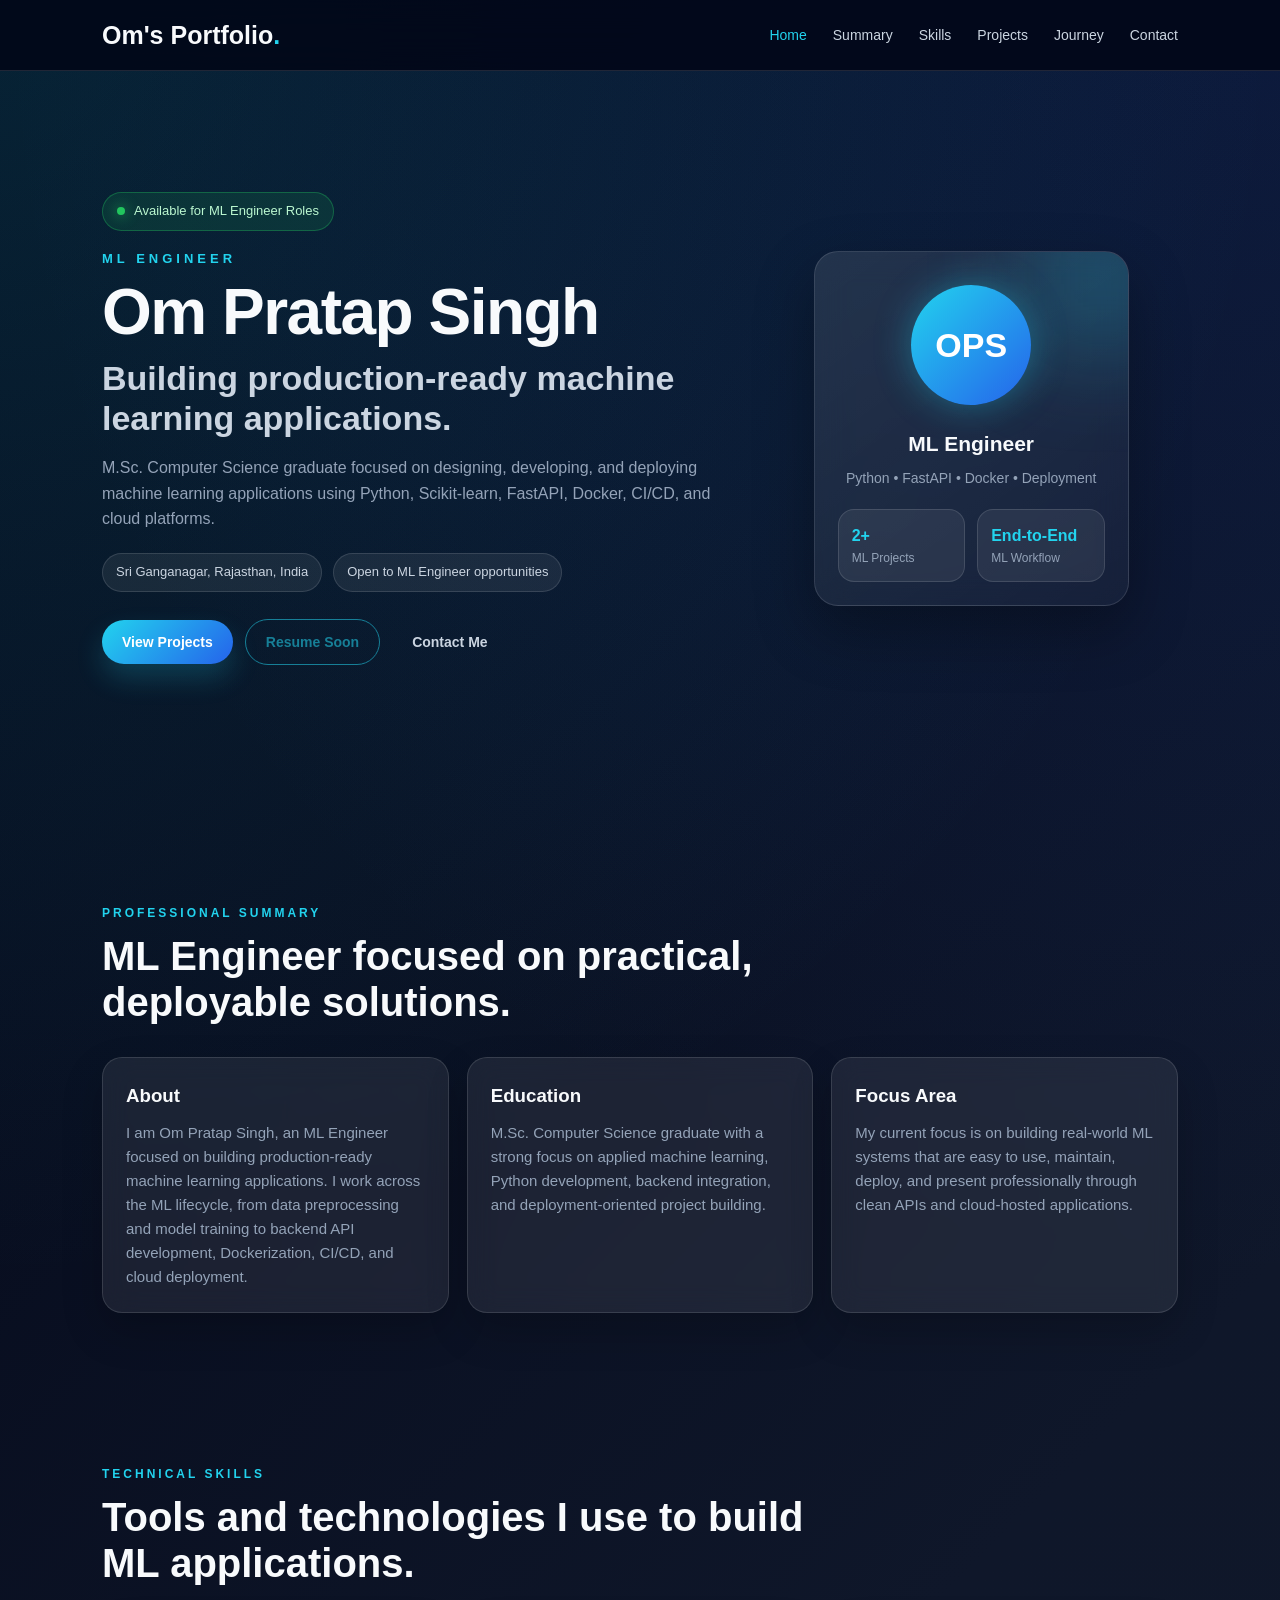
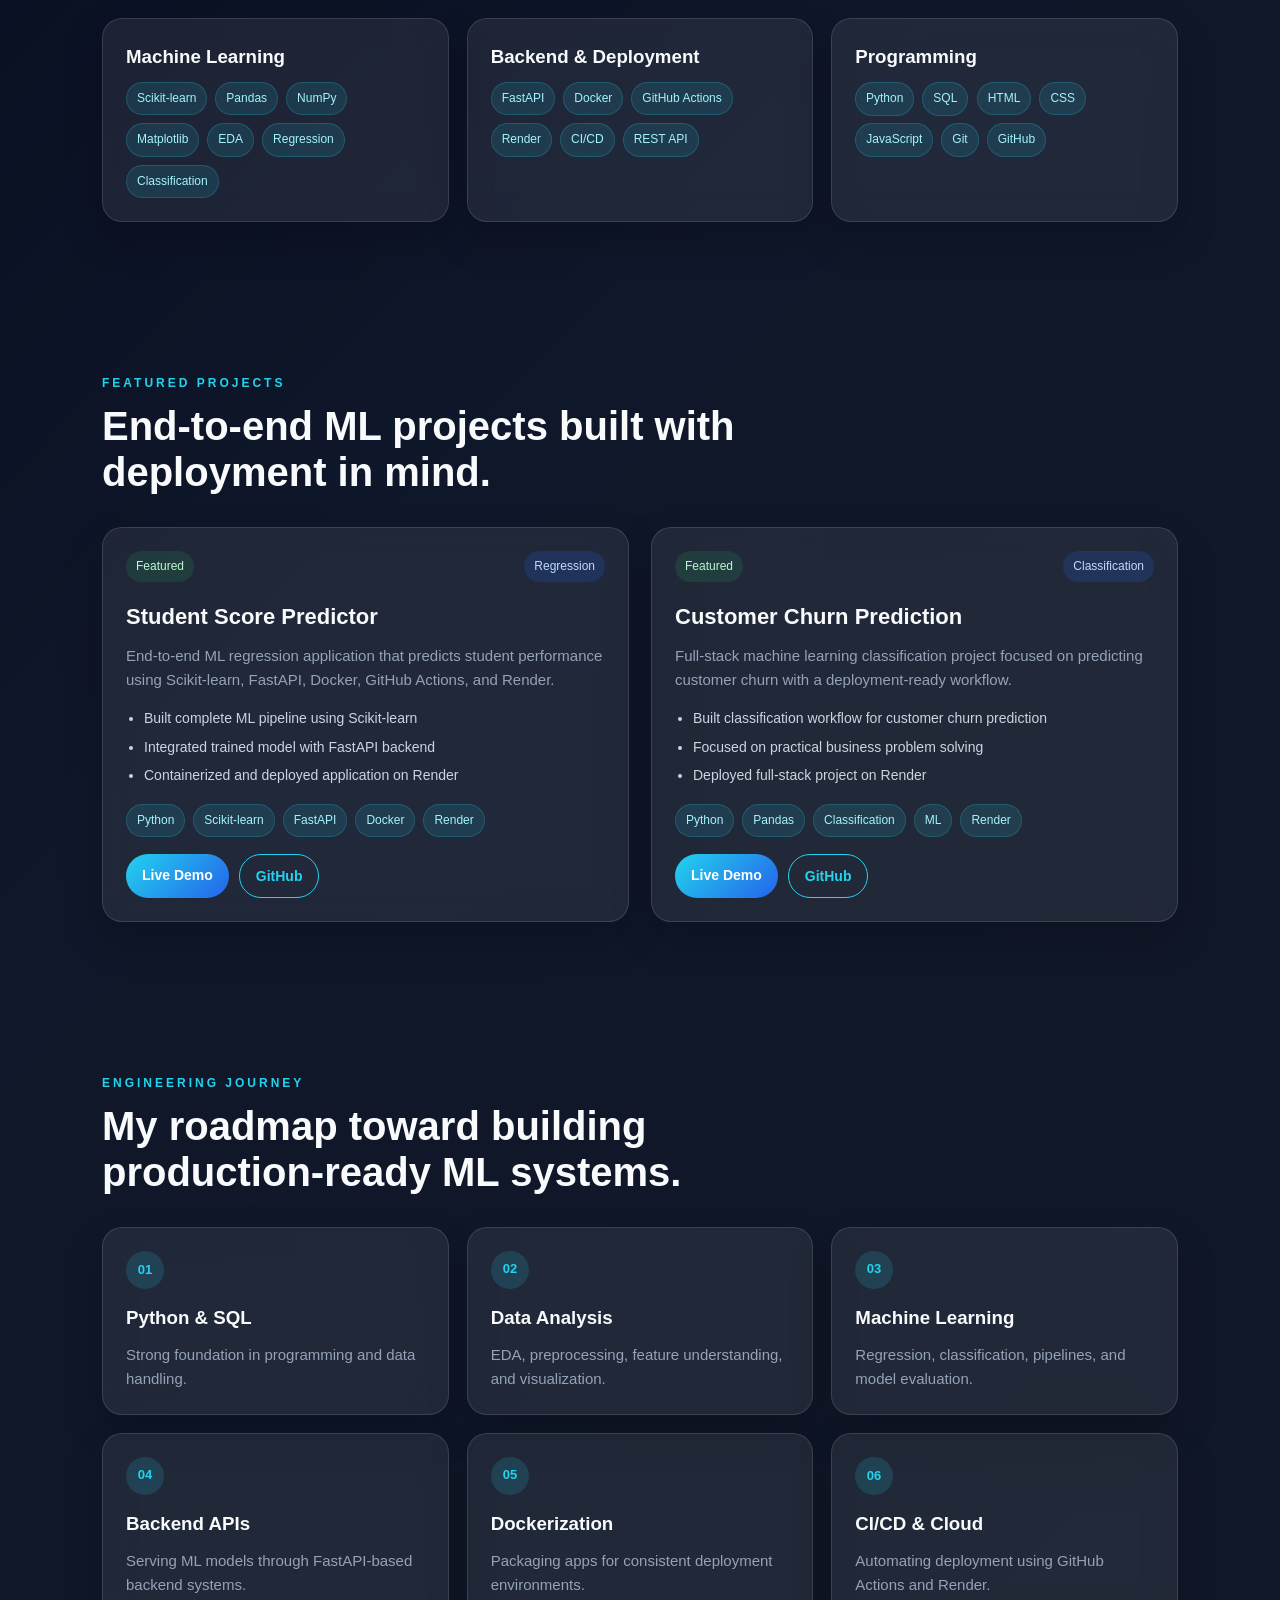
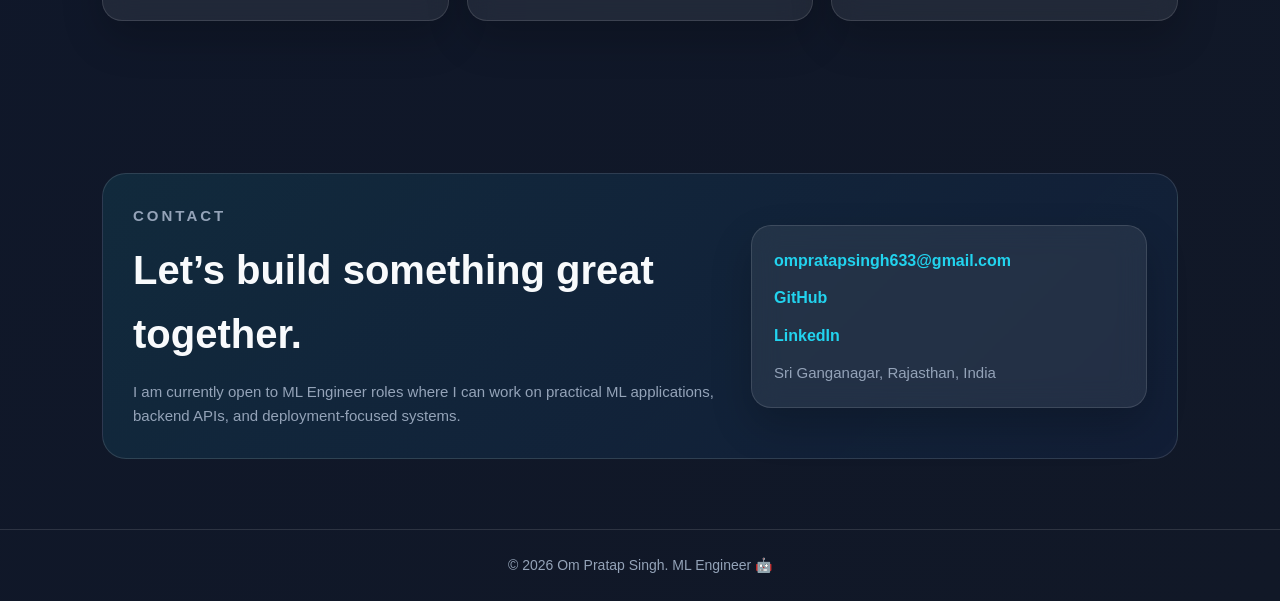
==== index.html @ 1651f5a0 "Build professional ML engineer portfolio website" ====
<!DOCTYPE html>
<html lang="en">
<head>
  <meta charset="UTF-8" />
  <meta name="viewport" content="width=device-width, initial-scale=1.0" />

  <title>Om Pratap Singh Portfolio</title>

  <meta
    name="description"
    content="Om Pratap Singh - ML Engineer focused on building production-ready machine learning applications."
  />

  <link rel="icon" type="image/png" href="favicon.png">
  <link rel="stylesheet" href="style.css" />
</head>

<body>
  <header class="header">
    <nav class="navbar">
      <a href="#home" class="logo">Om's Portfolio<span>.</span></a>

      <ul class="nav-links" id="navLinks">
        <li><a href="#home">Home</a></li>
        <li><a href="#summary">Summary</a></li>
        <li><a href="#skills">Skills</a></li>
        <li><a href="#projects">Projects</a></li>
        <li><a href="#journey">Journey</a></li>
        <li><a href="#contact">Contact</a></li>
      </ul>

      <div class="hamburger" id="hamburger">
        <span></span>
        <span></span>
        <span></span>
      </div>
    </nav>
  </header>

  <main>
    <section class="hero section" id="home">
      <div class="hero-left">
        <div class="status-badge">
          <span></span>
          Available for ML Engineer Roles
        </div>

        <p class="eyebrow">ML Engineer</p>

        <h1>Om Pratap Singh</h1>

        <h2>Building production-ready machine learning applications.</h2>

        <p class="hero-description">
          M.Sc. Computer Science graduate focused on designing, developing,
          and deploying machine learning applications using Python, Scikit-learn,
          FastAPI, Docker, CI/CD, and cloud platforms.
        </p>

        <div class="hero-info">
          <p>Sri Ganganagar, Rajasthan, India</p>
          <p>Open to ML Engineer opportunities</p>
        </div>

        <div class="hero-buttons">
          <a href="#projects" class="btn primary-btn">View Projects</a>
          <a href="#" class="btn secondary-btn disabled">Resume Soon</a>
          <a href="#contact" class="btn text-btn">Contact Me</a>
        </div>
      </div>

      <div class="hero-right">
        <div class="profile-card">
          <div class="avatar-circle">
            <span>OPS</span>
          </div>

          <div class="profile-details">
            <h3>ML Engineer</h3>
            <p>Python • FastAPI • Docker • Deployment</p>
          </div>

          <div class="mini-stats">
            <div>
              <h4>2+</h4>
              <p>ML Projects</p>
            </div>

            <div>
              <h4>End-to-End</h4>
              <p>ML Workflow</p>
            </div>
          </div>
        </div>
      </div>
    </section>

    <section class="section" id="summary">
      <div class="section-heading">
        <p>Professional Summary</p>
        <h2>ML Engineer focused on practical, deployable solutions.</h2>
      </div>

      <div class="summary-grid">
        <div class="glass-card summary-card">
          <h3>About</h3>
          <p>
            I am Om Pratap Singh, an ML Engineer focused on building
            production-ready machine learning applications. I work across the
            ML lifecycle, from data preprocessing and model training to backend
            API development, Dockerization, CI/CD, and cloud deployment.
          </p>
        </div>

        <div class="glass-card summary-card">
          <h3>Education</h3>
          <p>
            M.Sc. Computer Science graduate with a strong focus on applied
            machine learning, Python development, backend integration, and
            deployment-oriented project building.
          </p>
        </div>

        <div class="glass-card summary-card">
          <h3>Focus Area</h3>
          <p>
            My current focus is on building real-world ML systems that are easy
            to use, maintain, deploy, and present professionally through clean
            APIs and cloud-hosted applications.
          </p>
        </div>
      </div>
    </section>

    <section class="section" id="skills">
      <div class="section-heading">
        <p>Technical Skills</p>
        <h2>Tools and technologies I use to build ML applications.</h2>
      </div>

      <div class="skills-container">
        <div class="skill-card">
          <h3>Machine Learning</h3>
          <div class="skill-list">
            <span>Scikit-learn</span>
            <span>Pandas</span>
            <span>NumPy</span>
            <span>Matplotlib</span>
            <span>EDA</span>
            <span>Regression</span>
            <span>Classification</span>
          </div>
        </div>

        <div class="skill-card">
          <h3>Backend & Deployment</h3>
          <div class="skill-list">
            <span>FastAPI</span>
            <span>Docker</span>
            <span>GitHub Actions</span>
            <span>Render</span>
            <span>CI/CD</span>
            <span>REST API</span>
          </div>
        </div>

        <div class="skill-card">
          <h3>Programming</h3>
          <div class="skill-list">
            <span>Python</span>
            <span>SQL</span>
            <span>HTML</span>
            <span>CSS</span>
            <span>JavaScript</span>
            <span>Git</span>
            <span>GitHub</span>
          </div>
        </div>
      </div>
    </section>

    <section class="section" id="projects">
      <div class="section-heading">
        <p>Featured Projects</p>
        <h2>End-to-end ML projects built with deployment in mind.</h2>
      </div>

      <div class="projects-grid">
        <article class="project-card">
          <div class="project-top">
            <span class="project-label">Featured</span>
            <span class="project-type">Regression</span>
          </div>

          <h3>Student Score Predictor</h3>

          <p>
            End-to-end ML regression application that predicts student performance
            using Scikit-learn, FastAPI, Docker, GitHub Actions, and Render.
          </p>

          <ul class="project-points">
            <li>Built complete ML pipeline using Scikit-learn</li>
            <li>Integrated trained model with FastAPI backend</li>
            <li>Containerized and deployed application on Render</li>
          </ul>

          <div class="project-tags">
            <span>Python</span>
            <span>Scikit-learn</span>
            <span>FastAPI</span>
            <span>Docker</span>
            <span>Render</span>
          </div>

          <div class="project-actions">
            <a
              href="https://student-score-predictor-u8y0.onrender.com"
              target="_blank"
              class="project-btn"
            >
              Live Demo
            </a>

            <a
              href="https://github.com/codes-with-om/student-score-predictor"
              target="_blank"
              class="project-btn outline"
            >
              GitHub
            </a>
          </div>
        </article>

        <article class="project-card">
          <div class="project-top">
            <span class="project-label">Featured</span>
            <span class="project-type">Classification</span>
          </div>

          <h3>Customer Churn Prediction</h3>

          <p>
            Full-stack machine learning classification project focused on
            predicting customer churn with a deployment-ready workflow.
          </p>

          <ul class="project-points">
            <li>Built classification workflow for customer churn prediction</li>
            <li>Focused on practical business problem solving</li>
            <li>Deployed full-stack project on Render</li>
          </ul>

          <div class="project-tags">
            <span>Python</span>
            <span>Pandas</span>
            <span>Classification</span>
            <span>ML</span>
            <span>Render</span>
          </div>

          <div class="project-actions">
            <a
              href="https://customer-churn-o22l.onrender.com"
              target="_blank"
              class="project-btn"
            >
              Live Demo
            </a>

            <a
              href="https://github.com/codes-with-om/customer-churn-prediction-full-stack"
              target="_blank"
              class="project-btn outline"
            >
              GitHub
            </a>
          </div>
        </article>
      </div>
    </section>

    <section class="section" id="journey">
      <div class="section-heading">
        <p>Engineering Journey</p>
        <h2>My roadmap toward building production-ready ML systems.</h2>
      </div>

      <div class="timeline">
        <div class="timeline-item">
          <span>01</span>
          <h3>Python & SQL</h3>
          <p>Strong foundation in programming and data handling.</p>
        </div>

        <div class="timeline-item">
          <span>02</span>
          <h3>Data Analysis</h3>
          <p>EDA, preprocessing, feature understanding, and visualization.</p>
        </div>

        <div class="timeline-item">
          <span>03</span>
          <h3>Machine Learning</h3>
          <p>Regression, classification, pipelines, and model evaluation.</p>
        </div>

        <div class="timeline-item">
          <span>04</span>
          <h3>Backend APIs</h3>
          <p>Serving ML models through FastAPI-based backend systems.</p>
        </div>

        <div class="timeline-item">
          <span>05</span>
          <h3>Dockerization</h3>
          <p>Packaging apps for consistent deployment environments.</p>
        </div>

        <div class="timeline-item">
          <span>06</span>
          <h3>CI/CD & Cloud</h3>
          <p>Automating deployment using GitHub Actions and Render.</p>
        </div>
      </div>
    </section>

    <section class="section contact-section" id="contact">
      <div class="contact-wrapper">
        <div>
          <p class="contact-label">Contact</p>
          <h2>Let’s build something great together.</h2>
          <p>
            I am currently open to ML Engineer roles where I can work on
            practical ML applications, backend APIs, and deployment-focused systems.
          </p>
        </div>

        <div class="contact-card">
          <a href="mailto:ompratapsingh633@gmail.com">
            ompratapsingh633@gmail.com
          </a>

          <a href="https://github.com/codes-with-om" target="_blank">
            GitHub
          </a>

          <a
            href="https://www.linkedin.com/in/om-pratap-singh-438247331/"
            target="_blank"
          >
            LinkedIn
          </a>

          <p>Sri Ganganagar, Rajasthan, India</p>
        </div>
      </div>
    </section>
  </main>

  <footer class="footer">
    <p>© 2026 Om Pratap Singh. ML Engineer 🤖</p>
  </footer>

  <script src="script.js"></script>
</body>
</html>
---- style.css ----
* {
  margin: 0;
  padding: 0;
  box-sizing: border-box;
}

:root {
  --bg-card: rgba(255, 255, 255, 0.075);
  --border: rgba(255, 255, 255, 0.12);
  --text-main: #f8fafc;
  --text-muted: #94a3b8;
  --text-soft: #cbd5e1;
  --accent: #22d3ee;
  --accent-2: #2563eb;
  --green: #22c55e;
}

html {
  scroll-behavior: smooth;
}

body {
  font-family: Arial, sans-serif;
  background:
    radial-gradient(circle at top left, rgba(34, 211, 238, 0.14), transparent 32%),
    radial-gradient(circle at top right, rgba(37, 99, 235, 0.14), transparent 32%),
    linear-gradient(135deg, #020617, #0f172a, #111827);
  color: var(--text-main);
  line-height: 1.6;
  overflow-x: hidden;
}

a {
  color: inherit;
  text-decoration: none;
}

.header {
  position: fixed;
  top: 0;
  width: 100%;
  z-index: 1000;
  background: rgba(2, 6, 23, 0.88);
  backdrop-filter: blur(16px);
  border-bottom: 1px solid var(--border);
}

.navbar {
  max-width: 1120px;
  margin: auto;
  padding: 15px 22px;
  display: flex;
  justify-content: space-between;
  align-items: center;
}

.logo {
  font-size: 25px;
  font-weight: 800;
}

.logo span {
  color: var(--accent);
}

.nav-links {
  list-style: none;
  display: flex;
  gap: 26px;
}

.nav-links a {
  color: var(--text-soft);
  font-size: 14px;
  transition: 0.3s ease;
}

.nav-links a:hover,
.nav-links a.active {
  color: var(--accent);
}

.hamburger {
  display: none;
  flex-direction: column;
  gap: 5px;
  cursor: pointer;
}

.hamburger span {
  width: 25px;
  height: 3px;
  background: white;
  border-radius: 10px;
}

.section {
  max-width: 1120px;
  margin: auto;
  padding: 76px 22px;
}

.hero {
  min-height: 92vh;
  padding-top: 105px;
  display: grid;
  grid-template-columns: 1.2fr 0.8fr;
  gap: 42px;
  align-items: center;
}

.status-badge {
  width: fit-content;
  display: flex;
  align-items: center;
  gap: 9px;
  padding: 8px 14px;
  border-radius: 30px;
  background: rgba(34, 197, 94, 0.12);
  border: 1px solid rgba(34, 197, 94, 0.34);
  color: #bbf7d0;
  font-size: 13px;
  margin-bottom: 18px;
}

.status-badge span {
  width: 8px;
  height: 8px;
  background: var(--green);
  border-radius: 50%;
  box-shadow: 0 0 14px var(--green);
}

.eyebrow {
  color: var(--accent);
  text-transform: uppercase;
  letter-spacing: 4px;
  font-size: 13px;
  font-weight: 700;
  margin-bottom: 11px;
}

.hero h1 {
  font-size: clamp(40px, 5.8vw, 64px);
  line-height: 1;
  margin-bottom: 15px;
  letter-spacing: -1.5px;
}

.hero h2 {
  font-size: clamp(23px, 3.1vw, 34px);
  line-height: 1.16;
  color: var(--text-soft);
  max-width: 690px;
  margin-bottom: 17px;
}

.hero-description {
  max-width: 650px;
  font-size: 16px;
  color: var(--text-muted);
  margin-bottom: 21px;
}

.hero-info {
  display: flex;
  flex-wrap: wrap;
  gap: 11px;
  margin-bottom: 27px;
}

.hero-info p {
  padding: 8px 13px;
  border-radius: 30px;
  background: rgba(255, 255, 255, 0.07);
  color: var(--text-soft);
  border: 1px solid var(--border);
  font-size: 13px;
}

.hero-buttons {
  display: flex;
  align-items: center;
  flex-wrap: wrap;
  gap: 12px;
}

.btn {
  padding: 11px 20px;
  border-radius: 30px;
  font-weight: 700;
  font-size: 14px;
  transition: 0.3s ease;
  display: inline-flex;
  align-items: center;
  justify-content: center;
}

.primary-btn {
  background: linear-gradient(135deg, var(--accent), var(--accent-2));
  color: white;
  box-shadow: 0 14px 28px rgba(34, 211, 238, 0.2);
}

.secondary-btn {
  border: 1px solid var(--accent);
  color: var(--accent);
}

.text-btn {
  color: var(--text-soft);
}

.btn:hover {
  transform: translateY(-3px);
}

.btn.disabled {
  opacity: 0.55;
  pointer-events: none;
}

.hero-right {
  display: flex;
  justify-content: center;
}

.profile-card {
  width: 100%;
  max-width: 315px;
  padding: 23px;
  border-radius: 24px;
  background: linear-gradient(145deg, rgba(255, 255, 255, 0.1), rgba(255, 255, 255, 0.04));
  border: 1px solid var(--border);
  backdrop-filter: blur(16px);
  box-shadow: 0 24px 60px rgba(0, 0, 0, 0.32);
  position: relative;
  overflow: hidden;
}

.profile-card::before {
  content: "";
  position: absolute;
  width: 150px;
  height: 150px;
  background: rgba(34, 211, 238, 0.22);
  filter: blur(48px);
  right: -50px;
  top: -50px;
}

.avatar-circle {
  width: 120px;
  height: 120px;
  margin: 10px auto 22px;
  border-radius: 50%;
  background: linear-gradient(135deg, #22d3ee, #2563eb);
  display: flex;
  align-items: center;
  justify-content: center;
  box-shadow: 0 0 36px rgba(34, 211, 238, 0.38);
  position: relative;
  z-index: 2;
}

.avatar-circle span {
  font-size: 34px;
  font-weight: 900;
  color: white;
}

.profile-details {
  text-align: center;
  position: relative;
  z-index: 2;
}

.profile-details h3 {
  font-size: 21px;
  margin-bottom: 6px;
}

.profile-details p {
  color: var(--text-muted);
  font-size: 14px;
}

.mini-stats {
  display: grid;
  grid-template-columns: 1fr 1fr;
  gap: 12px;
  margin-top: 20px;
  position: relative;
  z-index: 2;
}

.mini-stats div {
  padding: 13px;
  border-radius: 16px;
  background: rgba(255, 255, 255, 0.07);
  border: 1px solid var(--border);
}

.mini-stats h4 {
  color: var(--accent);
  font-size: 16px;
}

.mini-stats p {
  color: var(--text-muted);
  font-size: 12px;
}

.section-heading {
  max-width: 720px;
  margin-bottom: 32px;
}

.section-heading p {
  color: var(--accent);
  text-transform: uppercase;
  letter-spacing: 3px;
  font-size: 12px;
  font-weight: 700;
  margin-bottom: 10px;
}

.section-heading h2 {
  font-size: clamp(27px, 4vw, 40px);
  line-height: 1.15;
}

.summary-grid,
.skills-container {
  display: grid;
  grid-template-columns: repeat(3, 1fr);
  gap: 18px;
}

.glass-card,
.skill-card,
.project-card,
.timeline-item,
.contact-card {
  background: var(--bg-card);
  border: 1px solid var(--border);
  backdrop-filter: blur(14px);
  border-radius: 20px;
  box-shadow: 0 18px 42px rgba(0, 0, 0, 0.2);
}

.summary-card,
.skill-card,
.project-card,
.timeline-item {
  padding: 23px;
}

.summary-card h3,
.skill-card h3,
.project-card h3,
.timeline-item h3 {
  margin-bottom: 10px;
  color: var(--text-main);
}

.summary-card p,
.project-card p,
.timeline-item p {
  color: var(--text-muted);
  font-size: 15px;
}

.skill-card,
.project-card,
.timeline-item {
  transition: 0.3s ease;
}

.skill-card:hover,
.project-card:hover,
.timeline-item:hover {
  transform: translateY(-5px);
  border-color: rgba(34, 211, 238, 0.42);
}

.skill-list {
  display: flex;
  flex-wrap: wrap;
  gap: 8px;
}

.skill-list span,
.project-tags span {
  padding: 6px 10px;
  border-radius: 30px;
  background: rgba(34, 211, 238, 0.12);
  border: 1px solid rgba(34, 211, 238, 0.22);
  color: #a5f3fc;
  font-size: 12px;
}

.projects-grid {
  display: grid;
  grid-template-columns: repeat(2, 1fr);
  gap: 22px;
}

.project-top {
  display: flex;
  justify-content: space-between;
  gap: 12px;
  margin-bottom: 17px;
}

.project-label,
.project-type {
  font-size: 12px;
  padding: 6px 10px;
  border-radius: 30px;
}

.project-label {
  background: rgba(34, 197, 94, 0.13);
  color: #bbf7d0;
}

.project-type {
  background: rgba(37, 99, 235, 0.18);
  color: #bfdbfe;
}

.project-card h3 {
  font-size: 22px;
}

.project-points {
  margin: 15px 0;
  padding-left: 18px;
  color: var(--text-soft);
}

.project-points li {
  margin-bottom: 6px;
  font-size: 14px;
}

.project-tags {
  display: flex;
  flex-wrap: wrap;
  gap: 8px;
  margin: 17px 0;
}

.project-actions {
  display: flex;
  flex-wrap: wrap;
  gap: 10px;
}

.project-btn {
  padding: 10px 16px;
  border-radius: 30px;
  background: linear-gradient(135deg, var(--accent), var(--accent-2));
  color: white;
  font-weight: 700;
  font-size: 14px;
  transition: 0.3s ease;
}

.project-btn.outline {
  background: transparent;
  border: 1px solid var(--accent);
  color: var(--accent);
}

.project-btn:hover {
  transform: translateY(-3px);
}

.timeline {
  display: grid;
  grid-template-columns: repeat(3, 1fr);
  gap: 18px;
}

.timeline-item span {
  display: inline-flex;
  width: 38px;
  height: 38px;
  border-radius: 50%;
  align-items: center;
  justify-content: center;
  background: rgba(34, 211, 238, 0.15);
  color: var(--accent);
  margin-bottom: 14px;
  font-weight: 800;
  font-size: 13px;
}

.contact-section {
  padding-bottom: 70px;
}

.contact-wrapper {
  display: grid;
  grid-template-columns: 1.2fr 0.8fr;
  gap: 24px;
  align-items: center;
  padding: 30px;
  border-radius: 24px;
  background: linear-gradient(135deg, rgba(34, 211, 238, 0.1), rgba(37, 99, 235, 0.08));
  border: 1px solid var(--border);
}

.contact-label {
  color: var(--accent);
  text-transform: uppercase;
  letter-spacing: 3px;
  font-size: 12px;
  font-weight: 700;
  margin-bottom: 10px;
}

.contact-wrapper h2 {
  font-size: clamp(27px, 4vw, 40px);
  margin-bottom: 14px;
}

.contact-wrapper p {
  color: var(--text-muted);
  font-size: 15px;
}

.contact-card {
  padding: 22px;
  display: flex;
  flex-direction: column;
  gap: 12px;
}

.contact-card a {
  color: var(--accent);
  font-weight: 700;
  word-break: break-word;
}

.footer {
  text-align: center;
  padding: 24px 20px;
  color: var(--text-muted);
  border-top: 1px solid var(--border);
  font-size: 14px;
}

.reveal {
  opacity: 0;
  transform: translateY(28px);
  transition: 0.65s ease;
}

.reveal.active {
  opacity: 1;
  transform: translateY(0);
}

@media (max-width: 980px) {
  .hero {
    grid-template-columns: 1fr;
    min-height: auto;
    padding-top: 115px;
  }

  .hero-right {
    justify-content: flex-start;
  }

  .summary-grid,
  .skills-container,
  .projects-grid {
    grid-template-columns: 1fr;
  }

  .timeline {
    grid-template-columns: repeat(2, 1fr);
  }

  .contact-wrapper {
    grid-template-columns: 1fr;
  }
}

@media (max-width: 768px) {
  .navbar {
    padding: 15px 20px;
  }

  .hamburger {
    display: flex;
  }

  .nav-links {
    position: absolute;
    top: 64px;
    right: 20px;
    width: 235px;
    padding: 20px;
    display: none;
    flex-direction: column;
    gap: 17px;
    border-radius: 18px;
    background: rgba(15, 23, 42, 0.96);
    border: 1px solid var(--border);
  }

  .nav-links.active {
    display: flex;
  }

  .section {
    padding: 70px 20px;
  }

  .hero {
    padding-top: 100px;
  }

  .hero-info {
    flex-direction: column;
  }

  .hero-info p {
    width: fit-content;
  }

  .profile-card {
    max-width: 100%;
  }

  .timeline {
    grid-template-columns: 1fr;
  }

  .contact-wrapper {
    padding: 24px;
  }
}

@media (max-width: 480px) {
  .hero h1 {
    letter-spacing: -1px;
  }

  .hero-buttons,
  .project-actions {
    flex-direction: column;
    align-items: stretch;
  }

  .btn,
  .project-btn {
    width: 100%;
    text-align: center;
  }

  .mini-stats {
    grid-template-columns: 1fr;
  }
}
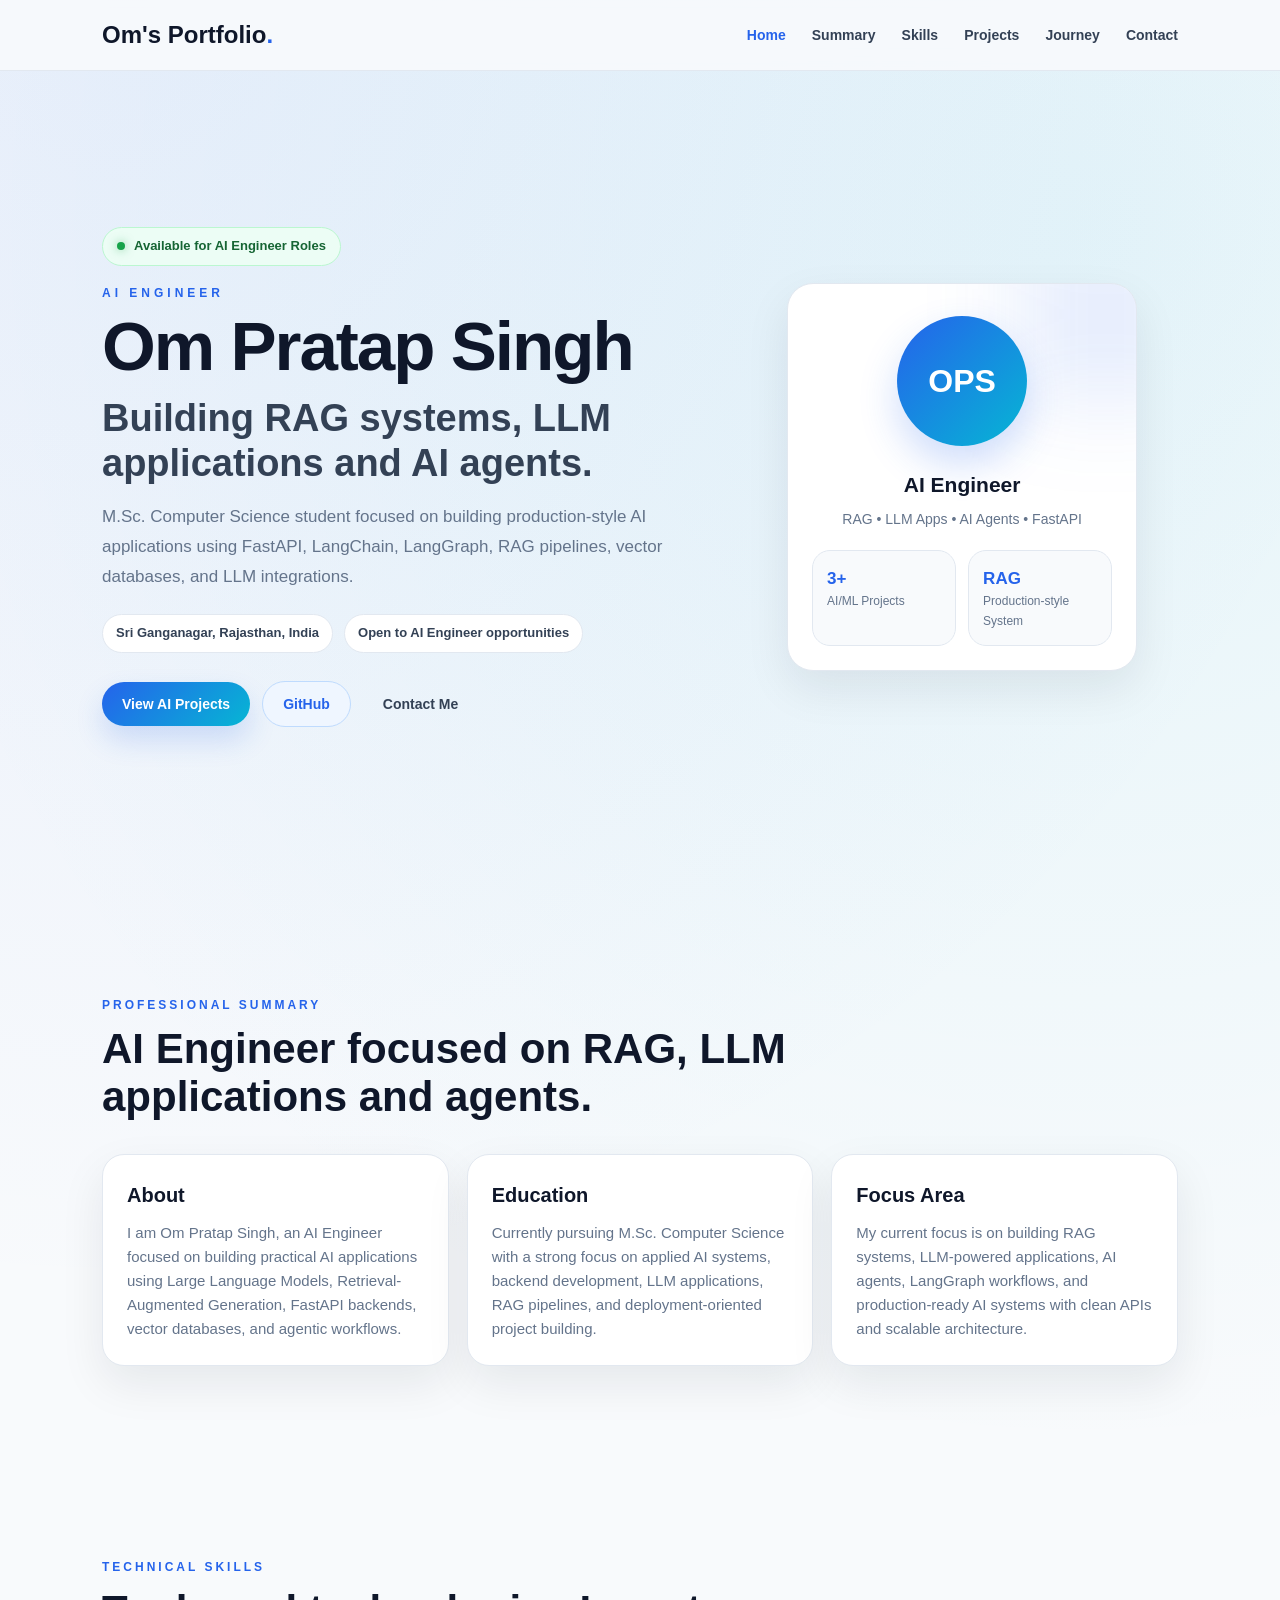
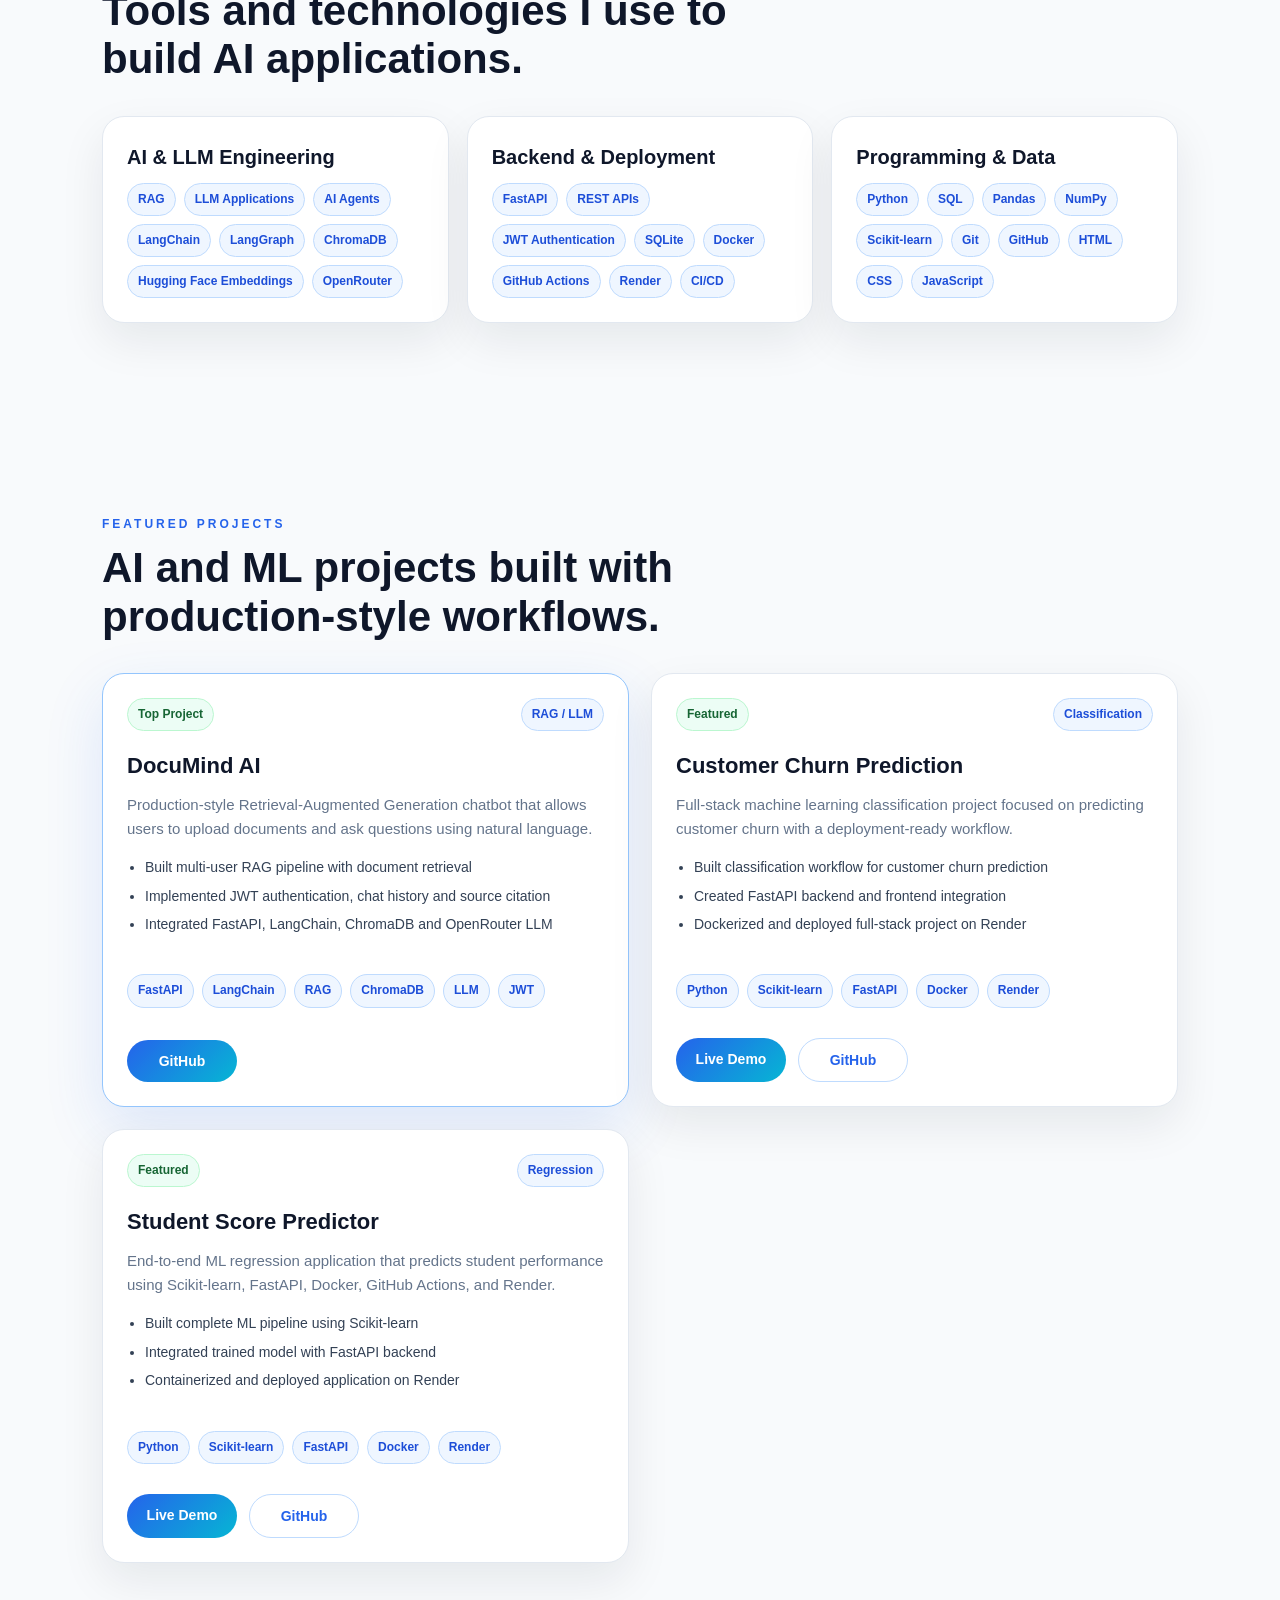
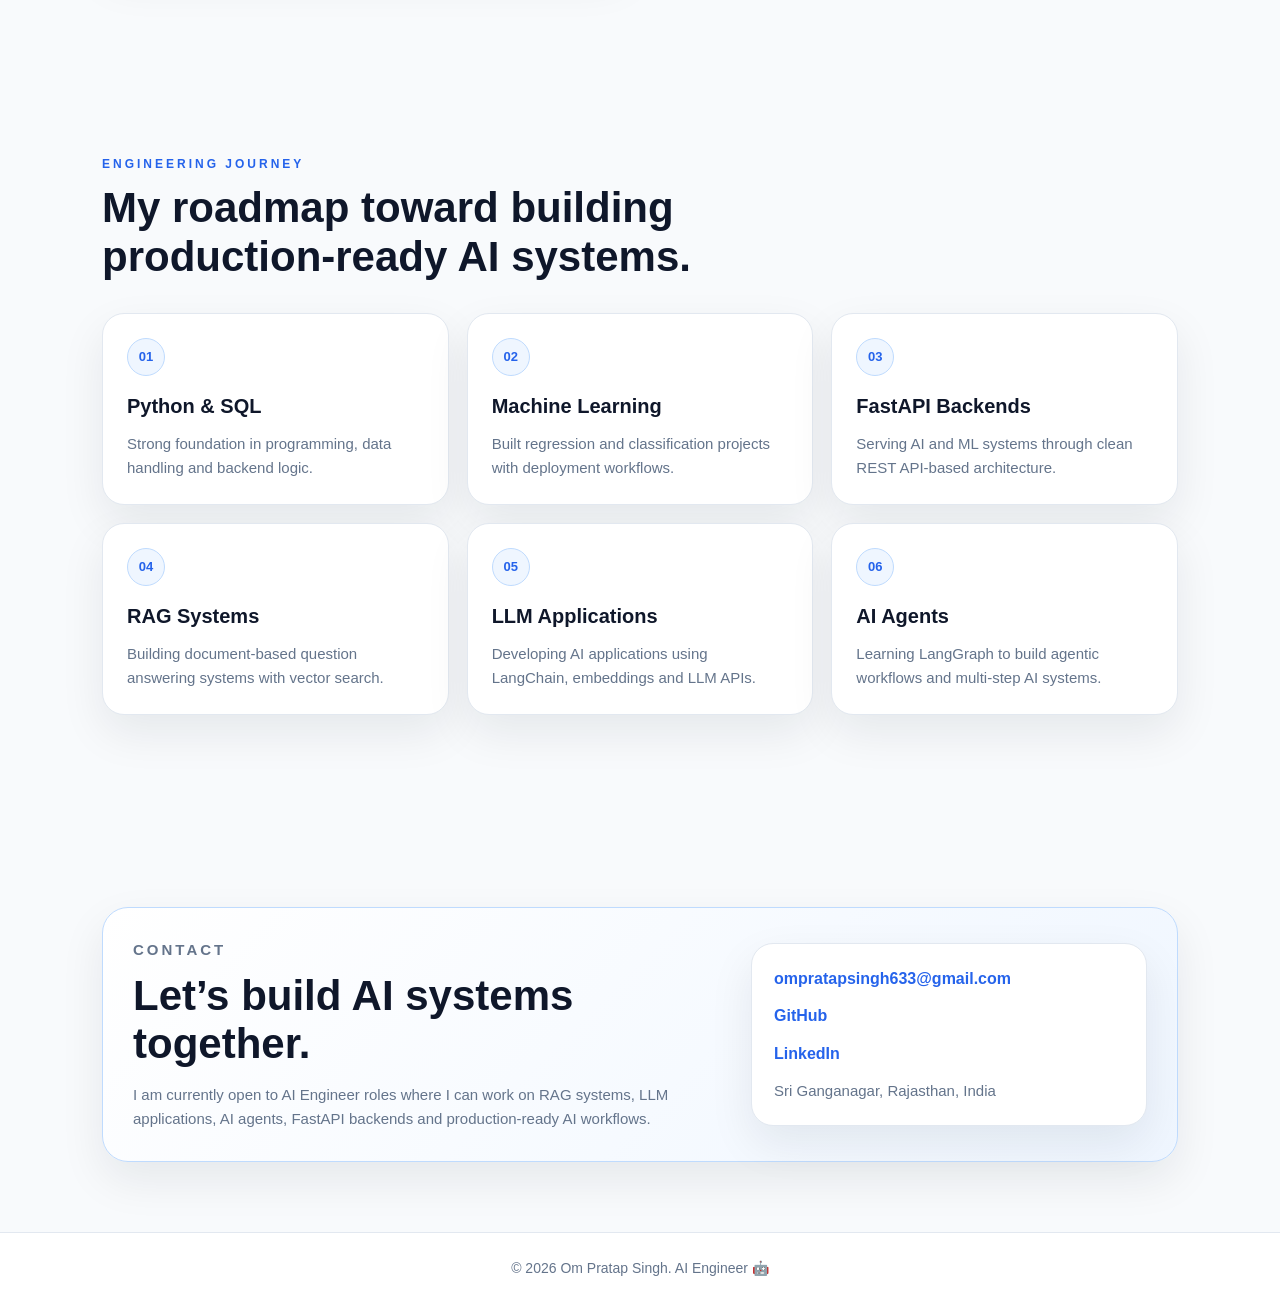
==== commit b01c1d7c: "give a more modern look with light theme and add on RAG AI ChatBot" ====
--- a/index.html
+++ b/index.html
@@ -4,11 +4,11 @@
   <meta charset="UTF-8" />
   <meta name="viewport" content="width=device-width, initial-scale=1.0" />
 
-  <title>Om Pratap Singh Portfolio</title>
+  <title>Om Pratap Singh | AI Engineer</title>
 
   <meta
     name="description"
-    content="Om Pratap Singh - ML Engineer focused on building production-ready machine learning applications."
+    content="Om Pratap Singh - An AI Engineer focused on building RAG systems, LLM applications, AI agents and FastAPI-based AI systems."
   />
 
   <link rel="icon" type="image/png" href="favicon.png">
@@ -42,29 +42,29 @@
       <div class="hero-left">
         <div class="status-badge">
           <span></span>
-          Available for ML Engineer Roles
-        </div>
-
-        <p class="eyebrow">ML Engineer</p>
+          Available for AI Engineer Roles
+        </div>
+
+        <p class="eyebrow">AI Engineer</p>
 
         <h1>Om Pratap Singh</h1>
 
-        <h2>Building production-ready machine learning applications.</h2>
+        <h2>Building RAG systems, LLM applications and AI agents.</h2>
 
         <p class="hero-description">
-          M.Sc. Computer Science graduate focused on designing, developing,
-          and deploying machine learning applications using Python, Scikit-learn,
-          FastAPI, Docker, CI/CD, and cloud platforms.
+          M.Sc. Computer Science student focused on building production-style
+          AI applications using FastAPI, LangChain, LangGraph, RAG pipelines,
+          vector databases, and LLM integrations.
         </p>
 
         <div class="hero-info">
           <p>Sri Ganganagar, Rajasthan, India</p>
-          <p>Open to ML Engineer opportunities</p>
+          <p>Open to AI Engineer opportunities</p>
         </div>
 
         <div class="hero-buttons">
-          <a href="#projects" class="btn primary-btn">View Projects</a>
-          <a href="#" class="btn secondary-btn disabled">Resume Soon</a>
+          <a href="#projects" class="btn primary-btn">View AI Projects</a>
+          <a href="https://github.com/codes-with-om" target="_blank" class="btn secondary-btn">GitHub</a>
           <a href="#contact" class="btn text-btn">Contact Me</a>
         </div>
       </div>
@@ -76,19 +76,19 @@
           </div>
 
           <div class="profile-details">
-            <h3>ML Engineer</h3>
-            <p>Python • FastAPI • Docker • Deployment</p>
+            <h3>AI Engineer</h3>
+            <p>RAG • LLM Apps • AI Agents • FastAPI</p>
           </div>
 
           <div class="mini-stats">
             <div>
-              <h4>2+</h4>
-              <p>ML Projects</p>
+              <h4>3+</h4>
+              <p>AI/ML Projects</p>
             </div>
 
             <div>
-              <h4>End-to-End</h4>
-              <p>ML Workflow</p>
+              <h4>RAG</h4>
+              <p>Production-style System</p>
             </div>
           </div>
         </div>
@@ -98,35 +98,34 @@
     <section class="section" id="summary">
       <div class="section-heading">
         <p>Professional Summary</p>
-        <h2>ML Engineer focused on practical, deployable solutions.</h2>
+        <h2> AI Engineer focused on RAG, LLM applications and agents.</h2>
       </div>
 
       <div class="summary-grid">
         <div class="glass-card summary-card">
           <h3>About</h3>
           <p>
-            I am Om Pratap Singh, an ML Engineer focused on building
-            production-ready machine learning applications. I work across the
-            ML lifecycle, from data preprocessing and model training to backend
-            API development, Dockerization, CI/CD, and cloud deployment.
+            I am Om Pratap Singh, an AI Engineer focused on building
+            practical AI applications using Large Language Models, Retrieval-Augmented
+            Generation, FastAPI backends, vector databases, and agentic workflows.
           </p>
         </div>
 
         <div class="glass-card summary-card">
           <h3>Education</h3>
           <p>
-            M.Sc. Computer Science graduate with a strong focus on applied
-            machine learning, Python development, backend integration, and
-            deployment-oriented project building.
+            Currently pursuing M.Sc. Computer Science with a strong focus on
+            applied AI systems, backend development, LLM applications, RAG pipelines,
+            and deployment-oriented project building.
           </p>
         </div>
 
         <div class="glass-card summary-card">
           <h3>Focus Area</h3>
           <p>
-            My current focus is on building real-world ML systems that are easy
-            to use, maintain, deploy, and present professionally through clean
-            APIs and cloud-hosted applications.
+            My current focus is on building RAG systems, LLM-powered applications,
+            AI agents, LangGraph workflows, and production-ready AI systems with
+            clean APIs and scalable architecture.
           </p>
         </div>
       </div>
@@ -135,20 +134,21 @@
     <section class="section" id="skills">
       <div class="section-heading">
         <p>Technical Skills</p>
-        <h2>Tools and technologies I use to build ML applications.</h2>
+        <h2>Tools and technologies I use to build AI applications.</h2>
       </div>
 
       <div class="skills-container">
         <div class="skill-card">
-          <h3>Machine Learning</h3>
+          <h3>AI & LLM Engineering</h3>
           <div class="skill-list">
-            <span>Scikit-learn</span>
-            <span>Pandas</span>
-            <span>NumPy</span>
-            <span>Matplotlib</span>
-            <span>EDA</span>
-            <span>Regression</span>
-            <span>Classification</span>
+            <span>RAG</span>
+            <span>LLM Applications</span>
+            <span>AI Agents</span>
+            <span>LangChain</span>
+            <span>LangGraph</span>
+            <span>ChromaDB</span>
+            <span>Hugging Face Embeddings</span>
+            <span>OpenRouter</span>
           </div>
         </div>
 
@@ -156,24 +156,29 @@
           <h3>Backend & Deployment</h3>
           <div class="skill-list">
             <span>FastAPI</span>
+            <span>REST APIs</span>
+            <span>JWT Authentication</span>
+            <span>SQLite</span>
             <span>Docker</span>
             <span>GitHub Actions</span>
             <span>Render</span>
             <span>CI/CD</span>
-            <span>REST API</span>
           </div>
         </div>
 
         <div class="skill-card">
-          <h3>Programming</h3>
+          <h3>Programming & Data</h3>
           <div class="skill-list">
             <span>Python</span>
             <span>SQL</span>
+            <span>Pandas</span>
+            <span>NumPy</span>
+            <span>Scikit-learn</span>
+            <span>Git</span>
+            <span>GitHub</span>
             <span>HTML</span>
             <span>CSS</span>
             <span>JavaScript</span>
-            <span>Git</span>
-            <span>GitHub</span>
           </div>
         </div>
       </div>
@@ -182,10 +187,95 @@
     <section class="section" id="projects">
       <div class="section-heading">
         <p>Featured Projects</p>
-        <h2>End-to-end ML projects built with deployment in mind.</h2>
+        <h2>AI and ML projects built with production-style workflows.</h2>
       </div>
 
       <div class="projects-grid">
+        <article class="project-card">
+          <div class="project-top">
+            <span class="project-label">Top Project</span>
+            <span class="project-type">RAG / LLM</span>
+          </div>
+
+          <h3>DocuMind AI</h3>
+
+          <p>
+            Production-style Retrieval-Augmented Generation chatbot that allows
+            users to upload documents and ask questions using natural language.
+          </p>
+
+          <ul class="project-points">
+            <li>Built multi-user RAG pipeline with document retrieval</li>
+            <li>Implemented JWT authentication, chat history and source citation</li>
+            <li>Integrated FastAPI, LangChain, ChromaDB and OpenRouter LLM</li>
+          </ul>
+
+          <div class="project-tags">
+            <span>FastAPI</span>
+            <span>LangChain</span>
+            <span>RAG</span>
+            <span>ChromaDB</span>
+            <span>LLM</span>
+            <span>JWT</span>
+          </div>
+
+          <div class="project-actions">
+            <a
+              href="https://github.com/codes-with-om/DocuMind-AI"
+              target="_blank"
+              class="project-btn"
+            >
+              GitHub
+            </a>
+          </div>
+        </article>
+
+        <article class="project-card">
+          <div class="project-top">
+            <span class="project-label">Featured</span>
+            <span class="project-type">Classification</span>
+          </div>
+
+          <h3>Customer Churn Prediction</h3>
+
+          <p>
+            Full-stack machine learning classification project focused on
+            predicting customer churn with a deployment-ready workflow.
+          </p>
+
+          <ul class="project-points">
+            <li>Built classification workflow for customer churn prediction</li>
+            <li>Created FastAPI backend and frontend integration</li>
+            <li>Dockerized and deployed full-stack project on Render</li>
+          </ul>
+
+          <div class="project-tags">
+            <span>Python</span>
+            <span>Scikit-learn</span>
+            <span>FastAPI</span>
+            <span>Docker</span>
+            <span>Render</span>
+          </div>
+
+          <div class="project-actions">
+            <a
+              href="https://customer-churn-o22l.onrender.com"
+              target="_blank"
+              class="project-btn"
+            >
+              Live Demo
+            </a>
+
+            <a
+              href="https://github.com/codes-with-om/customer-churn-prediction-full-stack"
+              target="_blank"
+              class="project-btn outline"
+            >
+              GitHub
+            </a>
+          </div>
+        </article>
+
         <article class="project-card">
           <div class="project-top">
             <span class="project-label">Featured</span>
@@ -231,96 +321,50 @@
             </a>
           </div>
         </article>
-
-        <article class="project-card">
-          <div class="project-top">
-            <span class="project-label">Featured</span>
-            <span class="project-type">Classification</span>
-          </div>
-
-          <h3>Customer Churn Prediction</h3>
-
-          <p>
-            Full-stack machine learning classification project focused on
-            predicting customer churn with a deployment-ready workflow.
-          </p>
-
-          <ul class="project-points">
-            <li>Built classification workflow for customer churn prediction</li>
-            <li>Focused on practical business problem solving</li>
-            <li>Deployed full-stack project on Render</li>
-          </ul>
-
-          <div class="project-tags">
-            <span>Python</span>
-            <span>Pandas</span>
-            <span>Classification</span>
-            <span>ML</span>
-            <span>Render</span>
-          </div>
-
-          <div class="project-actions">
-            <a
-              href="https://customer-churn-o22l.onrender.com"
-              target="_blank"
-              class="project-btn"
-            >
-              Live Demo
-            </a>
-
-            <a
-              href="https://github.com/codes-with-om/customer-churn-prediction-full-stack"
-              target="_blank"
-              class="project-btn outline"
-            >
-              GitHub
-            </a>
-          </div>
-        </article>
       </div>
     </section>
 
     <section class="section" id="journey">
       <div class="section-heading">
         <p>Engineering Journey</p>
-        <h2>My roadmap toward building production-ready ML systems.</h2>
+        <h2>My roadmap toward building production-ready AI systems.</h2>
       </div>
 
       <div class="timeline">
         <div class="timeline-item">
           <span>01</span>
           <h3>Python & SQL</h3>
-          <p>Strong foundation in programming and data handling.</p>
+          <p>Strong foundation in programming, data handling and backend logic.</p>
         </div>
 
         <div class="timeline-item">
           <span>02</span>
-          <h3>Data Analysis</h3>
-          <p>EDA, preprocessing, feature understanding, and visualization.</p>
+          <h3>Machine Learning</h3>
+          <p>Built regression and classification projects with deployment workflows.</p>
         </div>
 
         <div class="timeline-item">
           <span>03</span>
-          <h3>Machine Learning</h3>
-          <p>Regression, classification, pipelines, and model evaluation.</p>
+          <h3>FastAPI Backends</h3>
+          <p>Serving AI and ML systems through clean REST API-based architecture.</p>
         </div>
 
         <div class="timeline-item">
           <span>04</span>
-          <h3>Backend APIs</h3>
-          <p>Serving ML models through FastAPI-based backend systems.</p>
+          <h3>RAG Systems</h3>
+          <p>Building document-based question answering systems with vector search.</p>
         </div>
 
         <div class="timeline-item">
           <span>05</span>
-          <h3>Dockerization</h3>
-          <p>Packaging apps for consistent deployment environments.</p>
+          <h3>LLM Applications</h3>
+          <p>Developing AI applications using LangChain, embeddings and LLM APIs.</p>
         </div>
 
         <div class="timeline-item">
           <span>06</span>
-          <h3>CI/CD & Cloud</h3>
-          <p>Automating deployment using GitHub Actions and Render.</p>
+          <h3>AI Agents</h3>
+          <p>Learning LangGraph to build agentic workflows and multi-step AI systems.</p>
         </div>
       </div>
     </section>
@@ -329,10 +373,11 @@
       <div class="contact-wrapper">
         <div>
           <p class="contact-label">Contact</p>
-          <h2>Let’s build something great together.</h2>
-          <p>
-            I am currently open to ML Engineer roles where I can work on
-            practical ML applications, backend APIs, and deployment-focused systems.
+          <h2>Let’s build AI systems together.</h2>
+          <p>
+            I am currently open to AI Engineer roles where I can work on
+            RAG systems, LLM applications, AI agents, FastAPI backends and
+            production-ready AI workflows.
           </p>
         </div>
 
@@ -359,7 +404,7 @@
   </main>
 
   <footer class="footer">
-    <p>© 2026 Om Pratap Singh. ML Engineer 🤖</p>
+    <p>© 2026 Om Pratap Singh. AI Engineer 🤖</p>
   </footer>
 
   <script src="script.js"></script>
--- a/style.css
+++ b/style.css
@@ -5,34 +5,37 @@
 }
 
 :root {
-  --bg-card: rgba(255, 255, 255, 0.075);
-  --border: rgba(255, 255, 255, 0.12);
-  --text-main: #f8fafc;
-  --text-muted: #94a3b8;
-  --text-soft: #cbd5e1;
-  --accent: #22d3ee;
-  --accent-2: #2563eb;
-  --green: #22c55e;
+  --bg: #f8fafc;
+  --white: #ffffff;
+  --text-main: #0f172a;
+  --text-soft: #334155;
+  --text-muted: #64748b;
+  --border: #e2e8f0;
+  --accent: #2563eb;
+  --accent-2: #06b6d4;
+  --green: #16a34a;
+  --card-shadow: 0 18px 45px rgba(15, 23, 42, 0.08);
 }
 
 html {
   scroll-behavior: smooth;
+  scroll-padding-top: 90px;
 }
 
 body {
   font-family: Arial, sans-serif;
   background:
-    radial-gradient(circle at top left, rgba(34, 211, 238, 0.14), transparent 32%),
-    radial-gradient(circle at top right, rgba(37, 99, 235, 0.14), transparent 32%),
-    linear-gradient(135deg, #020617, #0f172a, #111827);
+    radial-gradient(circle at 10% 0%, rgba(37, 99, 235, 0.08), transparent 28%),
+    radial-gradient(circle at 85% 5%, rgba(6, 182, 212, 0.08), transparent 28%),
+    var(--bg);
   color: var(--text-main);
   line-height: 1.6;
   overflow-x: hidden;
 }
 
 a {
+  text-decoration: none;
   color: inherit;
-  text-decoration: none;
 }
 
 .header {
@@ -40,7 +43,7 @@
   top: 0;
   width: 100%;
   z-index: 1000;
-  background: rgba(2, 6, 23, 0.88);
+  background: rgba(248, 250, 252, 0.9);
   backdrop-filter: blur(16px);
   border-bottom: 1px solid var(--border);
 }
@@ -48,15 +51,16 @@
 .navbar {
   max-width: 1120px;
   margin: auto;
-  padding: 15px 22px;
+  padding: 16px 22px;
   display: flex;
   justify-content: space-between;
   align-items: center;
 }
 
 .logo {
-  font-size: 25px;
-  font-weight: 800;
+  font-size: 24px;
+  font-weight: 900;
+  color: var(--text-main);
 }
 
 .logo span {
@@ -72,7 +76,8 @@
 .nav-links a {
   color: var(--text-soft);
   font-size: 14px;
-  transition: 0.3s ease;
+  font-weight: 600;
+  transition: 0.25s;
 }
 
 .nav-links a:hover,
@@ -90,22 +95,36 @@
 .hamburger span {
   width: 25px;
   height: 3px;
-  background: white;
+  background: var(--text-main);
   border-radius: 10px;
+  transition: 0.25s;
+}
+
+.hamburger.active span:nth-child(1) {
+  transform: rotate(45deg) translate(6px, 6px);
+}
+
+.hamburger.active span:nth-child(2) {
+  opacity: 0;
+}
+
+.hamburger.active span:nth-child(3) {
+  transform: rotate(-45deg) translate(6px, -6px);
 }
 
 .section {
   max-width: 1120px;
   margin: auto;
-  padding: 76px 22px;
+  padding: 96px 22px;
+  scroll-margin-top: 95px;
 }
 
 .hero {
-  min-height: 92vh;
-  padding-top: 105px;
+  min-height: 100vh;
+  padding-top: 150px;
   display: grid;
-  grid-template-columns: 1.2fr 0.8fr;
-  gap: 42px;
+  grid-template-columns: 1.16fr 0.84fr;
+  gap: 48px;
   align-items: center;
 }
 
@@ -115,11 +134,12 @@
   align-items: center;
   gap: 9px;
   padding: 8px 14px;
-  border-radius: 30px;
-  background: rgba(34, 197, 94, 0.12);
-  border: 1px solid rgba(34, 197, 94, 0.34);
-  color: #bbf7d0;
+  border-radius: 999px;
+  background: #ecfdf5;
+  border: 1px solid #bbf7d0;
+  color: #166534;
   font-size: 13px;
+  font-weight: 700;
   margin-bottom: 18px;
 }
 
@@ -128,54 +148,57 @@
   height: 8px;
   background: var(--green);
   border-radius: 50%;
-  box-shadow: 0 0 14px var(--green);
+  box-shadow: 0 0 10px rgba(22, 163, 74, 0.5);
 }
 
 .eyebrow {
   color: var(--accent);
   text-transform: uppercase;
   letter-spacing: 4px;
-  font-size: 13px;
-  font-weight: 700;
-  margin-bottom: 11px;
+  font-size: 12px;
+  font-weight: 900;
+  margin-bottom: 10px;
 }
 
 .hero h1 {
-  font-size: clamp(40px, 5.8vw, 64px);
-  line-height: 1;
+  font-size: clamp(46px, 5.4vw, 72px);
+  line-height: 0.98;
   margin-bottom: 15px;
-  letter-spacing: -1.5px;
+  letter-spacing: -2px;
+  color: var(--text-main);
 }
 
 .hero h2 {
-  font-size: clamp(23px, 3.1vw, 34px);
-  line-height: 1.16;
+  font-size: clamp(27px, 3vw, 38px);
+  line-height: 1.18;
   color: var(--text-soft);
   max-width: 690px;
   margin-bottom: 17px;
 }
 
 .hero-description {
+  font-size: 17px;
+  line-height: 1.75;
   max-width: 650px;
-  font-size: 16px;
   color: var(--text-muted);
-  margin-bottom: 21px;
+  margin-bottom: 22px;
 }
 
 .hero-info {
   display: flex;
   flex-wrap: wrap;
   gap: 11px;
-  margin-bottom: 27px;
+  margin-bottom: 28px;
 }
 
 .hero-info p {
   padding: 8px 13px;
-  border-radius: 30px;
-  background: rgba(255, 255, 255, 0.07);
+  border-radius: 999px;
+  background: var(--white);
   color: var(--text-soft);
   border: 1px solid var(--border);
   font-size: 13px;
+  font-weight: 600;
 }
 
 .hero-buttons {
@@ -187,10 +210,10 @@
 
 .btn {
   padding: 11px 20px;
-  border-radius: 30px;
-  font-weight: 700;
+  border-radius: 999px;
+  font-weight: 800;
   font-size: 14px;
-  transition: 0.3s ease;
+  transition: 0.25s;
   display: inline-flex;
   align-items: center;
   justify-content: center;
@@ -199,12 +222,13 @@
 .primary-btn {
   background: linear-gradient(135deg, var(--accent), var(--accent-2));
   color: white;
-  box-shadow: 0 14px 28px rgba(34, 211, 238, 0.2);
+  box-shadow: 0 14px 28px rgba(37, 99, 235, 0.18);
 }
 
 .secondary-btn {
-  border: 1px solid var(--accent);
-  color: var(--accent);
+  border: 1px solid #bfdbfe;
+  color: var(--accent);
+  background: #eff6ff;
 }
 
 .text-btn {
@@ -215,11 +239,6 @@
   transform: translateY(-3px);
 }
 
-.btn.disabled {
-  opacity: 0.55;
-  pointer-events: none;
-}
-
 .hero-right {
   display: flex;
   justify-content: center;
@@ -227,13 +246,12 @@
 
 .profile-card {
   width: 100%;
-  max-width: 315px;
-  padding: 23px;
-  border-radius: 24px;
-  background: linear-gradient(145deg, rgba(255, 255, 255, 0.1), rgba(255, 255, 255, 0.04));
+  max-width: 350px;
+  padding: 24px;
+  border-radius: 26px;
+  background: var(--white);
   border: 1px solid var(--border);
-  backdrop-filter: blur(16px);
-  box-shadow: 0 24px 60px rgba(0, 0, 0, 0.32);
+  box-shadow: var(--card-shadow);
   position: relative;
   overflow: hidden;
 }
@@ -241,30 +259,30 @@
 .profile-card::before {
   content: "";
   position: absolute;
-  width: 150px;
-  height: 150px;
-  background: rgba(34, 211, 238, 0.22);
+  width: 170px;
+  height: 170px;
+  background: rgba(37, 99, 235, 0.12);
   filter: blur(48px);
-  right: -50px;
-  top: -50px;
+  right: -55px;
+  top: -55px;
 }
 
 .avatar-circle {
-  width: 120px;
-  height: 120px;
-  margin: 10px auto 22px;
+  width: 130px;
+  height: 130px;
+  margin: 8px auto 22px;
   border-radius: 50%;
-  background: linear-gradient(135deg, #22d3ee, #2563eb);
+  background: linear-gradient(135deg, var(--accent), var(--accent-2));
   display: flex;
   align-items: center;
   justify-content: center;
-  box-shadow: 0 0 36px rgba(34, 211, 238, 0.38);
+  box-shadow: 0 18px 38px rgba(37, 99, 235, 0.22);
   position: relative;
   z-index: 2;
 }
 
 .avatar-circle span {
-  font-size: 34px;
+  font-size: 32px;
   font-weight: 900;
   color: white;
 }
@@ -278,6 +296,7 @@
 .profile-details h3 {
   font-size: 21px;
   margin-bottom: 6px;
+  color: var(--text-main);
 }
 
 .profile-details p {
@@ -295,15 +314,15 @@
 }
 
 .mini-stats div {
-  padding: 13px;
-  border-radius: 16px;
-  background: rgba(255, 255, 255, 0.07);
+  padding: 14px;
+  border-radius: 18px;
+  background: #f8fafc;
   border: 1px solid var(--border);
 }
 
 .mini-stats h4 {
   color: var(--accent);
-  font-size: 16px;
+  font-size: 17px;
 }
 
 .mini-stats p {
@@ -316,18 +335,21 @@
   margin-bottom: 32px;
 }
 
-.section-heading p {
+.section-heading p,
+.contact-label {
   color: var(--accent);
   text-transform: uppercase;
   letter-spacing: 3px;
   font-size: 12px;
-  font-weight: 700;
+  font-weight: 900;
   margin-bottom: 10px;
 }
 
-.section-heading h2 {
-  font-size: clamp(27px, 4vw, 40px);
+.section-heading h2,
+.contact-wrapper h2 {
+  font-size: clamp(28px, 3.6vw, 42px);
   line-height: 1.15;
+  color: var(--text-main);
 }
 
 .summary-grid,
@@ -342,18 +364,17 @@
 .project-card,
 .timeline-item,
 .contact-card {
-  background: var(--bg-card);
+  background: var(--white);
   border: 1px solid var(--border);
-  backdrop-filter: blur(14px);
-  border-radius: 20px;
-  box-shadow: 0 18px 42px rgba(0, 0, 0, 0.2);
+  border-radius: 22px;
+  box-shadow: var(--card-shadow);
 }
 
 .summary-card,
 .skill-card,
 .project-card,
 .timeline-item {
-  padding: 23px;
+  padding: 24px;
 }
 
 .summary-card h3,
@@ -362,11 +383,13 @@
 .timeline-item h3 {
   margin-bottom: 10px;
   color: var(--text-main);
+  font-size: 20px;
 }
 
 .summary-card p,
 .project-card p,
-.timeline-item p {
+.timeline-item p,
+.contact-wrapper p {
   color: var(--text-muted);
   font-size: 15px;
 }
@@ -374,17 +397,30 @@
 .skill-card,
 .project-card,
 .timeline-item {
-  transition: 0.3s ease;
+  transition: 0.25s;
 }
 
 .skill-card:hover,
 .project-card:hover,
 .timeline-item:hover {
-  transform: translateY(-5px);
-  border-color: rgba(34, 211, 238, 0.42);
-}
-
-.skill-list {
+  transform: translateY(-8px);
+  border-color: #93c5fd;
+  box-shadow: 0 26px 65px rgba(37, 99, 235, 0.16);
+}
+
+.btn:hover,
+.project-btn:hover {
+  transform: translateY(-3px);
+  box-shadow: 0 16px 32px rgba(37, 99, 235, 0.22);
+}
+
+.project-btn.outline:hover,
+.secondary-btn:hover {
+  background: #dbeafe;
+}
+
+.skill-list,
+.project-tags {
   display: flex;
   flex-wrap: wrap;
   gap: 8px;
@@ -393,11 +429,12 @@
 .skill-list span,
 .project-tags span {
   padding: 6px 10px;
-  border-radius: 30px;
-  background: rgba(34, 211, 238, 0.12);
-  border: 1px solid rgba(34, 211, 238, 0.22);
-  color: #a5f3fc;
+  border-radius: 999px;
+  background: #eff6ff;
+  border: 1px solid #bfdbfe;
+  color: #1d4ed8;
   font-size: 12px;
+  font-weight: 700;
 }
 
 .projects-grid {
@@ -406,6 +443,11 @@
   gap: 22px;
 }
 
+.project-card:first-child {
+  border-color: #93c5fd;
+  box-shadow: 0 22px 60px rgba(37, 99, 235, 0.13);
+}
+
 .project-top {
   display: flex;
   justify-content: space-between;
@@ -417,17 +459,20 @@
 .project-type {
   font-size: 12px;
   padding: 6px 10px;
-  border-radius: 30px;
+  border-radius: 999px;
+  font-weight: 800;
 }
 
 .project-label {
-  background: rgba(34, 197, 94, 0.13);
-  color: #bbf7d0;
+  background: #ecfdf5;
+  color: #166534;
+  border: 1px solid #bbf7d0;
 }
 
 .project-type {
-  background: rgba(37, 99, 235, 0.18);
-  color: #bfdbfe;
+  background: #eff6ff;
+  color: #1d4ed8;
+  border: 1px solid #bfdbfe;
 }
 
 .project-card h3 {
@@ -445,13 +490,6 @@
   font-size: 14px;
 }
 
-.project-tags {
-  display: flex;
-  flex-wrap: wrap;
-  gap: 8px;
-  margin: 17px 0;
-}
-
 .project-actions {
   display: flex;
   flex-wrap: wrap;
@@ -460,17 +498,17 @@
 
 .project-btn {
   padding: 10px 16px;
-  border-radius: 30px;
+  border-radius: 999px;
   background: linear-gradient(135deg, var(--accent), var(--accent-2));
   color: white;
-  font-weight: 700;
+  font-weight: 800;
   font-size: 14px;
-  transition: 0.3s ease;
+  transition: 0.25s;
 }
 
 .project-btn.outline {
-  background: transparent;
-  border: 1px solid var(--accent);
+  background: #ffffff;
+  border: 1px solid #bfdbfe;
   color: var(--accent);
 }
 
@@ -491,10 +529,11 @@
   border-radius: 50%;
   align-items: center;
   justify-content: center;
-  background: rgba(34, 211, 238, 0.15);
-  color: var(--accent);
+  background: #eff6ff;
+  color: var(--accent);
+  border: 1px solid #bfdbfe;
   margin-bottom: 14px;
-  font-weight: 800;
+  font-weight: 900;
   font-size: 13px;
 }
 
@@ -508,28 +547,14 @@
   gap: 24px;
   align-items: center;
   padding: 30px;
-  border-radius: 24px;
-  background: linear-gradient(135deg, rgba(34, 211, 238, 0.1), rgba(37, 99, 235, 0.08));
-  border: 1px solid var(--border);
-}
-
-.contact-label {
-  color: var(--accent);
-  text-transform: uppercase;
-  letter-spacing: 3px;
-  font-size: 12px;
-  font-weight: 700;
-  margin-bottom: 10px;
+  border-radius: 26px;
+  background: linear-gradient(135deg, #ffffff, #eff6ff);
+  border: 1px solid #bfdbfe;
+  box-shadow: var(--card-shadow);
 }
 
 .contact-wrapper h2 {
-  font-size: clamp(27px, 4vw, 40px);
   margin-bottom: 14px;
-}
-
-.contact-wrapper p {
-  color: var(--text-muted);
-  font-size: 15px;
 }
 
 .contact-card {
@@ -541,7 +566,7 @@
 
 .contact-card a {
   color: var(--accent);
-  font-weight: 700;
+  font-weight: 800;
   word-break: break-word;
 }
 
@@ -551,12 +576,13 @@
   color: var(--text-muted);
   border-top: 1px solid var(--border);
   font-size: 14px;
+  background: #ffffff;
 }
 
 .reveal {
   opacity: 0;
   transform: translateY(28px);
-  transition: 0.65s ease;
+  transition: 0.6s ease;
 }
 
 .reveal.active {
@@ -609,8 +635,9 @@
     flex-direction: column;
     gap: 17px;
     border-radius: 18px;
-    background: rgba(15, 23, 42, 0.96);
+    background: rgba(255, 255, 255, 0.98);
     border: 1px solid var(--border);
+    box-shadow: var(--card-shadow);
   }
 
   .nav-links.active {
@@ -618,7 +645,7 @@
   }
 
   .section {
-    padding: 70px 20px;
+    padding: 78px 22px;
   }
 
   .hero {
@@ -666,4 +693,43 @@
   .mini-stats {
     grid-template-columns: 1fr;
   }
+}
+
+.skill-card,
+.project-card,
+.timeline-item,
+.summary-card,
+.profile-card {
+  transition: transform 0.25s ease, box-shadow 0.25s ease, border-color 0.25s ease;
+}
+
+#summary,
+#skills,
+#projects,
+#journey,
+#contact {
+  scroll-margin-top: 105px;
+}
+
+/* Project button spacing final fix */
+.project-card {
+  display: flex;
+  flex-direction: column;
+}
+
+.project-tags {
+  margin: 18px 0 20px;
+}
+
+.project-actions {
+  margin-top: auto;
+  padding-top: 10px;
+  display: flex;
+  flex-wrap: wrap;
+  gap: 12px;
+}
+
+.project-btn {
+  min-width: 110px;
+  text-align: center;
 }
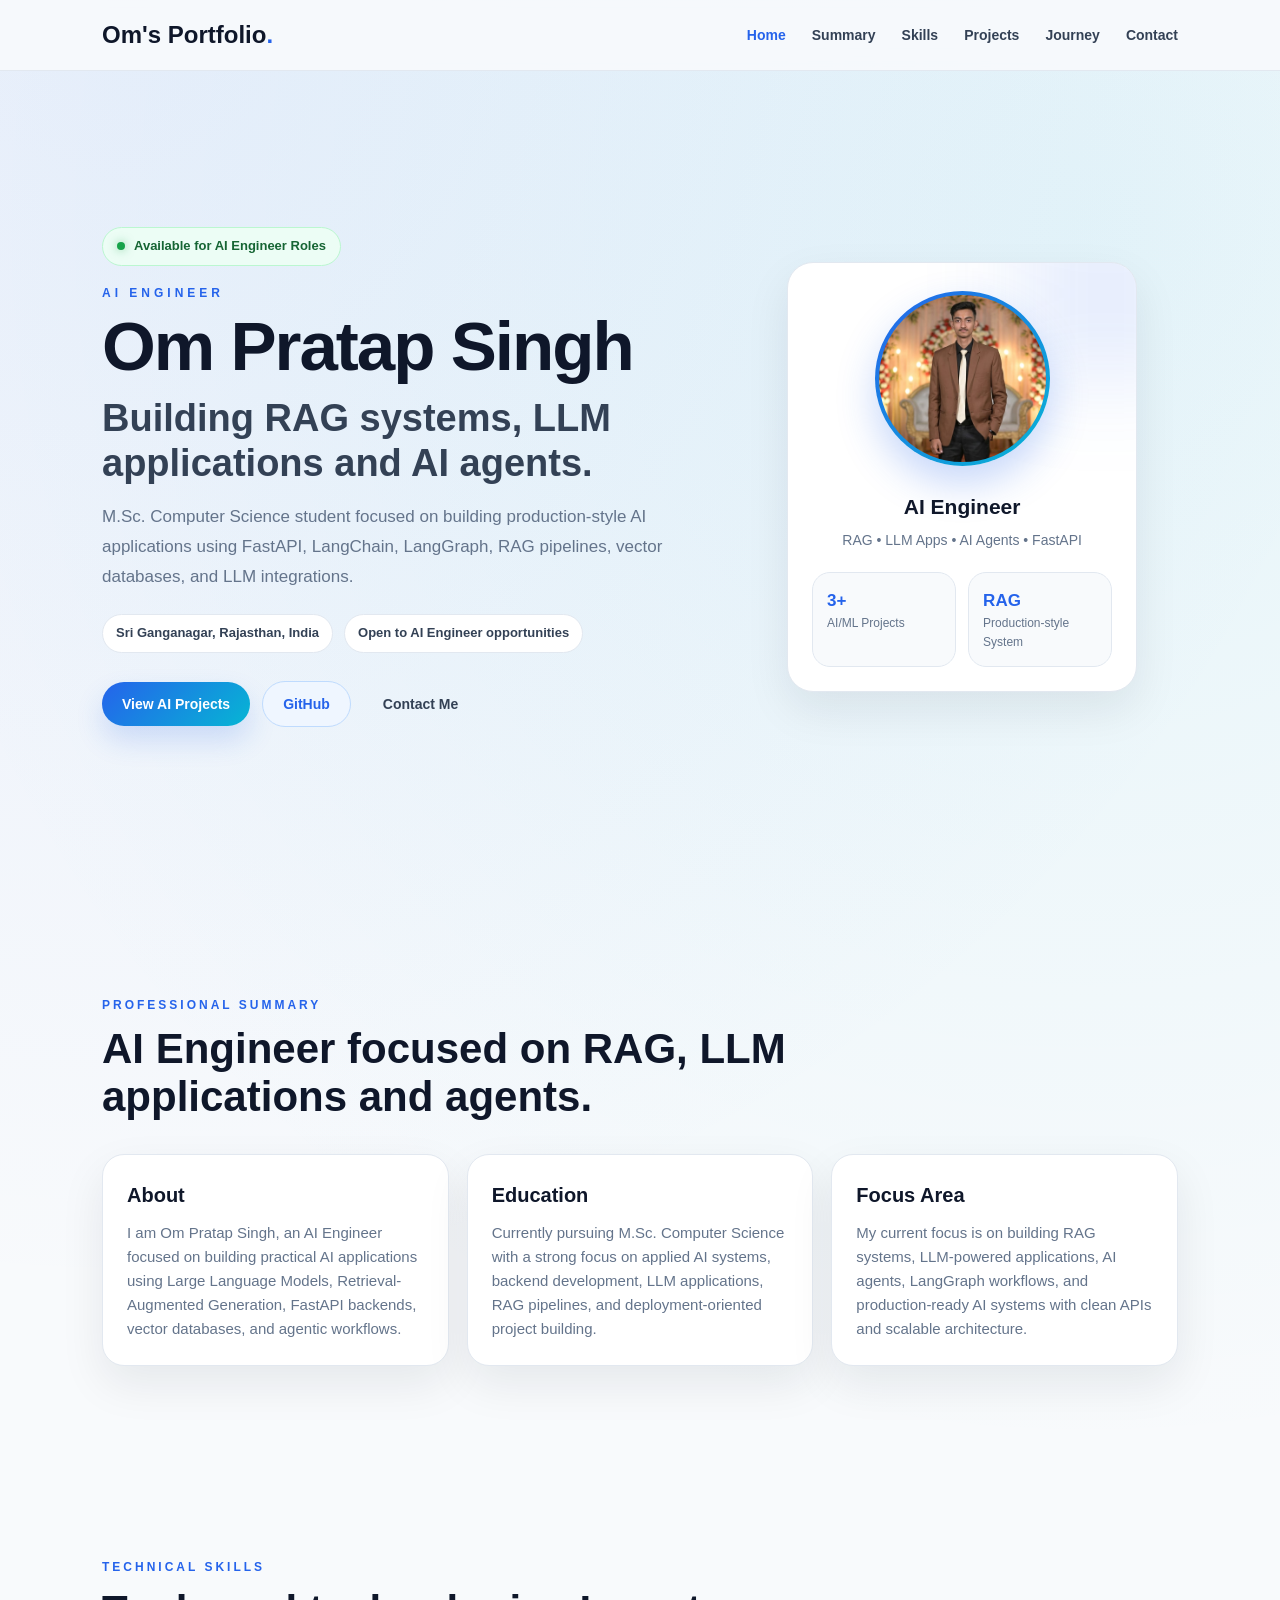
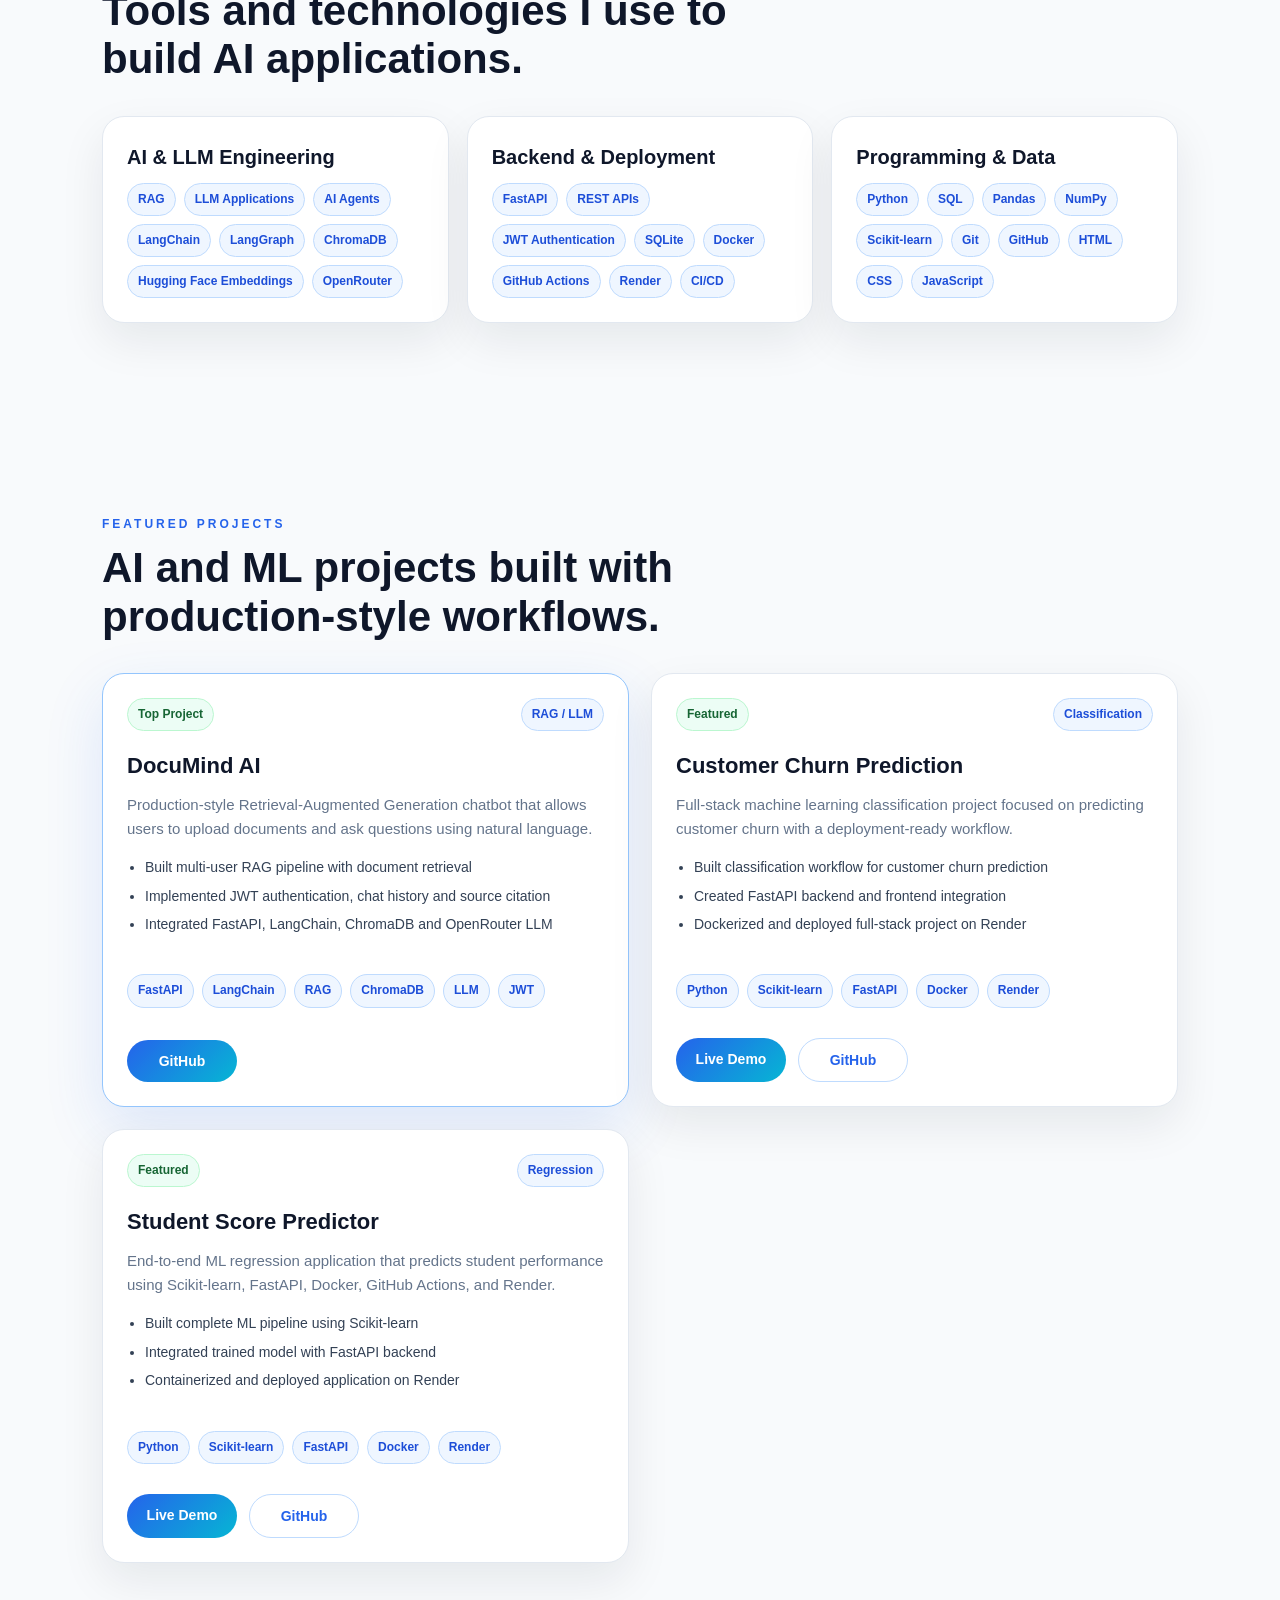
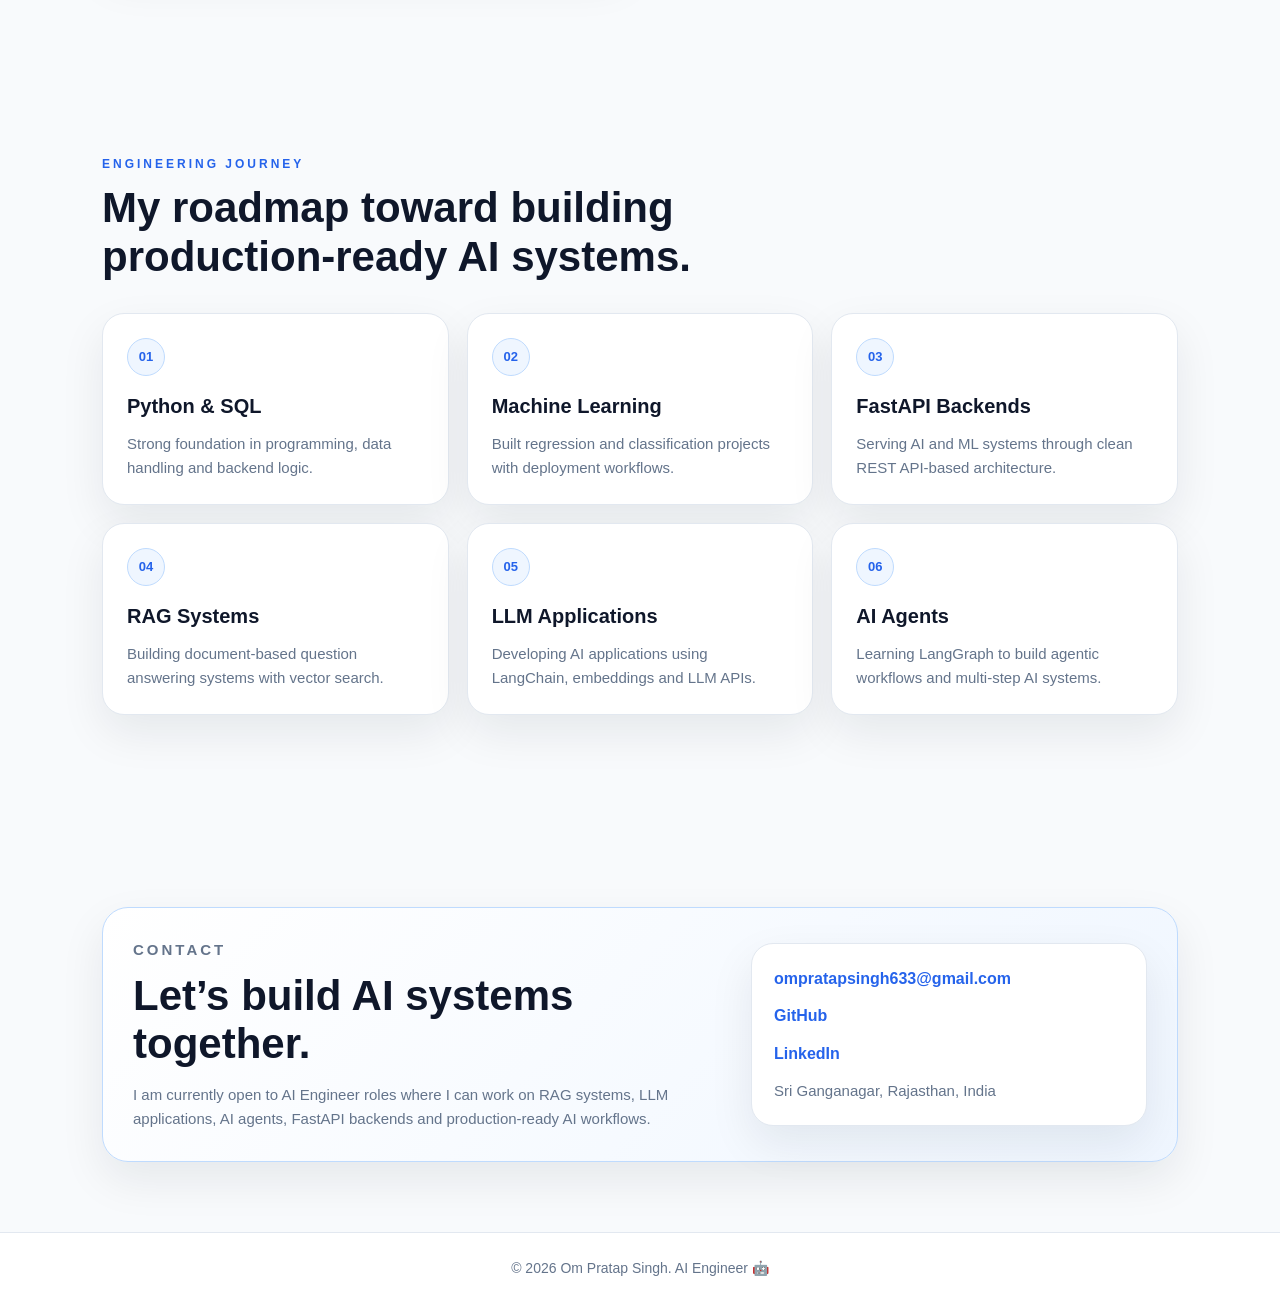
==== commit 4885d14d: "Profile Picture Added" ====
--- a/index.html
+++ b/index.html
@@ -1,412 +1,443 @@
-<!DOCTYPE html>
+<!doctype html>
 <html lang="en">
-<head>
-  <meta charset="UTF-8" />
-  <meta name="viewport" content="width=device-width, initial-scale=1.0" />
-
-  <title>Om Pratap Singh | AI Engineer</title>
-
-  <meta
-    name="description"
-    content="Om Pratap Singh - An AI Engineer focused on building RAG systems, LLM applications, AI agents and FastAPI-based AI systems."
-  />
-
-  <link rel="icon" type="image/png" href="favicon.png">
-  <link rel="stylesheet" href="style.css" />
-</head>
-
-<body>
-  <header class="header">
-    <nav class="navbar">
-      <a href="#home" class="logo">Om's Portfolio<span>.</span></a>
-
-      <ul class="nav-links" id="navLinks">
-        <li><a href="#home">Home</a></li>
-        <li><a href="#summary">Summary</a></li>
-        <li><a href="#skills">Skills</a></li>
-        <li><a href="#projects">Projects</a></li>
-        <li><a href="#journey">Journey</a></li>
-        <li><a href="#contact">Contact</a></li>
-      </ul>
-
-      <div class="hamburger" id="hamburger">
-        <span></span>
-        <span></span>
-        <span></span>
-      </div>
-    </nav>
-  </header>
-
-  <main>
-    <section class="hero section" id="home">
-      <div class="hero-left">
-        <div class="status-badge">
+  <head>
+    <meta charset="UTF-8" />
+    <meta name="viewport" content="width=device-width, initial-scale=1.0" />
+
+    <title>Om Pratap Singh | AI Engineer</title>
+
+    <meta
+      name="description"
+      content="Om Pratap Singh - An AI Engineer focused on building RAG systems, LLM applications, AI agents and FastAPI-based AI systems."
+    />
+
+    <link rel="icon" type="image/png" href="favicon.png" />
+    <link rel="stylesheet" href="style.css" />
+  </head>
+
+  <body>
+    <header class="header">
+      <nav class="navbar">
+        <a href="#home" class="logo">Om's Portfolio<span>.</span></a>
+
+        <ul class="nav-links" id="navLinks">
+          <li><a href="#home">Home</a></li>
+          <li><a href="#summary">Summary</a></li>
+          <li><a href="#skills">Skills</a></li>
+          <li><a href="#projects">Projects</a></li>
+          <li><a href="#journey">Journey</a></li>
+          <li><a href="#contact">Contact</a></li>
+        </ul>
+
+        <div class="hamburger" id="hamburger">
           <span></span>
-          Available for AI Engineer Roles
-        </div>
-
-        <p class="eyebrow">AI Engineer</p>
-
-        <h1>Om Pratap Singh</h1>
-
-        <h2>Building RAG systems, LLM applications and AI agents.</h2>
-
-        <p class="hero-description">
-          M.Sc. Computer Science student focused on building production-style
-          AI applications using FastAPI, LangChain, LangGraph, RAG pipelines,
-          vector databases, and LLM integrations.
-        </p>
-
-        <div class="hero-info">
-          <p>Sri Ganganagar, Rajasthan, India</p>
-          <p>Open to AI Engineer opportunities</p>
-        </div>
-
-        <div class="hero-buttons">
-          <a href="#projects" class="btn primary-btn">View AI Projects</a>
-          <a href="https://github.com/codes-with-om" target="_blank" class="btn secondary-btn">GitHub</a>
-          <a href="#contact" class="btn text-btn">Contact Me</a>
-        </div>
-      </div>
-
-      <div class="hero-right">
-        <div class="profile-card">
-          <div class="avatar-circle">
-            <span>OPS</span>
-          </div>
-
-          <div class="profile-details">
-            <h3>AI Engineer</h3>
-            <p>RAG • LLM Apps • AI Agents • FastAPI</p>
-          </div>
-
-          <div class="mini-stats">
-            <div>
-              <h4>3+</h4>
-              <p>AI/ML Projects</p>
-            </div>
-
-            <div>
-              <h4>RAG</h4>
-              <p>Production-style System</p>
-            </div>
-          </div>
-        </div>
-      </div>
-    </section>
-
-    <section class="section" id="summary">
-      <div class="section-heading">
-        <p>Professional Summary</p>
-        <h2> AI Engineer focused on RAG, LLM applications and agents.</h2>
-      </div>
-
-      <div class="summary-grid">
-        <div class="glass-card summary-card">
-          <h3>About</h3>
-          <p>
-            I am Om Pratap Singh, an AI Engineer focused on building
-            practical AI applications using Large Language Models, Retrieval-Augmented
-            Generation, FastAPI backends, vector databases, and agentic workflows.
+          <span></span>
+          <span></span>
+        </div>
+      </nav>
+    </header>
+
+    <main>
+      <section class="hero section" id="home">
+        <div class="hero-left">
+          <div class="status-badge">
+            <span></span>
+            Available for AI Engineer Roles
+          </div>
+
+          <p class="eyebrow">AI Engineer</p>
+
+          <h1>Om Pratap Singh</h1>
+
+          <h2>Building RAG systems, LLM applications and AI agents.</h2>
+
+          <p class="hero-description">
+            M.Sc. Computer Science student focused on building production-style
+            AI applications using FastAPI, LangChain, LangGraph, RAG pipelines,
+            vector databases, and LLM integrations.
           </p>
-        </div>
-
-        <div class="glass-card summary-card">
-          <h3>Education</h3>
-          <p>
-            Currently pursuing M.Sc. Computer Science with a strong focus on
-            applied AI systems, backend development, LLM applications, RAG pipelines,
-            and deployment-oriented project building.
-          </p>
-        </div>
-
-        <div class="glass-card summary-card">
-          <h3>Focus Area</h3>
-          <p>
-            My current focus is on building RAG systems, LLM-powered applications,
-            AI agents, LangGraph workflows, and production-ready AI systems with
-            clean APIs and scalable architecture.
-          </p>
-        </div>
-      </div>
-    </section>
-
-    <section class="section" id="skills">
-      <div class="section-heading">
-        <p>Technical Skills</p>
-        <h2>Tools and technologies I use to build AI applications.</h2>
-      </div>
-
-      <div class="skills-container">
-        <div class="skill-card">
-          <h3>AI & LLM Engineering</h3>
-          <div class="skill-list">
-            <span>RAG</span>
-            <span>LLM Applications</span>
-            <span>AI Agents</span>
-            <span>LangChain</span>
-            <span>LangGraph</span>
-            <span>ChromaDB</span>
-            <span>Hugging Face Embeddings</span>
-            <span>OpenRouter</span>
-          </div>
-        </div>
-
-        <div class="skill-card">
-          <h3>Backend & Deployment</h3>
-          <div class="skill-list">
-            <span>FastAPI</span>
-            <span>REST APIs</span>
-            <span>JWT Authentication</span>
-            <span>SQLite</span>
-            <span>Docker</span>
-            <span>GitHub Actions</span>
-            <span>Render</span>
-            <span>CI/CD</span>
-          </div>
-        </div>
-
-        <div class="skill-card">
-          <h3>Programming & Data</h3>
-          <div class="skill-list">
-            <span>Python</span>
-            <span>SQL</span>
-            <span>Pandas</span>
-            <span>NumPy</span>
-            <span>Scikit-learn</span>
-            <span>Git</span>
-            <span>GitHub</span>
-            <span>HTML</span>
-            <span>CSS</span>
-            <span>JavaScript</span>
-          </div>
-        </div>
-      </div>
-    </section>
-
-    <section class="section" id="projects">
-      <div class="section-heading">
-        <p>Featured Projects</p>
-        <h2>AI and ML projects built with production-style workflows.</h2>
-      </div>
-
-      <div class="projects-grid">
-        <article class="project-card">
-          <div class="project-top">
-            <span class="project-label">Top Project</span>
-            <span class="project-type">RAG / LLM</span>
-          </div>
-
-          <h3>DocuMind AI</h3>
-
-          <p>
-            Production-style Retrieval-Augmented Generation chatbot that allows
-            users to upload documents and ask questions using natural language.
-          </p>
-
-          <ul class="project-points">
-            <li>Built multi-user RAG pipeline with document retrieval</li>
-            <li>Implemented JWT authentication, chat history and source citation</li>
-            <li>Integrated FastAPI, LangChain, ChromaDB and OpenRouter LLM</li>
-          </ul>
-
-          <div class="project-tags">
-            <span>FastAPI</span>
-            <span>LangChain</span>
-            <span>RAG</span>
-            <span>ChromaDB</span>
-            <span>LLM</span>
-            <span>JWT</span>
-          </div>
-
-          <div class="project-actions">
+
+          <div class="hero-info">
+            <p>Sri Ganganagar, Rajasthan, India</p>
+            <p>Open to AI Engineer opportunities</p>
+          </div>
+
+          <div class="hero-buttons">
+            <a href="#projects" class="btn primary-btn">View AI Projects</a>
             <a
-              href="https://github.com/codes-with-om/DocuMind-AI"
+              href="https://github.com/codes-with-om"
               target="_blank"
-              class="project-btn"
+              class="btn secondary-btn"
+              >GitHub</a
             >
+            <a href="#contact" class="btn text-btn">Contact Me</a>
+          </div>
+        </div>
+
+        <div class="hero-right">
+          <div class="profile-card">
+            <div class="avatar-circle">
+              <img src="images/profile.jpeg" alt="Om Pratap Singh" />
+            </div>
+
+            <div class="profile-details">
+              <h3>AI Engineer</h3>
+              <p>RAG • LLM Apps • AI Agents • FastAPI</p>
+            </div>
+
+            <div class="mini-stats">
+              <div>
+                <h4>3+</h4>
+                <p>AI/ML Projects</p>
+              </div>
+
+              <div>
+                <h4>RAG</h4>
+                <p>Production-style System</p>
+              </div>
+            </div>
+          </div>
+        </div>
+      </section>
+
+      <section class="section" id="summary">
+        <div class="section-heading">
+          <p>Professional Summary</p>
+          <h2>AI Engineer focused on RAG, LLM applications and agents.</h2>
+        </div>
+
+        <div class="summary-grid">
+          <div class="glass-card summary-card">
+            <h3>About</h3>
+            <p>
+              I am Om Pratap Singh, an AI Engineer focused on building practical
+              AI applications using Large Language Models, Retrieval-Augmented
+              Generation, FastAPI backends, vector databases, and agentic
+              workflows.
+            </p>
+          </div>
+
+          <div class="glass-card summary-card">
+            <h3>Education</h3>
+            <p>
+              Currently pursuing M.Sc. Computer Science with a strong focus on
+              applied AI systems, backend development, LLM applications, RAG
+              pipelines, and deployment-oriented project building.
+            </p>
+          </div>
+
+          <div class="glass-card summary-card">
+            <h3>Focus Area</h3>
+            <p>
+              My current focus is on building RAG systems, LLM-powered
+              applications, AI agents, LangGraph workflows, and production-ready
+              AI systems with clean APIs and scalable architecture.
+            </p>
+          </div>
+        </div>
+      </section>
+
+      <section class="section" id="skills">
+        <div class="section-heading">
+          <p>Technical Skills</p>
+          <h2>Tools and technologies I use to build AI applications.</h2>
+        </div>
+
+        <div class="skills-container">
+          <div class="skill-card">
+            <h3>AI & LLM Engineering</h3>
+            <div class="skill-list">
+              <span>RAG</span>
+              <span>LLM Applications</span>
+              <span>AI Agents</span>
+              <span>LangChain</span>
+              <span>LangGraph</span>
+              <span>ChromaDB</span>
+              <span>Hugging Face Embeddings</span>
+              <span>OpenRouter</span>
+            </div>
+          </div>
+
+          <div class="skill-card">
+            <h3>Backend & Deployment</h3>
+            <div class="skill-list">
+              <span>FastAPI</span>
+              <span>REST APIs</span>
+              <span>JWT Authentication</span>
+              <span>SQLite</span>
+              <span>Docker</span>
+              <span>GitHub Actions</span>
+              <span>Render</span>
+              <span>CI/CD</span>
+            </div>
+          </div>
+
+          <div class="skill-card">
+            <h3>Programming & Data</h3>
+            <div class="skill-list">
+              <span>Python</span>
+              <span>SQL</span>
+              <span>Pandas</span>
+              <span>NumPy</span>
+              <span>Scikit-learn</span>
+              <span>Git</span>
+              <span>GitHub</span>
+              <span>HTML</span>
+              <span>CSS</span>
+              <span>JavaScript</span>
+            </div>
+          </div>
+        </div>
+      </section>
+
+      <section class="section" id="projects">
+        <div class="section-heading">
+          <p>Featured Projects</p>
+          <h2>AI and ML projects built with production-style workflows.</h2>
+        </div>
+
+        <div class="projects-grid">
+          <article class="project-card">
+            <div class="project-top">
+              <span class="project-label">Top Project</span>
+              <span class="project-type">RAG / LLM</span>
+            </div>
+
+            <h3>DocuMind AI</h3>
+
+            <p>
+              Production-style Retrieval-Augmented Generation chatbot that
+              allows users to upload documents and ask questions using natural
+              language.
+            </p>
+
+            <ul class="project-points">
+              <li>Built multi-user RAG pipeline with document retrieval</li>
+              <li>
+                Implemented JWT authentication, chat history and source citation
+              </li>
+              <li>
+                Integrated FastAPI, LangChain, ChromaDB and OpenRouter LLM
+              </li>
+            </ul>
+
+            <div class="project-tags">
+              <span>FastAPI</span>
+              <span>LangChain</span>
+              <span>RAG</span>
+              <span>ChromaDB</span>
+              <span>LLM</span>
+              <span>JWT</span>
+            </div>
+
+            <div class="project-actions">
+              <a
+                href="https://github.com/codes-with-om/DocuMind-AI"
+                target="_blank"
+                class="project-btn"
+              >
+                GitHub
+              </a>
+            </div>
+          </article>
+
+          <article class="project-card">
+            <div class="project-top">
+              <span class="project-label">Featured</span>
+              <span class="project-type">Classification</span>
+            </div>
+
+            <h3>Customer Churn Prediction</h3>
+
+            <p>
+              Full-stack machine learning classification project focused on
+              predicting customer churn with a deployment-ready workflow.
+            </p>
+
+            <ul class="project-points">
+              <li>
+                Built classification workflow for customer churn prediction
+              </li>
+              <li>Created FastAPI backend and frontend integration</li>
+              <li>Dockerized and deployed full-stack project on Render</li>
+            </ul>
+
+            <div class="project-tags">
+              <span>Python</span>
+              <span>Scikit-learn</span>
+              <span>FastAPI</span>
+              <span>Docker</span>
+              <span>Render</span>
+            </div>
+
+            <div class="project-actions">
+              <a
+                href="https://customer-churn-o22l.onrender.com"
+                target="_blank"
+                class="project-btn"
+              >
+                Live Demo
+              </a>
+
+              <a
+                href="https://github.com/codes-with-om/customer-churn-prediction-full-stack"
+                target="_blank"
+                class="project-btn outline"
+              >
+                GitHub
+              </a>
+            </div>
+          </article>
+
+          <article class="project-card">
+            <div class="project-top">
+              <span class="project-label">Featured</span>
+              <span class="project-type">Regression</span>
+            </div>
+
+            <h3>Student Score Predictor</h3>
+
+            <p>
+              End-to-end ML regression application that predicts student
+              performance using Scikit-learn, FastAPI, Docker, GitHub Actions,
+              and Render.
+            </p>
+
+            <ul class="project-points">
+              <li>Built complete ML pipeline using Scikit-learn</li>
+              <li>Integrated trained model with FastAPI backend</li>
+              <li>Containerized and deployed application on Render</li>
+            </ul>
+
+            <div class="project-tags">
+              <span>Python</span>
+              <span>Scikit-learn</span>
+              <span>FastAPI</span>
+              <span>Docker</span>
+              <span>Render</span>
+            </div>
+
+            <div class="project-actions">
+              <a
+                href="https://student-score-predictor-u8y0.onrender.com"
+                target="_blank"
+                class="project-btn"
+              >
+                Live Demo
+              </a>
+
+              <a
+                href="https://github.com/codes-with-om/student-score-predictor"
+                target="_blank"
+                class="project-btn outline"
+              >
+                GitHub
+              </a>
+            </div>
+          </article>
+        </div>
+      </section>
+
+      <section class="section" id="journey">
+        <div class="section-heading">
+          <p>Engineering Journey</p>
+          <h2>My roadmap toward building production-ready AI systems.</h2>
+        </div>
+
+        <div class="timeline">
+          <div class="timeline-item">
+            <span>01</span>
+            <h3>Python & SQL</h3>
+            <p>
+              Strong foundation in programming, data handling and backend logic.
+            </p>
+          </div>
+
+          <div class="timeline-item">
+            <span>02</span>
+            <h3>Machine Learning</h3>
+            <p>
+              Built regression and classification projects with deployment
+              workflows.
+            </p>
+          </div>
+
+          <div class="timeline-item">
+            <span>03</span>
+            <h3>FastAPI Backends</h3>
+            <p>
+              Serving AI and ML systems through clean REST API-based
+              architecture.
+            </p>
+          </div>
+
+          <div class="timeline-item">
+            <span>04</span>
+            <h3>RAG Systems</h3>
+            <p>
+              Building document-based question answering systems with vector
+              search.
+            </p>
+          </div>
+
+          <div class="timeline-item">
+            <span>05</span>
+            <h3>LLM Applications</h3>
+            <p>
+              Developing AI applications using LangChain, embeddings and LLM
+              APIs.
+            </p>
+          </div>
+
+          <div class="timeline-item">
+            <span>06</span>
+            <h3>AI Agents</h3>
+            <p>
+              Learning LangGraph to build agentic workflows and multi-step AI
+              systems.
+            </p>
+          </div>
+        </div>
+      </section>
+
+      <section class="section contact-section" id="contact">
+        <div class="contact-wrapper">
+          <div>
+            <p class="contact-label">Contact</p>
+            <h2>Let’s build AI systems together.</h2>
+            <p>
+              I am currently open to AI Engineer roles where I can work on RAG
+              systems, LLM applications, AI agents, FastAPI backends and
+              production-ready AI workflows.
+            </p>
+          </div>
+
+          <div class="contact-card">
+            <a href="mailto:ompratapsingh633@gmail.com">
+              ompratapsingh633@gmail.com
+            </a>
+
+            <a href="https://github.com/codes-with-om" target="_blank">
               GitHub
             </a>
-          </div>
-        </article>
-
-        <article class="project-card">
-          <div class="project-top">
-            <span class="project-label">Featured</span>
-            <span class="project-type">Classification</span>
-          </div>
-
-          <h3>Customer Churn Prediction</h3>
-
-          <p>
-            Full-stack machine learning classification project focused on
-            predicting customer churn with a deployment-ready workflow.
-          </p>
-
-          <ul class="project-points">
-            <li>Built classification workflow for customer churn prediction</li>
-            <li>Created FastAPI backend and frontend integration</li>
-            <li>Dockerized and deployed full-stack project on Render</li>
-          </ul>
-
-          <div class="project-tags">
-            <span>Python</span>
-            <span>Scikit-learn</span>
-            <span>FastAPI</span>
-            <span>Docker</span>
-            <span>Render</span>
-          </div>
-
-          <div class="project-actions">
+
             <a
-              href="https://customer-churn-o22l.onrender.com"
+              href="https://www.linkedin.com/in/om-pratap-singh-438247331/"
               target="_blank"
-              class="project-btn"
             >
-              Live Demo
+              LinkedIn
             </a>
 
-            <a
-              href="https://github.com/codes-with-om/customer-churn-prediction-full-stack"
-              target="_blank"
-              class="project-btn outline"
-            >
-              GitHub
-            </a>
-          </div>
-        </article>
-
-        <article class="project-card">
-          <div class="project-top">
-            <span class="project-label">Featured</span>
-            <span class="project-type">Regression</span>
-          </div>
-
-          <h3>Student Score Predictor</h3>
-
-          <p>
-            End-to-end ML regression application that predicts student performance
-            using Scikit-learn, FastAPI, Docker, GitHub Actions, and Render.
-          </p>
-
-          <ul class="project-points">
-            <li>Built complete ML pipeline using Scikit-learn</li>
-            <li>Integrated trained model with FastAPI backend</li>
-            <li>Containerized and deployed application on Render</li>
-          </ul>
-
-          <div class="project-tags">
-            <span>Python</span>
-            <span>Scikit-learn</span>
-            <span>FastAPI</span>
-            <span>Docker</span>
-            <span>Render</span>
-          </div>
-
-          <div class="project-actions">
-            <a
-              href="https://student-score-predictor-u8y0.onrender.com"
-              target="_blank"
-              class="project-btn"
-            >
-              Live Demo
-            </a>
-
-            <a
-              href="https://github.com/codes-with-om/student-score-predictor"
-              target="_blank"
-              class="project-btn outline"
-            >
-              GitHub
-            </a>
-          </div>
-        </article>
-      </div>
-    </section>
-
-    <section class="section" id="journey">
-      <div class="section-heading">
-        <p>Engineering Journey</p>
-        <h2>My roadmap toward building production-ready AI systems.</h2>
-      </div>
-
-      <div class="timeline">
-        <div class="timeline-item">
-          <span>01</span>
-          <h3>Python & SQL</h3>
-          <p>Strong foundation in programming, data handling and backend logic.</p>
-        </div>
-
-        <div class="timeline-item">
-          <span>02</span>
-          <h3>Machine Learning</h3>
-          <p>Built regression and classification projects with deployment workflows.</p>
-        </div>
-
-        <div class="timeline-item">
-          <span>03</span>
-          <h3>FastAPI Backends</h3>
-          <p>Serving AI and ML systems through clean REST API-based architecture.</p>
-        </div>
-
-        <div class="timeline-item">
-          <span>04</span>
-          <h3>RAG Systems</h3>
-          <p>Building document-based question answering systems with vector search.</p>
-        </div>
-
-        <div class="timeline-item">
-          <span>05</span>
-          <h3>LLM Applications</h3>
-          <p>Developing AI applications using LangChain, embeddings and LLM APIs.</p>
-        </div>
-
-        <div class="timeline-item">
-          <span>06</span>
-          <h3>AI Agents</h3>
-          <p>Learning LangGraph to build agentic workflows and multi-step AI systems.</p>
-        </div>
-      </div>
-    </section>
-
-    <section class="section contact-section" id="contact">
-      <div class="contact-wrapper">
-        <div>
-          <p class="contact-label">Contact</p>
-          <h2>Let’s build AI systems together.</h2>
-          <p>
-            I am currently open to AI Engineer roles where I can work on
-            RAG systems, LLM applications, AI agents, FastAPI backends and
-            production-ready AI workflows.
-          </p>
-        </div>
-
-        <div class="contact-card">
-          <a href="mailto:ompratapsingh633@gmail.com">
-            ompratapsingh633@gmail.com
-          </a>
-
-          <a href="https://github.com/codes-with-om" target="_blank">
-            GitHub
-          </a>
-
-          <a
-            href="https://www.linkedin.com/in/om-pratap-singh-438247331/"
-            target="_blank"
-          >
-            LinkedIn
-          </a>
-
-          <p>Sri Ganganagar, Rajasthan, India</p>
-        </div>
-      </div>
-    </section>
-  </main>
-
-  <footer class="footer">
-    <p>© 2026 Om Pratap Singh. AI Engineer 🤖</p>
-  </footer>
-
-  <script src="script.js"></script>
-</body>
-</html>+            <p>Sri Ganganagar, Rajasthan, India</p>
+          </div>
+        </div>
+      </section>
+    </main>
+
+    <footer class="footer">
+      <p>© 2026 Om Pratap Singh. AI Engineer 🤖</p>
+    </footer>
+
+    <script src="script.js"></script>
+  </body>
+</html>
--- a/style.css
+++ b/style.css
@@ -732,4 +732,26 @@
 .project-btn {
   min-width: 110px;
   text-align: center;
+}
+
+.avatar-circle {
+  width: 175px;
+  height: 175px;
+  margin: 4px auto 24px;
+  border-radius: 50%;
+  overflow: hidden;
+  background: linear-gradient(135deg, var(--accent), var(--accent-2));
+  padding: 4px;
+  box-shadow: 0 18px 38px rgba(37, 99, 235, 0.25);
+  position: relative;
+  z-index: 2;
+}
+
+.avatar-circle img {
+  width: 100%;
+  height: 100%;
+  border-radius: 50%;
+  object-fit: cover;
+  object-position: center 18%;
+  display: block;
 }
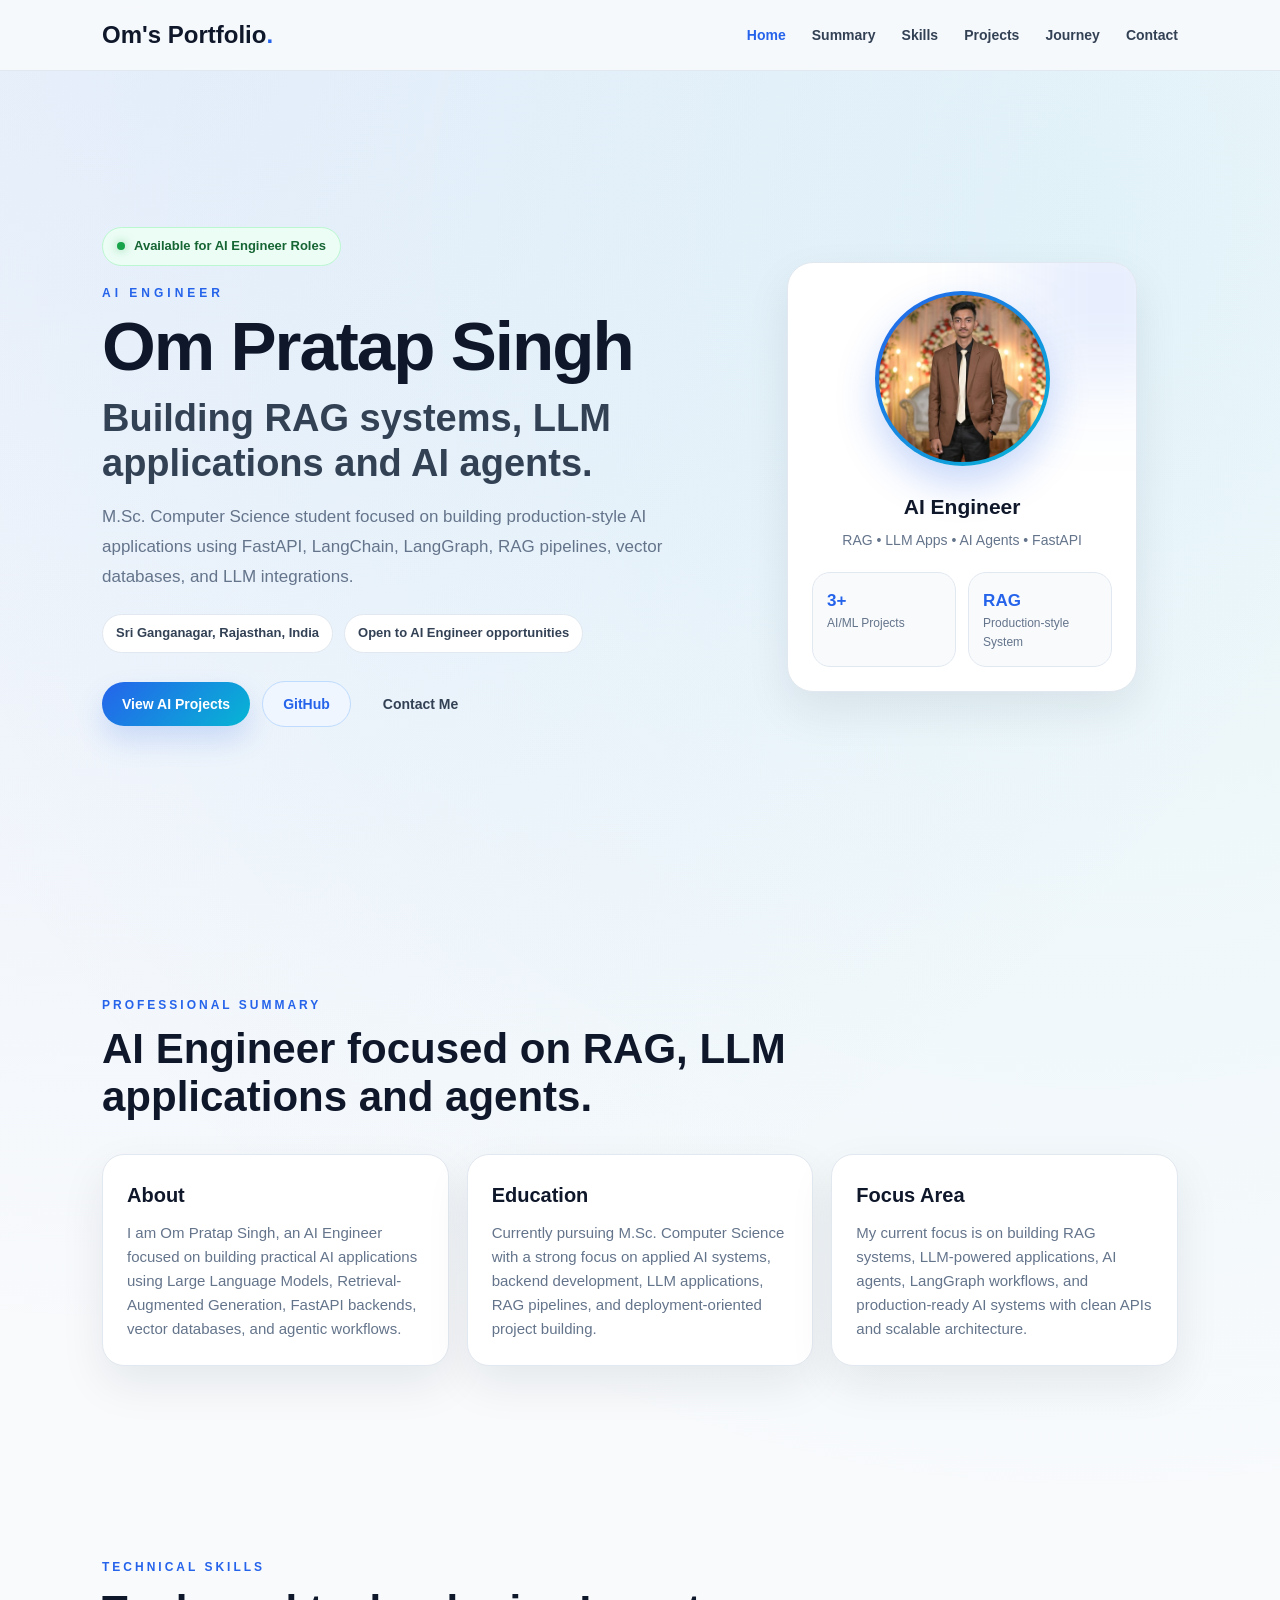
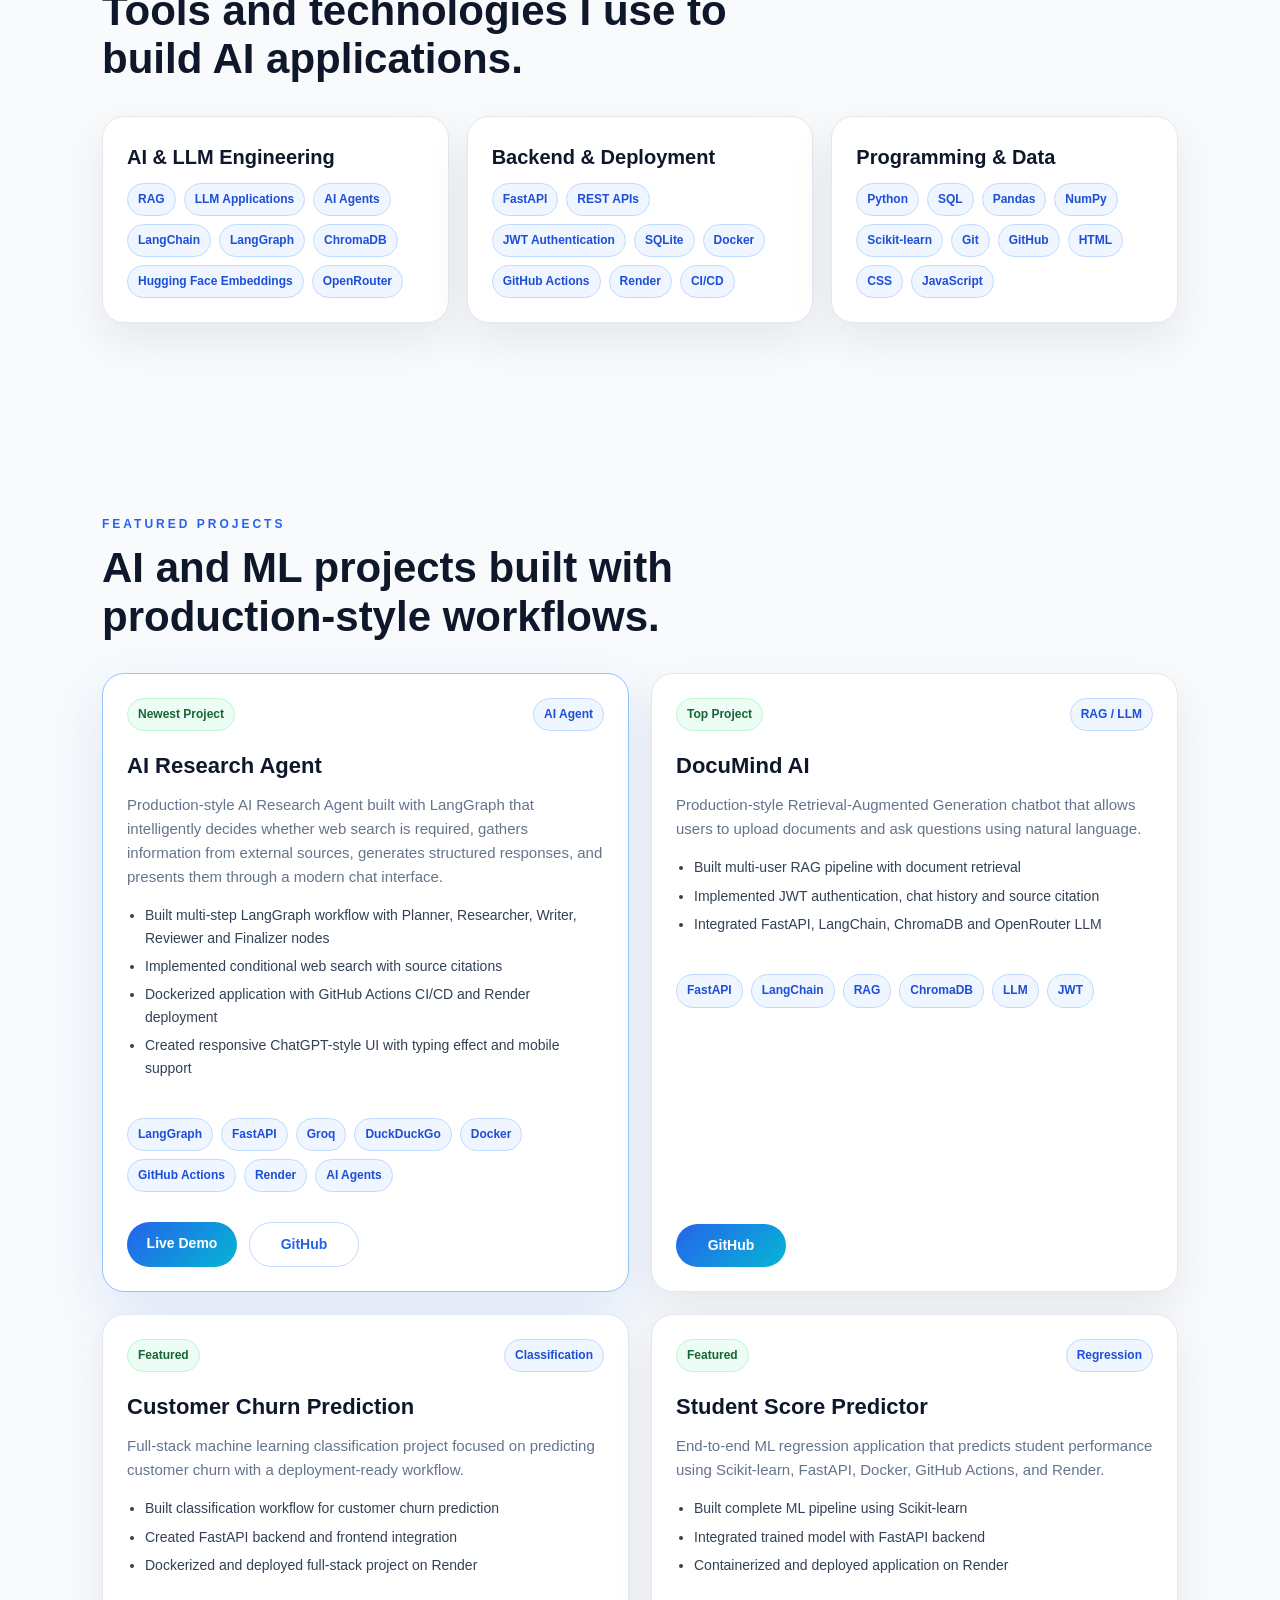
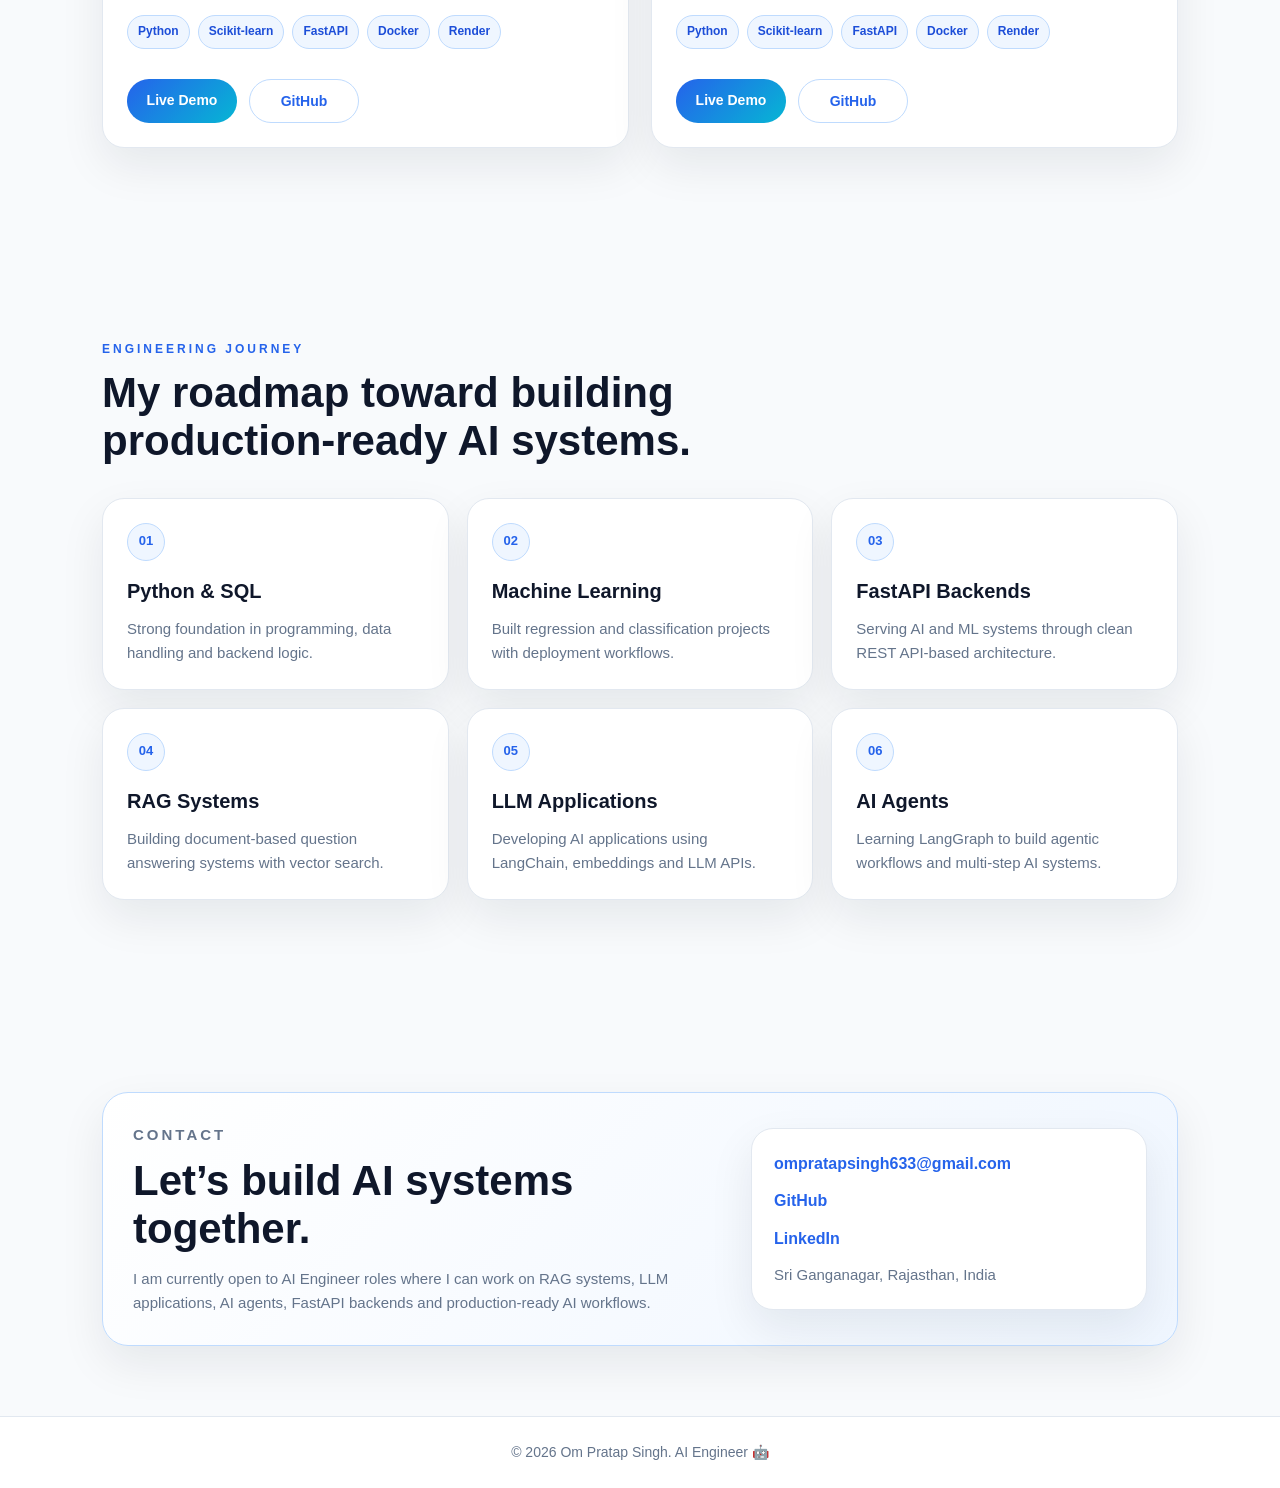
==== commit 4067146e: "Add Ai Research Agent Project" ====
--- a/index.html
+++ b/index.html
@@ -199,6 +199,67 @@
         <div class="projects-grid">
           <article class="project-card">
             <div class="project-top">
+              <span class="project-label">Newest Project</span>
+              <span class="project-type">AI Agent</span>
+            </div>
+
+            <h3>AI Research Agent</h3>
+
+            <p>
+              Production-style AI Research Agent built with LangGraph that
+              intelligently decides whether web search is required, gathers
+              information from external sources, generates structured responses,
+              and presents them through a modern chat interface.
+            </p>
+
+            <ul class="project-points">
+              <li>
+                Built multi-step LangGraph workflow with Planner, Researcher,
+                Writer, Reviewer and Finalizer nodes
+              </li>
+              <li>Implemented conditional web search with source citations</li>
+              <li>
+                Dockerized application with GitHub Actions CI/CD and Render
+                deployment
+              </li>
+              <li>
+                Created responsive ChatGPT-style UI with typing effect and
+                mobile support
+              </li>
+            </ul>
+
+            <div class="project-tags">
+              <span>LangGraph</span>
+              <span>FastAPI</span>
+              <span>Groq</span>
+              <span>DuckDuckGo</span>
+              <span>Docker</span>
+              <span>GitHub Actions</span>
+              <span>Render</span>
+              <span>AI Agents</span>
+            </div>
+
+            <div class="project-actions">
+              <a
+                href="https://ai-research-agent-ko6e.onrender.com"
+                target="_blank"
+                class="project-btn"
+              >
+                Live Demo
+              </a>
+
+              <a
+                href="https://github.com/codes-with-om/ai-research-agent"
+                target="_blank"
+                class="project-btn outline"
+              >
+                GitHub
+              </a>
+            </div>
+          </article>
+
+          <article class="project-card">
+            <div class="project-top">
               <span class="project-label">Top Project</span>
               <span class="project-type">RAG / LLM</span>
             </div>
@@ -240,7 +301,6 @@
               </a>
             </div>
           </article>
-
           <article class="project-card">
             <div class="project-top">
               <span class="project-label">Featured</span>
--- a/style.css
+++ b/style.css
@@ -746,7 +746,7 @@
   position: relative;
   z-index: 2;
 }
-
+/* for profile picture */
 .avatar-circle img {
   width: 100%;
   height: 100%;
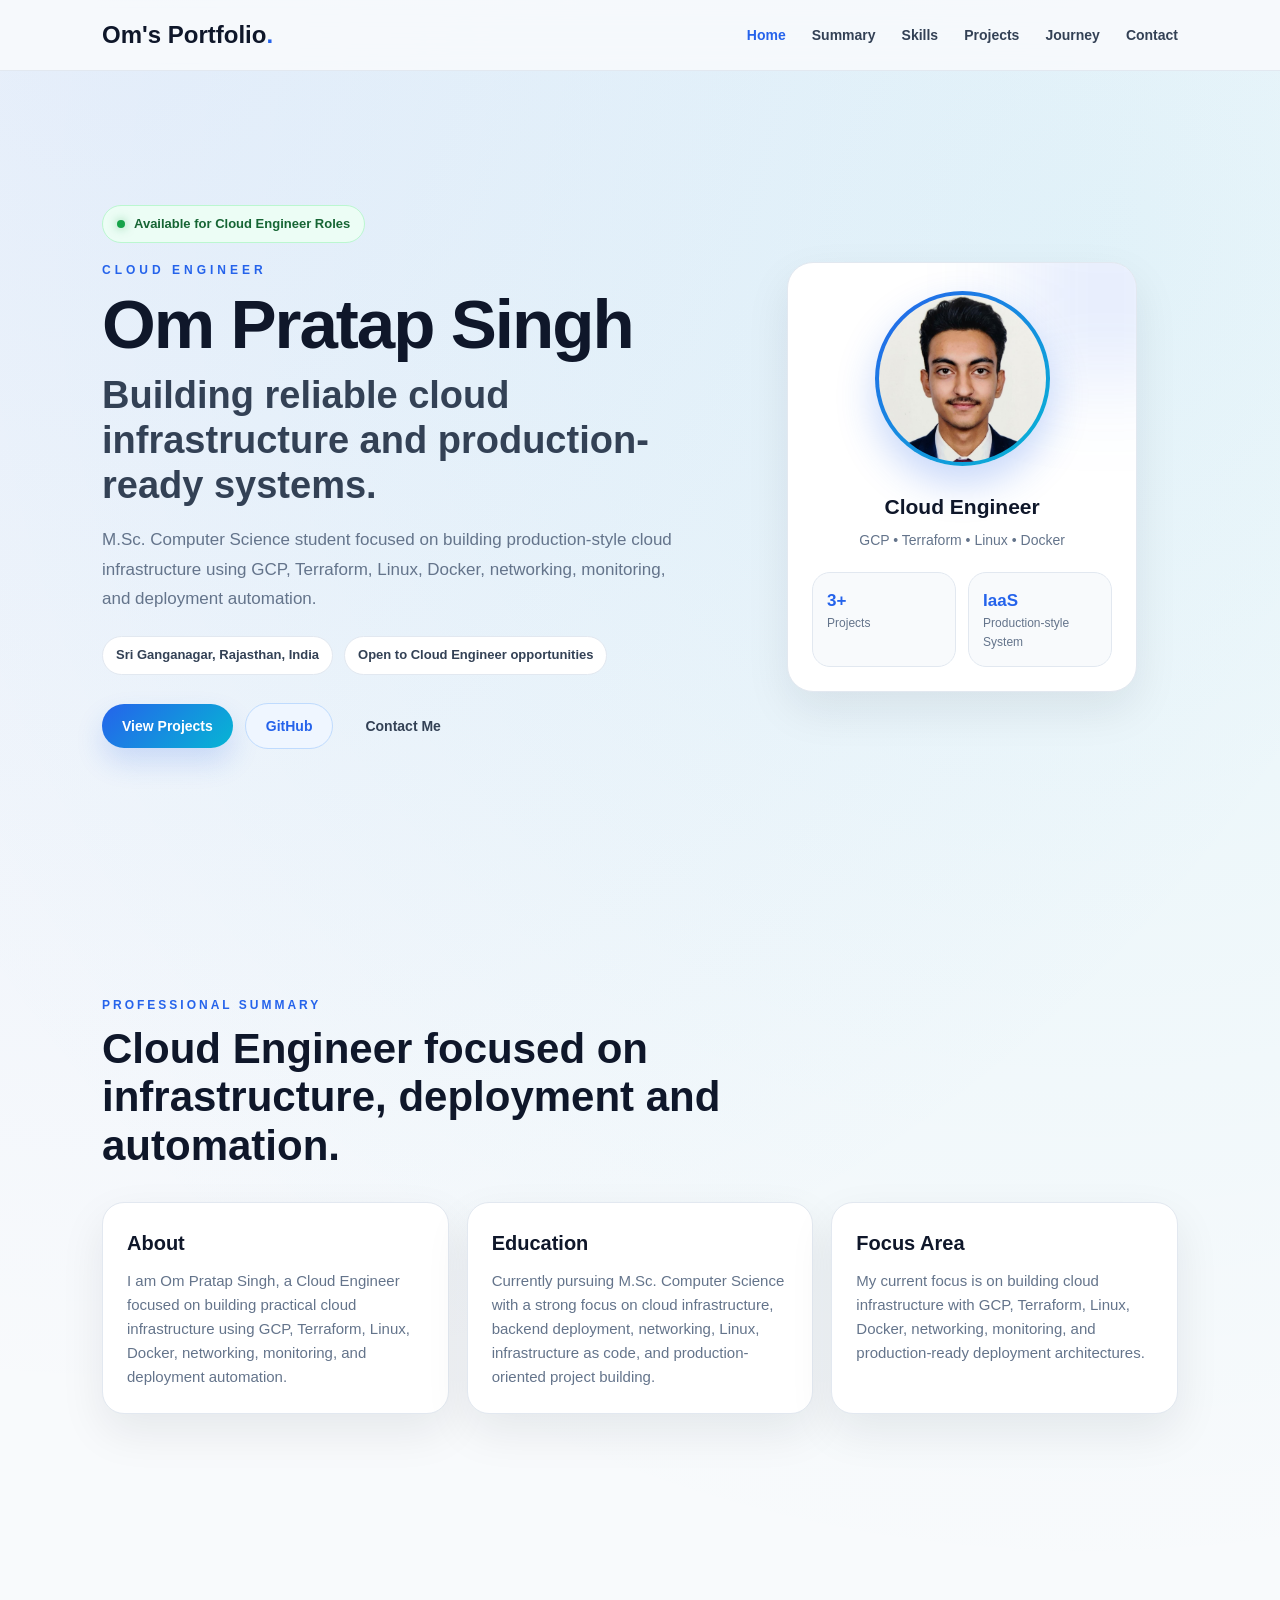
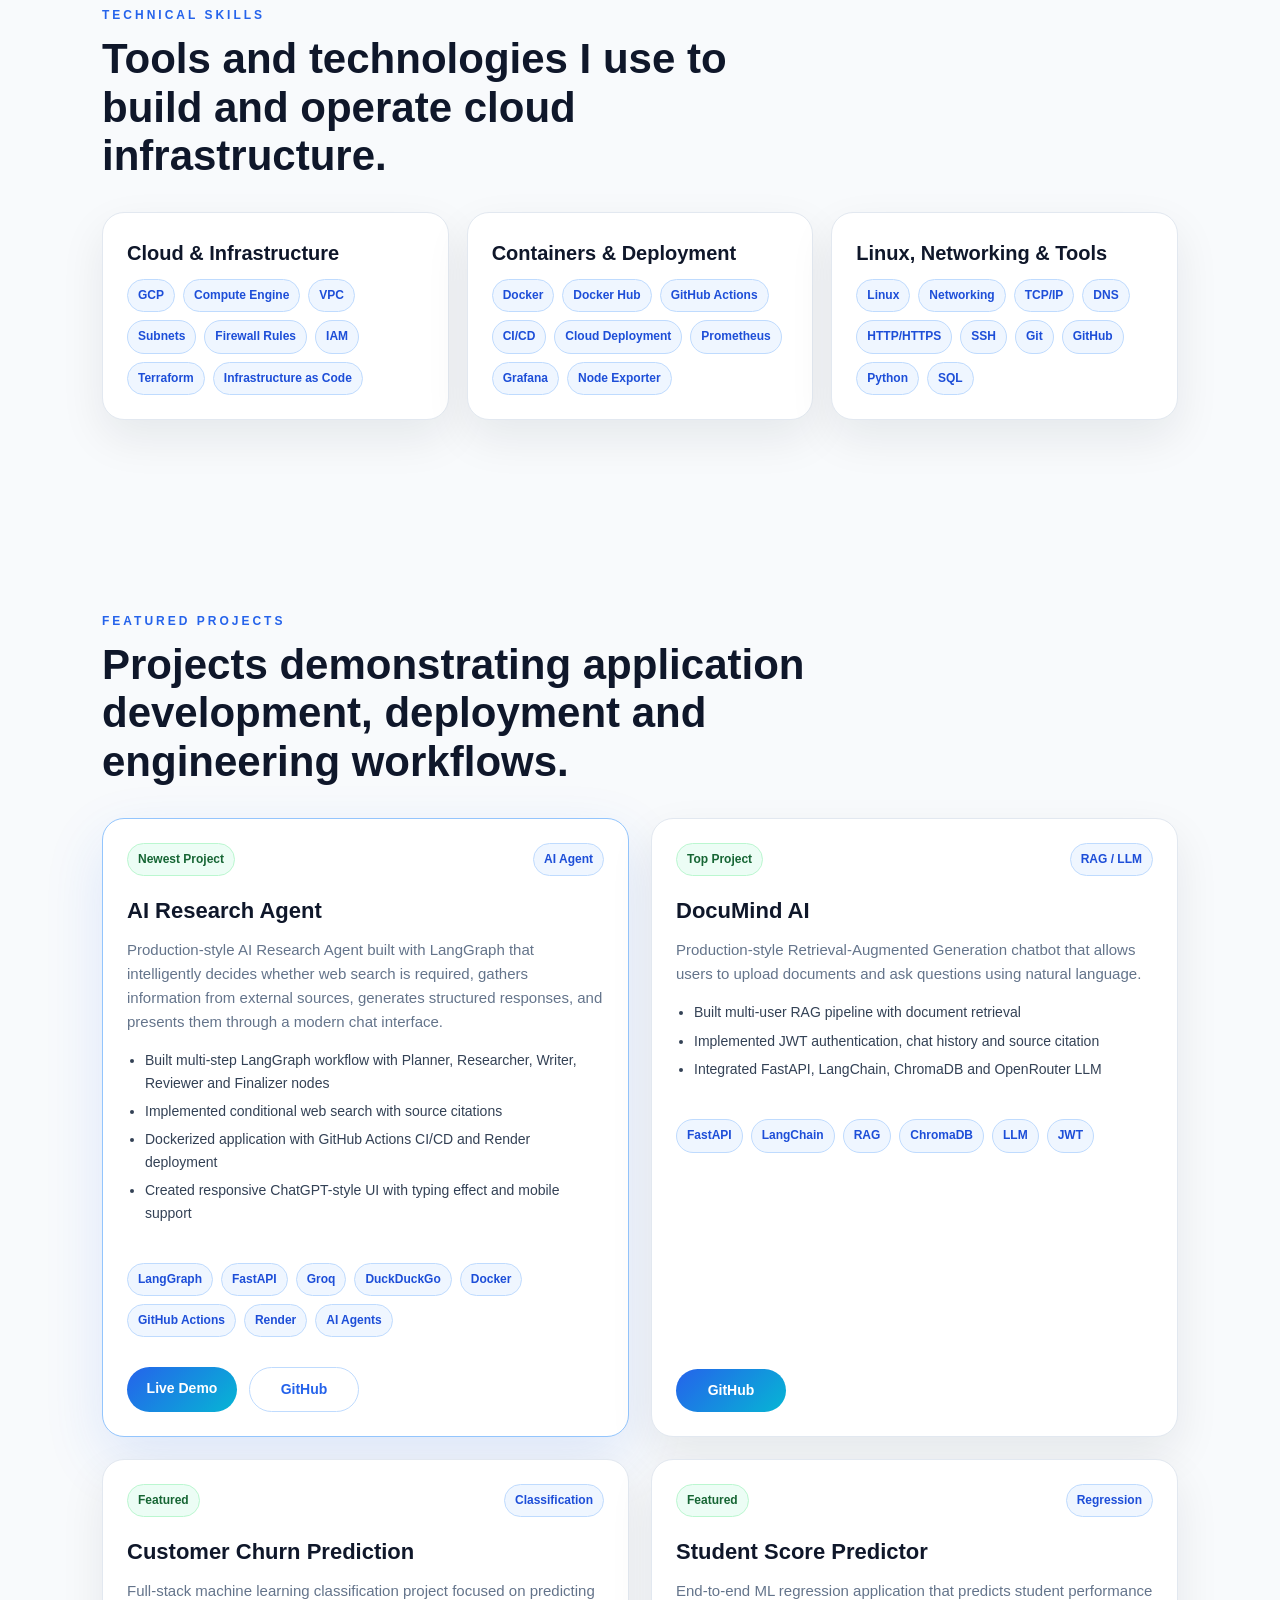
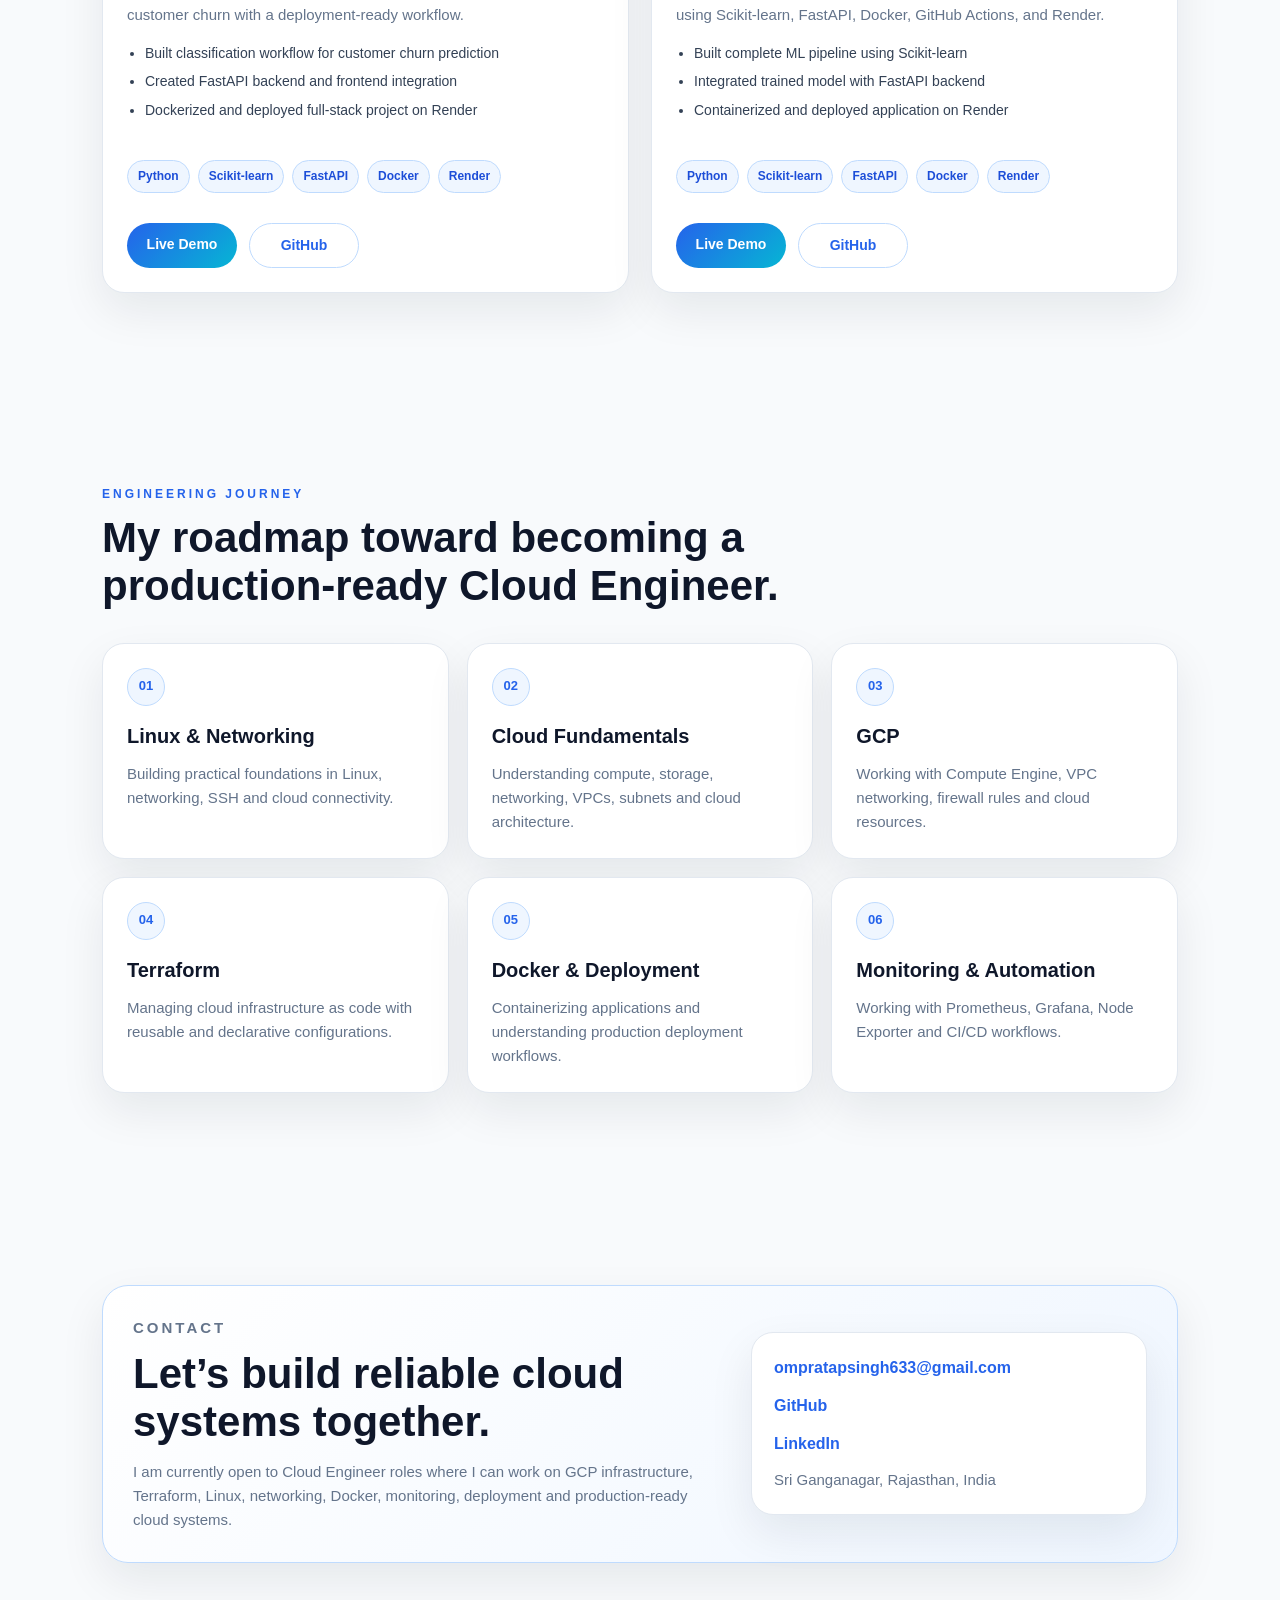
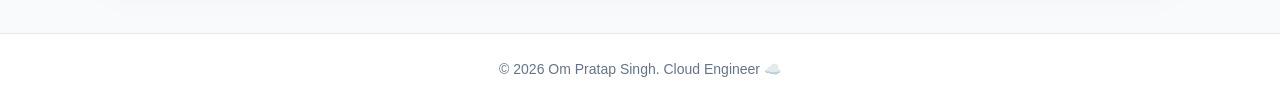
==== commit 606d68ec: "profile picture change" ====
--- a/index.html
+++ b/index.html
@@ -4,11 +4,11 @@
     <meta charset="UTF-8" />
     <meta name="viewport" content="width=device-width, initial-scale=1.0" />
 
-    <title>Om Pratap Singh | AI Engineer</title>
+    <title>Om Pratap Singh | Cloud Engineer</title>
 
     <meta
       name="description"
-      content="Om Pratap Singh - An AI Engineer focused on building RAG systems, LLM applications, AI agents and FastAPI-based AI systems."
+      content="Om Pratap Singh - Cloud Engineer focused on GCP, Terraform, Linux, networking, Docker, infrastructure and cloud deployment."
     />
 
     <link rel="icon" type="image/png" href="favicon.png" />
@@ -42,28 +42,28 @@
         <div class="hero-left">
           <div class="status-badge">
             <span></span>
-            Available for AI Engineer Roles
-          </div>
-
-          <p class="eyebrow">AI Engineer</p>
+            Available for Cloud Engineer Roles
+          </div>
+
+          <p class="eyebrow">Cloud Engineer</p>
 
           <h1>Om Pratap Singh</h1>
 
-          <h2>Building RAG systems, LLM applications and AI agents.</h2>
+          <h2>Building reliable cloud infrastructure and production-ready systems.</h2>
 
           <p class="hero-description">
             M.Sc. Computer Science student focused on building production-style
-            AI applications using FastAPI, LangChain, LangGraph, RAG pipelines,
-            vector databases, and LLM integrations.
+            cloud infrastructure using GCP, Terraform, Linux, Docker, networking,
+            monitoring, and deployment automation.
           </p>
 
           <div class="hero-info">
             <p>Sri Ganganagar, Rajasthan, India</p>
-            <p>Open to AI Engineer opportunities</p>
+            <p>Open to Cloud Engineer opportunities</p>
           </div>
 
           <div class="hero-buttons">
-            <a href="#projects" class="btn primary-btn">View AI Projects</a>
+            <a href="#projects" class="btn primary-btn">View Projects</a>
             <a
               href="https://github.com/codes-with-om"
               target="_blank"
@@ -77,22 +77,22 @@
         <div class="hero-right">
           <div class="profile-card">
             <div class="avatar-circle">
-              <img src="images/profile.jpeg" alt="Om Pratap Singh" />
+              <img src="images/profile.jpg" alt="Om Pratap Singh" />
             </div>
 
             <div class="profile-details">
-              <h3>AI Engineer</h3>
-              <p>RAG • LLM Apps • AI Agents • FastAPI</p>
+              <h3>Cloud Engineer</h3>
+              <p>GCP • Terraform • Linux • Docker</p>
             </div>
 
             <div class="mini-stats">
               <div>
                 <h4>3+</h4>
-                <p>AI/ML Projects</p>
+                <p>Projects</p>
               </div>
 
               <div>
-                <h4>RAG</h4>
+                <h4>IaaS</h4>
                 <p>Production-style System</p>
               </div>
             </div>
@@ -103,17 +103,16 @@
       <section class="section" id="summary">
         <div class="section-heading">
           <p>Professional Summary</p>
-          <h2>AI Engineer focused on RAG, LLM applications and agents.</h2>
+          <h2>Cloud Engineer focused on infrastructure, deployment and automation.</h2>
         </div>
 
         <div class="summary-grid">
           <div class="glass-card summary-card">
             <h3>About</h3>
             <p>
-              I am Om Pratap Singh, an AI Engineer focused on building practical
-              AI applications using Large Language Models, Retrieval-Augmented
-              Generation, FastAPI backends, vector databases, and agentic
-              workflows.
+              I am Om Pratap Singh, a Cloud Engineer focused on building practical
+              cloud infrastructure using GCP, Terraform, Linux, Docker, networking,
+              monitoring, and deployment automation.
             </p>
           </div>
 
@@ -121,17 +120,17 @@
             <h3>Education</h3>
             <p>
               Currently pursuing M.Sc. Computer Science with a strong focus on
-              applied AI systems, backend development, LLM applications, RAG
-              pipelines, and deployment-oriented project building.
+              cloud infrastructure, backend deployment, networking, Linux,
+              infrastructure as code, and production-oriented project building.
             </p>
           </div>
 
           <div class="glass-card summary-card">
             <h3>Focus Area</h3>
             <p>
-              My current focus is on building RAG systems, LLM-powered
-              applications, AI agents, LangGraph workflows, and production-ready
-              AI systems with clean APIs and scalable architecture.
+              My current focus is on building cloud infrastructure with GCP,
+              Terraform, Linux, Docker, networking, monitoring, and
+              production-ready deployment architectures.
             </p>
           </div>
         </div>
@@ -140,51 +139,51 @@
       <section class="section" id="skills">
         <div class="section-heading">
           <p>Technical Skills</p>
-          <h2>Tools and technologies I use to build AI applications.</h2>
+          <h2>Tools and technologies I use to build and operate cloud infrastructure.</h2>
         </div>
 
         <div class="skills-container">
           <div class="skill-card">
-            <h3>AI & LLM Engineering</h3>
+            <h3>Cloud & Infrastructure</h3>
             <div class="skill-list">
-              <span>RAG</span>
-              <span>LLM Applications</span>
-              <span>AI Agents</span>
-              <span>LangChain</span>
-              <span>LangGraph</span>
-              <span>ChromaDB</span>
-              <span>Hugging Face Embeddings</span>
-              <span>OpenRouter</span>
+              <span>GCP</span>
+              <span>Compute Engine</span>
+              <span>VPC</span>
+              <span>Subnets</span>
+              <span>Firewall Rules</span>
+              <span>IAM</span>
+              <span>Terraform</span>
+              <span>Infrastructure as Code</span>
             </div>
           </div>
 
           <div class="skill-card">
-            <h3>Backend & Deployment</h3>
+            <h3>Containers & Deployment</h3>
             <div class="skill-list">
-              <span>FastAPI</span>
-              <span>REST APIs</span>
-              <span>JWT Authentication</span>
-              <span>SQLite</span>
               <span>Docker</span>
+              <span>Docker Hub</span>
               <span>GitHub Actions</span>
-              <span>Render</span>
               <span>CI/CD</span>
+              <span>Cloud Deployment</span>
+              <span>Prometheus</span>
+              <span>Grafana</span>
+              <span>Node Exporter</span>
             </div>
           </div>
 
           <div class="skill-card">
-            <h3>Programming & Data</h3>
+            <h3>Linux, Networking & Tools</h3>
             <div class="skill-list">
+              <span>Linux</span>
+              <span>Networking</span>
+              <span>TCP/IP</span>
+              <span>DNS</span>
+              <span>HTTP/HTTPS</span>
+              <span>SSH</span>
+              <span>Git</span>
+              <span>GitHub</span>
               <span>Python</span>
               <span>SQL</span>
-              <span>Pandas</span>
-              <span>NumPy</span>
-              <span>Scikit-learn</span>
-              <span>Git</span>
-              <span>GitHub</span>
-              <span>HTML</span>
-              <span>CSS</span>
-              <span>JavaScript</span>
             </div>
           </div>
         </div>
@@ -193,7 +192,7 @@
       <section class="section" id="projects">
         <div class="section-heading">
           <p>Featured Projects</p>
-          <h2>AI and ML projects built with production-style workflows.</h2>
+          <h2>Projects demonstrating application development, deployment and engineering workflows.</h2>
         </div>
 
         <div class="projects-grid">
@@ -401,60 +400,55 @@
       <section class="section" id="journey">
         <div class="section-heading">
           <p>Engineering Journey</p>
-          <h2>My roadmap toward building production-ready AI systems.</h2>
+          <h2>My roadmap toward becoming a production-ready Cloud Engineer.</h2>
         </div>
 
         <div class="timeline">
           <div class="timeline-item">
             <span>01</span>
-            <h3>Python & SQL</h3>
-            <p>
-              Strong foundation in programming, data handling and backend logic.
+            <h3>Linux & Networking</h3>
+            <p>
+              Building practical foundations in Linux, networking, SSH and cloud connectivity.
             </p>
           </div>
 
           <div class="timeline-item">
             <span>02</span>
-            <h3>Machine Learning</h3>
-            <p>
-              Built regression and classification projects with deployment
-              workflows.
+            <h3>Cloud Fundamentals</h3>
+            <p>
+              Understanding compute, storage, networking, VPCs, subnets and cloud architecture.
             </p>
           </div>
 
           <div class="timeline-item">
             <span>03</span>
-            <h3>FastAPI Backends</h3>
-            <p>
-              Serving AI and ML systems through clean REST API-based
-              architecture.
+            <h3>GCP</h3>
+            <p>
+              Working with Compute Engine, VPC networking, firewall rules and cloud resources.
             </p>
           </div>
 
           <div class="timeline-item">
             <span>04</span>
-            <h3>RAG Systems</h3>
-            <p>
-              Building document-based question answering systems with vector
-              search.
+            <h3>Terraform</h3>
+            <p>
+              Managing cloud infrastructure as code with reusable and declarative configurations.
             </p>
           </div>
 
           <div class="timeline-item">
             <span>05</span>
-            <h3>LLM Applications</h3>
-            <p>
-              Developing AI applications using LangChain, embeddings and LLM
-              APIs.
+            <h3>Docker & Deployment</h3>
+            <p>
+              Containerizing applications and understanding production deployment workflows.
             </p>
           </div>
 
           <div class="timeline-item">
             <span>06</span>
-            <h3>AI Agents</h3>
-            <p>
-              Learning LangGraph to build agentic workflows and multi-step AI
-              systems.
+            <h3>Monitoring & Automation</h3>
+            <p>
+              Working with Prometheus, Grafana, Node Exporter and CI/CD workflows.
             </p>
           </div>
         </div>
@@ -464,11 +458,11 @@
         <div class="contact-wrapper">
           <div>
             <p class="contact-label">Contact</p>
-            <h2>Let’s build AI systems together.</h2>
-            <p>
-              I am currently open to AI Engineer roles where I can work on RAG
-              systems, LLM applications, AI agents, FastAPI backends and
-              production-ready AI workflows.
+            <h2>Let’s build reliable cloud systems together.</h2>
+            <p>
+              I am currently open to Cloud Engineer roles where I can work on
+              GCP infrastructure, Terraform, Linux, networking, Docker,
+              monitoring, deployment and production-ready cloud systems.
             </p>
           </div>
 
@@ -495,9 +489,9 @@
     </main>
 
     <footer class="footer">
-      <p>© 2026 Om Pratap Singh. AI Engineer 🤖</p>
+      <p>© 2026 Om Pratap Singh. Cloud Engineer ☁️</p>
     </footer>
 
     <script src="script.js"></script>
   </body>
-</html>
+</html>
--- a/style.css
+++ b/style.css
@@ -268,15 +268,14 @@
 }
 
 .avatar-circle {
-  width: 130px;
-  height: 130px;
-  margin: 8px auto 22px;
+  width: 175px;
+  height: 175px;
+  margin: 4px auto 24px;
   border-radius: 50%;
-  background: linear-gradient(135deg, var(--accent), var(--accent-2));
-  display: flex;
-  align-items: center;
-  justify-content: center;
-  box-shadow: 0 18px 38px rgba(37, 99, 235, 0.22);
+  overflow: hidden;
+  background: #ffffff;
+  padding: 4px;
+  box-shadow: 0 18px 38px rgba(37, 99, 235, 0.25);
   position: relative;
   z-index: 2;
 }
@@ -752,6 +751,7 @@
   height: 100%;
   border-radius: 50%;
   object-fit: cover;
-  object-position: center 18%;
+  object-position: center 10%;
+  transform: none;
   display: block;
 }
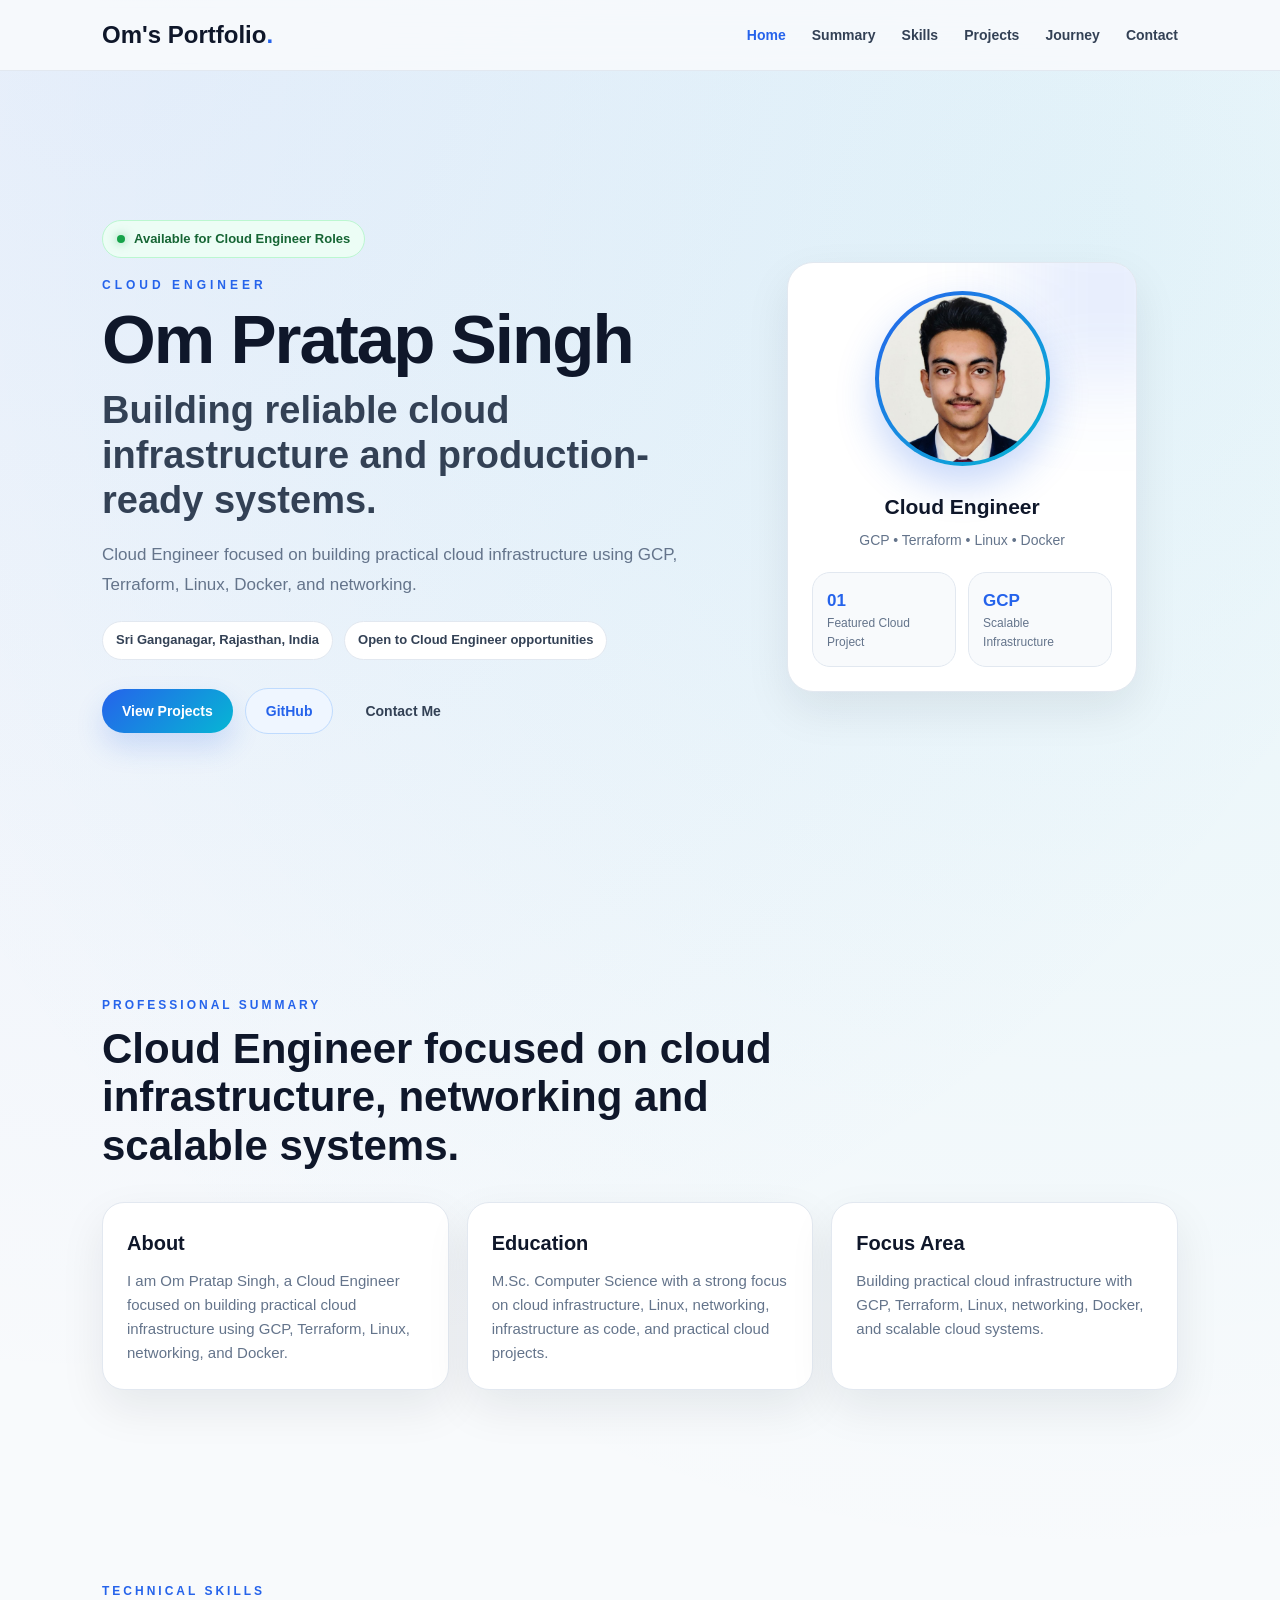
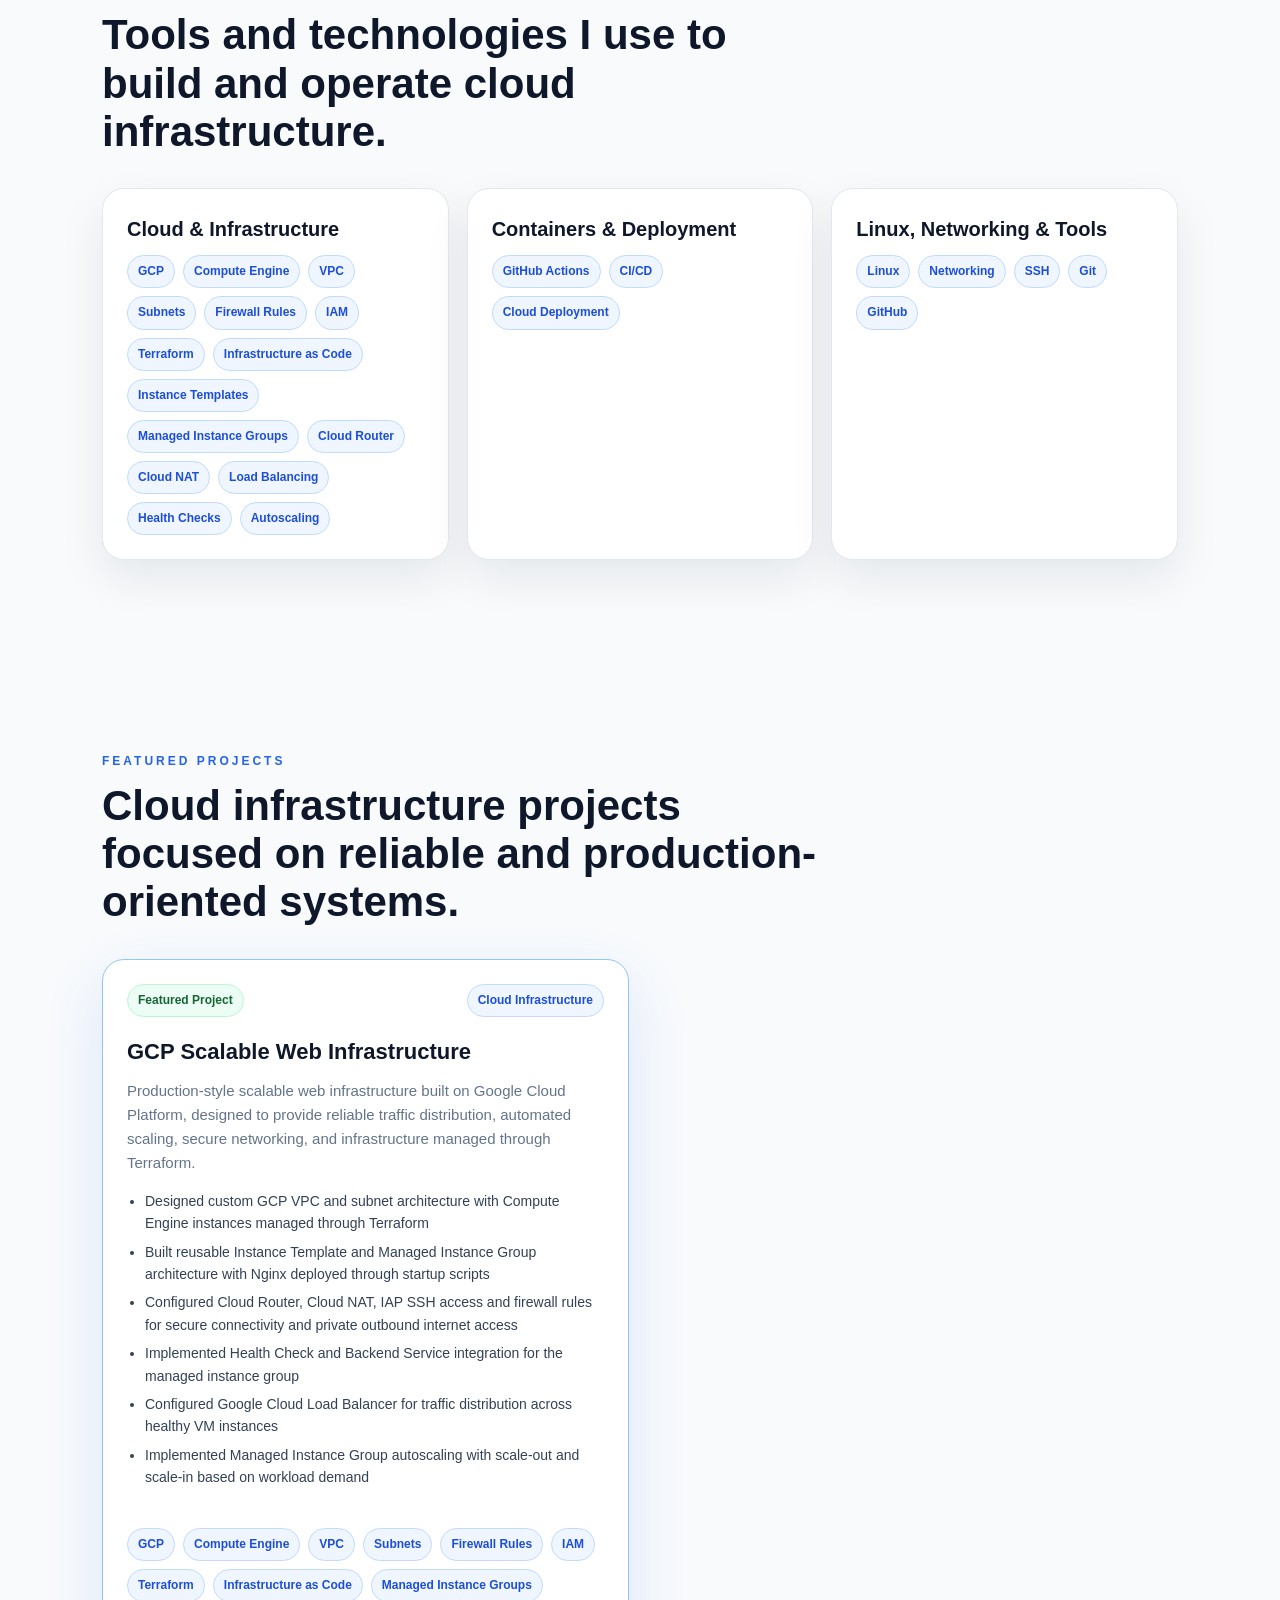
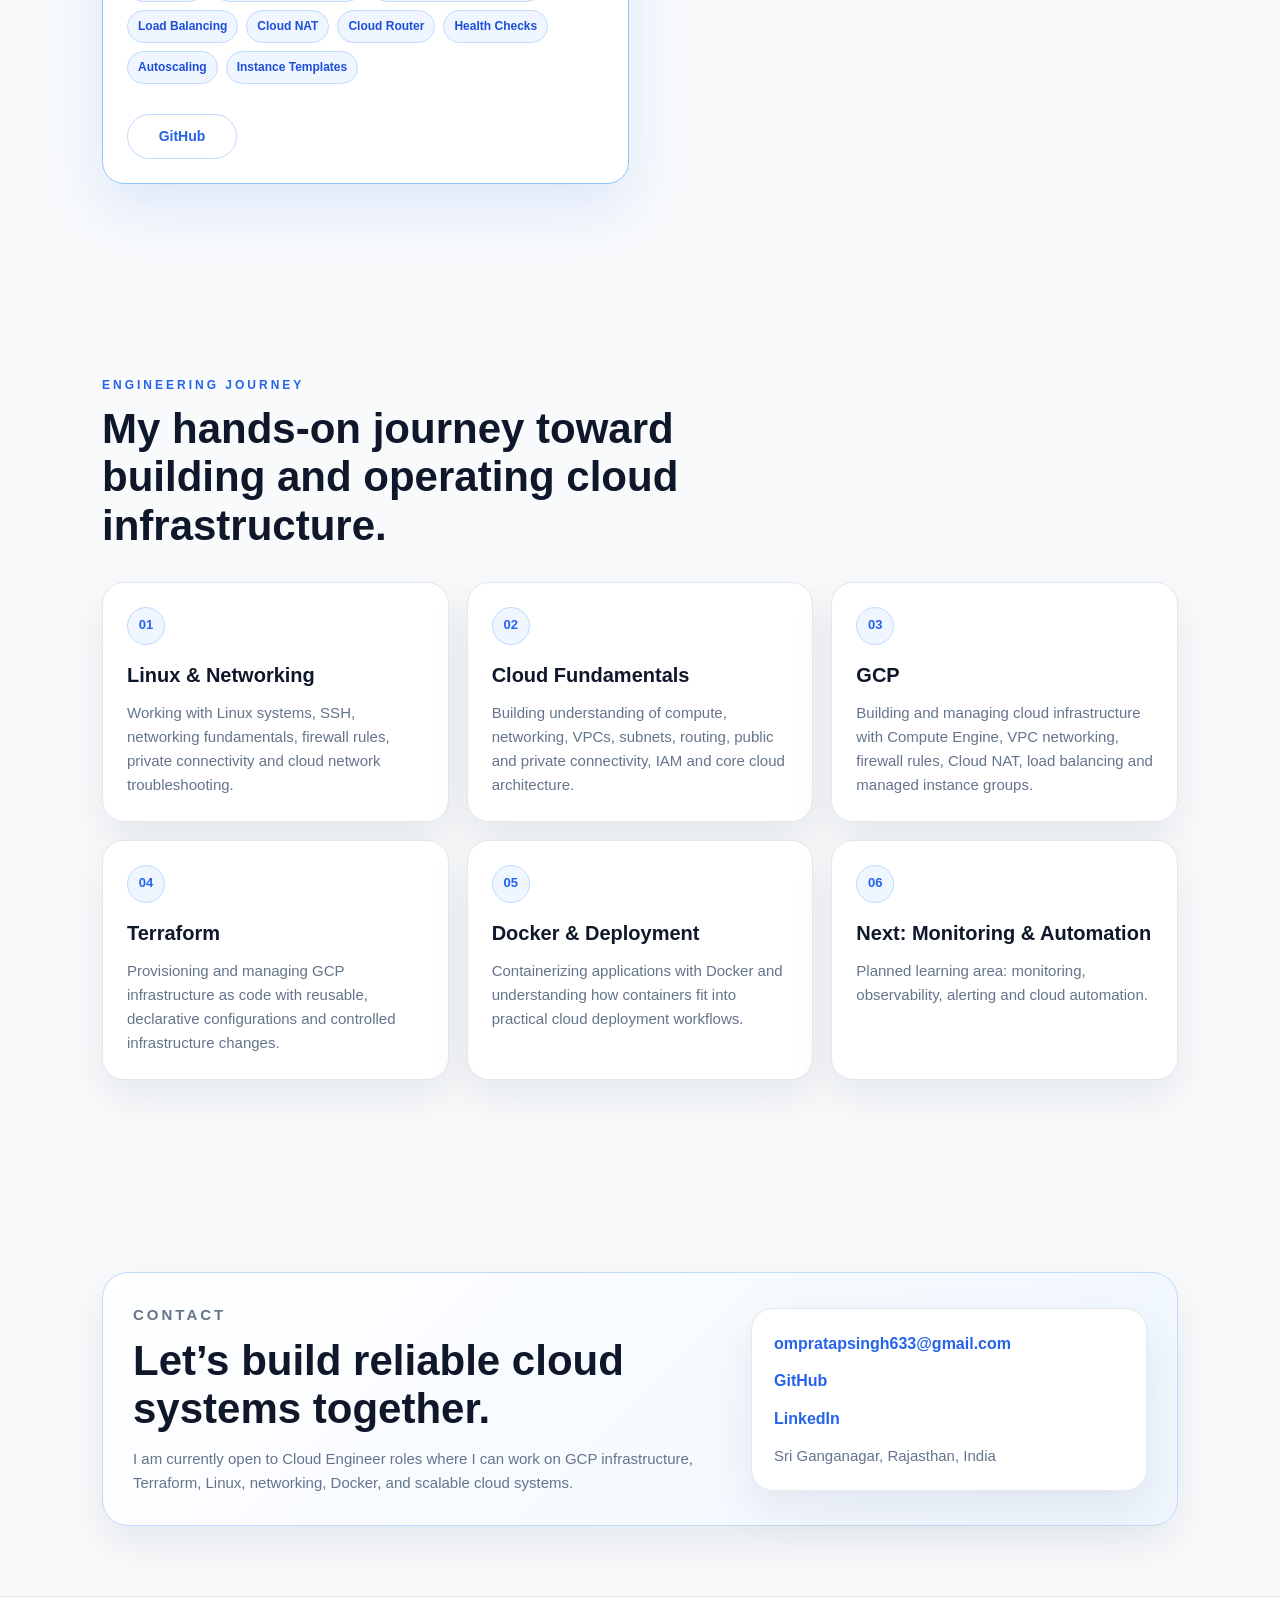
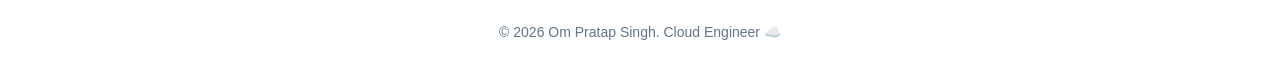
==== commit c2650f23: "added a cloud project" ====
--- a/index.html
+++ b/index.html
@@ -7,9 +7,9 @@
     <title>Om Pratap Singh | Cloud Engineer</title>
 
     <meta
-      name="description"
-      content="Om Pratap Singh - Cloud Engineer focused on GCP, Terraform, Linux, networking, Docker, infrastructure and cloud deployment."
-    />
+        name="description"
+        content="Om Pratap Singh - Cloud Engineer focused on GCP, Terraform, Linux, networking, Docker and scalable cloud infrastructure."
+      />
 
     <link rel="icon" type="image/png" href="favicon.png" />
     <link rel="stylesheet" href="style.css" />
@@ -52,9 +52,8 @@
           <h2>Building reliable cloud infrastructure and production-ready systems.</h2>
 
           <p class="hero-description">
-            M.Sc. Computer Science student focused on building production-style
-            cloud infrastructure using GCP, Terraform, Linux, Docker, networking,
-            monitoring, and deployment automation.
+            Cloud Engineer focused on building practical cloud infrastructure
+            using GCP, Terraform, Linux, Docker, and networking.
           </p>
 
           <div class="hero-info">
@@ -87,13 +86,13 @@
 
             <div class="mini-stats">
               <div>
-                <h4>3+</h4>
-                <p>Projects</p>
+                <h4>01</h4>
+                <p>Featured Cloud Project</p>
               </div>
 
               <div>
-                <h4>IaaS</h4>
-                <p>Production-style System</p>
+                <h4>GCP</h4>
+                <p>Scalable Infrastructure</p>
               </div>
             </div>
           </div>
@@ -101,40 +100,37 @@
       </section>
 
       <section class="section" id="summary">
-        <div class="section-heading">
-          <p>Professional Summary</p>
-          <h2>Cloud Engineer focused on infrastructure, deployment and automation.</h2>
-        </div>
-
-        <div class="summary-grid">
-          <div class="glass-card summary-card">
-            <h3>About</h3>
-            <p>
-              I am Om Pratap Singh, a Cloud Engineer focused on building practical
-              cloud infrastructure using GCP, Terraform, Linux, Docker, networking,
-              monitoring, and deployment automation.
-            </p>
-          </div>
-
-          <div class="glass-card summary-card">
-            <h3>Education</h3>
-            <p>
-              Currently pursuing M.Sc. Computer Science with a strong focus on
-              cloud infrastructure, backend deployment, networking, Linux,
-              infrastructure as code, and production-oriented project building.
-            </p>
-          </div>
-
-          <div class="glass-card summary-card">
-            <h3>Focus Area</h3>
-            <p>
-              My current focus is on building cloud infrastructure with GCP,
-              Terraform, Linux, Docker, networking, monitoring, and
-              production-ready deployment architectures.
-            </p>
-          </div>
-        </div>
-      </section>
+  <div class="section-heading">
+    <p>Professional Summary</p>
+    <h2>Cloud Engineer focused on cloud infrastructure, networking and scalable systems.</h2>
+  </div>
+
+  <div class="summary-grid">
+    <div class="glass-card summary-card">
+      <h3>About</h3>
+      <p>
+        I am Om Pratap Singh, a Cloud Engineer focused on building practical
+        cloud infrastructure using GCP, Terraform, Linux, networking, and Docker.
+      </p>
+    </div>
+
+    <div class="glass-card summary-card">
+      <h3>Education</h3>
+      <p>
+        M.Sc. Computer Science with a strong focus on cloud infrastructure,
+        Linux, networking, infrastructure as code, and practical cloud projects.
+      </p>
+    </div>
+
+    <div class="glass-card summary-card">
+      <h3>Focus Area</h3>
+      <p>
+        Building practical cloud infrastructure with GCP, Terraform,
+        Linux, networking, Docker, and scalable cloud systems.
+      </p>
+    </div>
+  </div>
+</section>
 
       <section class="section" id="skills">
         <div class="section-heading">
@@ -154,20 +150,22 @@
               <span>IAM</span>
               <span>Terraform</span>
               <span>Infrastructure as Code</span>
+              <span>Instance Templates</span>
+              <span>Managed Instance Groups</span>
+              <span>Cloud Router</span>
+              <span>Cloud NAT</span>
+              <span>Load Balancing</span>
+              <span>Health Checks</span>
+              <span>Autoscaling</span>
             </div>
           </div>
 
           <div class="skill-card">
             <h3>Containers & Deployment</h3>
             <div class="skill-list">
-              <span>Docker</span>
-              <span>Docker Hub</span>
               <span>GitHub Actions</span>
               <span>CI/CD</span>
               <span>Cloud Deployment</span>
-              <span>Prometheus</span>
-              <span>Grafana</span>
-              <span>Node Exporter</span>
             </div>
           </div>
 
@@ -176,14 +174,9 @@
             <div class="skill-list">
               <span>Linux</span>
               <span>Networking</span>
-              <span>TCP/IP</span>
-              <span>DNS</span>
-              <span>HTTP/HTTPS</span>
               <span>SSH</span>
               <span>Git</span>
               <span>GitHub</span>
-              <span>Python</span>
-              <span>SQL</span>
             </div>
           </div>
         </div>
@@ -192,63 +185,72 @@
       <section class="section" id="projects">
         <div class="section-heading">
           <p>Featured Projects</p>
-          <h2>Projects demonstrating application development, deployment and engineering workflows.</h2>
+          <h2>Cloud infrastructure projects focused on reliable and production-oriented systems.</h2>
         </div>
 
         <div class="projects-grid">
           <article class="project-card">
             <div class="project-top">
-              <span class="project-label">Newest Project</span>
-              <span class="project-type">AI Agent</span>
-            </div>
-
-            <h3>AI Research Agent</h3>
-
-            <p>
-              Production-style AI Research Agent built with LangGraph that
-              intelligently decides whether web search is required, gathers
-              information from external sources, generates structured responses,
-              and presents them through a modern chat interface.
+              <span class="project-label">Featured Project</span>
+              <span class="project-type">Cloud Infrastructure</span>
+            </div>
+
+            <h3>GCP Scalable Web Infrastructure</h3>
+
+            <p>
+              Production-style scalable web infrastructure built on Google Cloud Platform,
+              designed to provide reliable traffic distribution, automated scaling,
+              secure networking, and infrastructure managed through Terraform.
             </p>
 
             <ul class="project-points">
               <li>
-                Built multi-step LangGraph workflow with Planner, Researcher,
-                Writer, Reviewer and Finalizer nodes
-              </li>
-              <li>Implemented conditional web search with source citations</li>
-              <li>
-                Dockerized application with GitHub Actions CI/CD and Render
-                deployment
-              </li>
-              <li>
-                Created responsive ChatGPT-style UI with typing effect and
-                mobile support
+                Designed custom GCP VPC and subnet architecture with Compute Engine instances
+                managed through Terraform
+              </li>
+              <li>
+                Built reusable Instance Template and Managed Instance Group architecture
+                with Nginx deployed through startup scripts
+              </li>
+              <li>
+                Configured Cloud Router, Cloud NAT, IAP SSH access and firewall rules
+                for secure connectivity and private outbound internet access
+              </li>
+              <li>
+                Implemented Health Check and Backend Service integration for the managed
+                instance group
+              </li>
+              <li>
+                Configured Google Cloud Load Balancer for traffic distribution across
+                healthy VM instances
+              </li>
+              <li>
+                Implemented Managed Instance Group autoscaling with scale-out and scale-in
+                based on workload demand
               </li>
             </ul>
 
             <div class="project-tags">
-              <span>LangGraph</span>
-              <span>FastAPI</span>
-              <span>Groq</span>
-              <span>DuckDuckGo</span>
-              <span>Docker</span>
-              <span>GitHub Actions</span>
-              <span>Render</span>
-              <span>AI Agents</span>
+              <span>GCP</span>
+              <span>Compute Engine</span>
+              <span>VPC</span>
+              <span>Subnets</span>
+              <span>Firewall Rules</span>
+              <span>IAM</span>
+              <span>Terraform</span>
+              <span>Infrastructure as Code</span>
+              <span>Managed Instance Groups</span>
+              <span>Load Balancing</span>
+              <span>Cloud NAT</span>
+              <span>Cloud Router</span>
+              <span>Health Checks</span>
+              <span>Autoscaling</span>
+              <span>Instance Templates</span>
             </div>
 
             <div class="project-actions">
               <a
-                href="https://ai-research-agent-ko6e.onrender.com"
-                target="_blank"
-                class="project-btn"
-              >
-                Live Demo
-              </a>
-
-              <a
-                href="https://github.com/codes-with-om/ai-research-agent"
+                href="https://github.com/codes-with-om/cloud-devops-project-1"
                 target="_blank"
                 class="project-btn outline"
               >
@@ -256,151 +258,14 @@
               </a>
             </div>
           </article>
-
-          <article class="project-card">
-            <div class="project-top">
-              <span class="project-label">Top Project</span>
-              <span class="project-type">RAG / LLM</span>
-            </div>
-
-            <h3>DocuMind AI</h3>
-
-            <p>
-              Production-style Retrieval-Augmented Generation chatbot that
-              allows users to upload documents and ask questions using natural
-              language.
-            </p>
-
-            <ul class="project-points">
-              <li>Built multi-user RAG pipeline with document retrieval</li>
-              <li>
-                Implemented JWT authentication, chat history and source citation
-              </li>
-              <li>
-                Integrated FastAPI, LangChain, ChromaDB and OpenRouter LLM
-              </li>
-            </ul>
-
-            <div class="project-tags">
-              <span>FastAPI</span>
-              <span>LangChain</span>
-              <span>RAG</span>
-              <span>ChromaDB</span>
-              <span>LLM</span>
-              <span>JWT</span>
-            </div>
-
-            <div class="project-actions">
-              <a
-                href="https://github.com/codes-with-om/DocuMind-AI"
-                target="_blank"
-                class="project-btn"
-              >
-                GitHub
-              </a>
-            </div>
-          </article>
-          <article class="project-card">
-            <div class="project-top">
-              <span class="project-label">Featured</span>
-              <span class="project-type">Classification</span>
-            </div>
-
-            <h3>Customer Churn Prediction</h3>
-
-            <p>
-              Full-stack machine learning classification project focused on
-              predicting customer churn with a deployment-ready workflow.
-            </p>
-
-            <ul class="project-points">
-              <li>
-                Built classification workflow for customer churn prediction
-              </li>
-              <li>Created FastAPI backend and frontend integration</li>
-              <li>Dockerized and deployed full-stack project on Render</li>
-            </ul>
-
-            <div class="project-tags">
-              <span>Python</span>
-              <span>Scikit-learn</span>
-              <span>FastAPI</span>
-              <span>Docker</span>
-              <span>Render</span>
-            </div>
-
-            <div class="project-actions">
-              <a
-                href="https://customer-churn-o22l.onrender.com"
-                target="_blank"
-                class="project-btn"
-              >
-                Live Demo
-              </a>
-
-              <a
-                href="https://github.com/codes-with-om/customer-churn-prediction-full-stack"
-                target="_blank"
-                class="project-btn outline"
-              >
-                GitHub
-              </a>
-            </div>
-          </article>
-
-          <article class="project-card">
-            <div class="project-top">
-              <span class="project-label">Featured</span>
-              <span class="project-type">Regression</span>
-            </div>
-
-            <h3>Student Score Predictor</h3>
-
-            <p>
-              End-to-end ML regression application that predicts student
-              performance using Scikit-learn, FastAPI, Docker, GitHub Actions,
-              and Render.
-            </p>
-
-            <ul class="project-points">
-              <li>Built complete ML pipeline using Scikit-learn</li>
-              <li>Integrated trained model with FastAPI backend</li>
-              <li>Containerized and deployed application on Render</li>
-            </ul>
-
-            <div class="project-tags">
-              <span>Python</span>
-              <span>Scikit-learn</span>
-              <span>FastAPI</span>
-              <span>Docker</span>
-              <span>Render</span>
-            </div>
-
-            <div class="project-actions">
-              <a
-                href="https://student-score-predictor-u8y0.onrender.com"
-                target="_blank"
-                class="project-btn"
-              >
-                Live Demo
-              </a>
-
-              <a
-                href="https://github.com/codes-with-om/student-score-predictor"
-                target="_blank"
-                class="project-btn outline"
-              >
-                GitHub
-              </a>
-            </div>
-          </article>
-        </div>
+        </div>
+
       </section>
 
       <section class="section" id="journey">
         <div class="section-heading">
           <p>Engineering Journey</p>
-          <h2>My roadmap toward becoming a production-ready Cloud Engineer.</h2>
+          <h2>My hands-on journey toward building and operating cloud infrastructure.</h2>
         </div>
 
         <div class="timeline">
@@ -408,7 +273,8 @@
             <span>01</span>
             <h3>Linux & Networking</h3>
             <p>
-              Building practical foundations in Linux, networking, SSH and cloud connectivity.
+              Working with Linux systems, SSH, networking fundamentals, firewall rules,
+              private connectivity and cloud network troubleshooting.
             </p>
           </div>
 
@@ -416,7 +282,8 @@
             <span>02</span>
             <h3>Cloud Fundamentals</h3>
             <p>
-              Understanding compute, storage, networking, VPCs, subnets and cloud architecture.
+              Building understanding of compute, networking, VPCs, subnets, routing,
+              public and private connectivity, IAM and core cloud architecture.
             </p>
           </div>
 
@@ -424,7 +291,8 @@
             <span>03</span>
             <h3>GCP</h3>
             <p>
-              Working with Compute Engine, VPC networking, firewall rules and cloud resources.
+              Building and managing cloud infrastructure with Compute Engine, VPC networking,
+              firewall rules, Cloud NAT, load balancing and managed instance groups.
             </p>
           </div>
 
@@ -432,7 +300,8 @@
             <span>04</span>
             <h3>Terraform</h3>
             <p>
-              Managing cloud infrastructure as code with reusable and declarative configurations.
+              Provisioning and managing GCP infrastructure as code with reusable,
+              declarative configurations and controlled infrastructure changes.
             </p>
           </div>
 
@@ -440,15 +309,16 @@
             <span>05</span>
             <h3>Docker & Deployment</h3>
             <p>
-              Containerizing applications and understanding production deployment workflows.
+              Containerizing applications with Docker and understanding how containers
+              fit into practical cloud deployment workflows.
             </p>
           </div>
 
           <div class="timeline-item">
             <span>06</span>
-            <h3>Monitoring & Automation</h3>
-            <p>
-              Working with Prometheus, Grafana, Node Exporter and CI/CD workflows.
+            <h3>Next: Monitoring & Automation</h3>
+            <p>
+              Planned learning area: monitoring, observability, alerting and cloud automation.
             </p>
           </div>
         </div>
@@ -462,7 +332,7 @@
             <p>
               I am currently open to Cloud Engineer roles where I can work on
               GCP infrastructure, Terraform, Linux, networking, Docker,
-              monitoring, deployment and production-ready cloud systems.
+              and scalable cloud systems.
             </p>
           </div>
 
--- a/style.css
+++ b/style.css
@@ -351,7 +351,12 @@
   color: var(--text-main);
 }
 
-.summary-grid,
+.summary-grid {
+  display: grid;
+  grid-template-columns: repeat(3, 1fr);
+  gap: 18px;
+}
+
 .skills-container {
   display: grid;
   grid-template-columns: repeat(3, 1fr);
@@ -600,8 +605,6 @@
     justify-content: flex-start;
   }
 
-  .summary-grid,
-  .skills-container,
   .projects-grid {
     grid-template-columns: 1fr;
   }
@@ -754,4 +757,30 @@
   object-position: center 10%;
   transform: none;
   display: block;
+}
+
+/* Summary cards - desktop horizontal layout */
+.summary-grid {
+  display: grid !important;
+  grid-template-columns: repeat(3, minmax(0, 1fr)) !important;
+  gap: 18px !important;
+}
+
+.summary-grid,
+.skills-container {
+  display: grid;
+  grid-template-columns: repeat(3, minmax(0, 1fr));
+  gap: 18px;
+}
+
+.summary-grid {
+  display: grid !important;
+  grid-template-columns: 1fr 1fr 1fr !important;
+  gap: 18px !important;
+}
+
+.skills-container {
+  display: grid !important;
+  grid-template-columns: 1fr 1fr 1fr !important;
+  gap: 18px !important;
 }
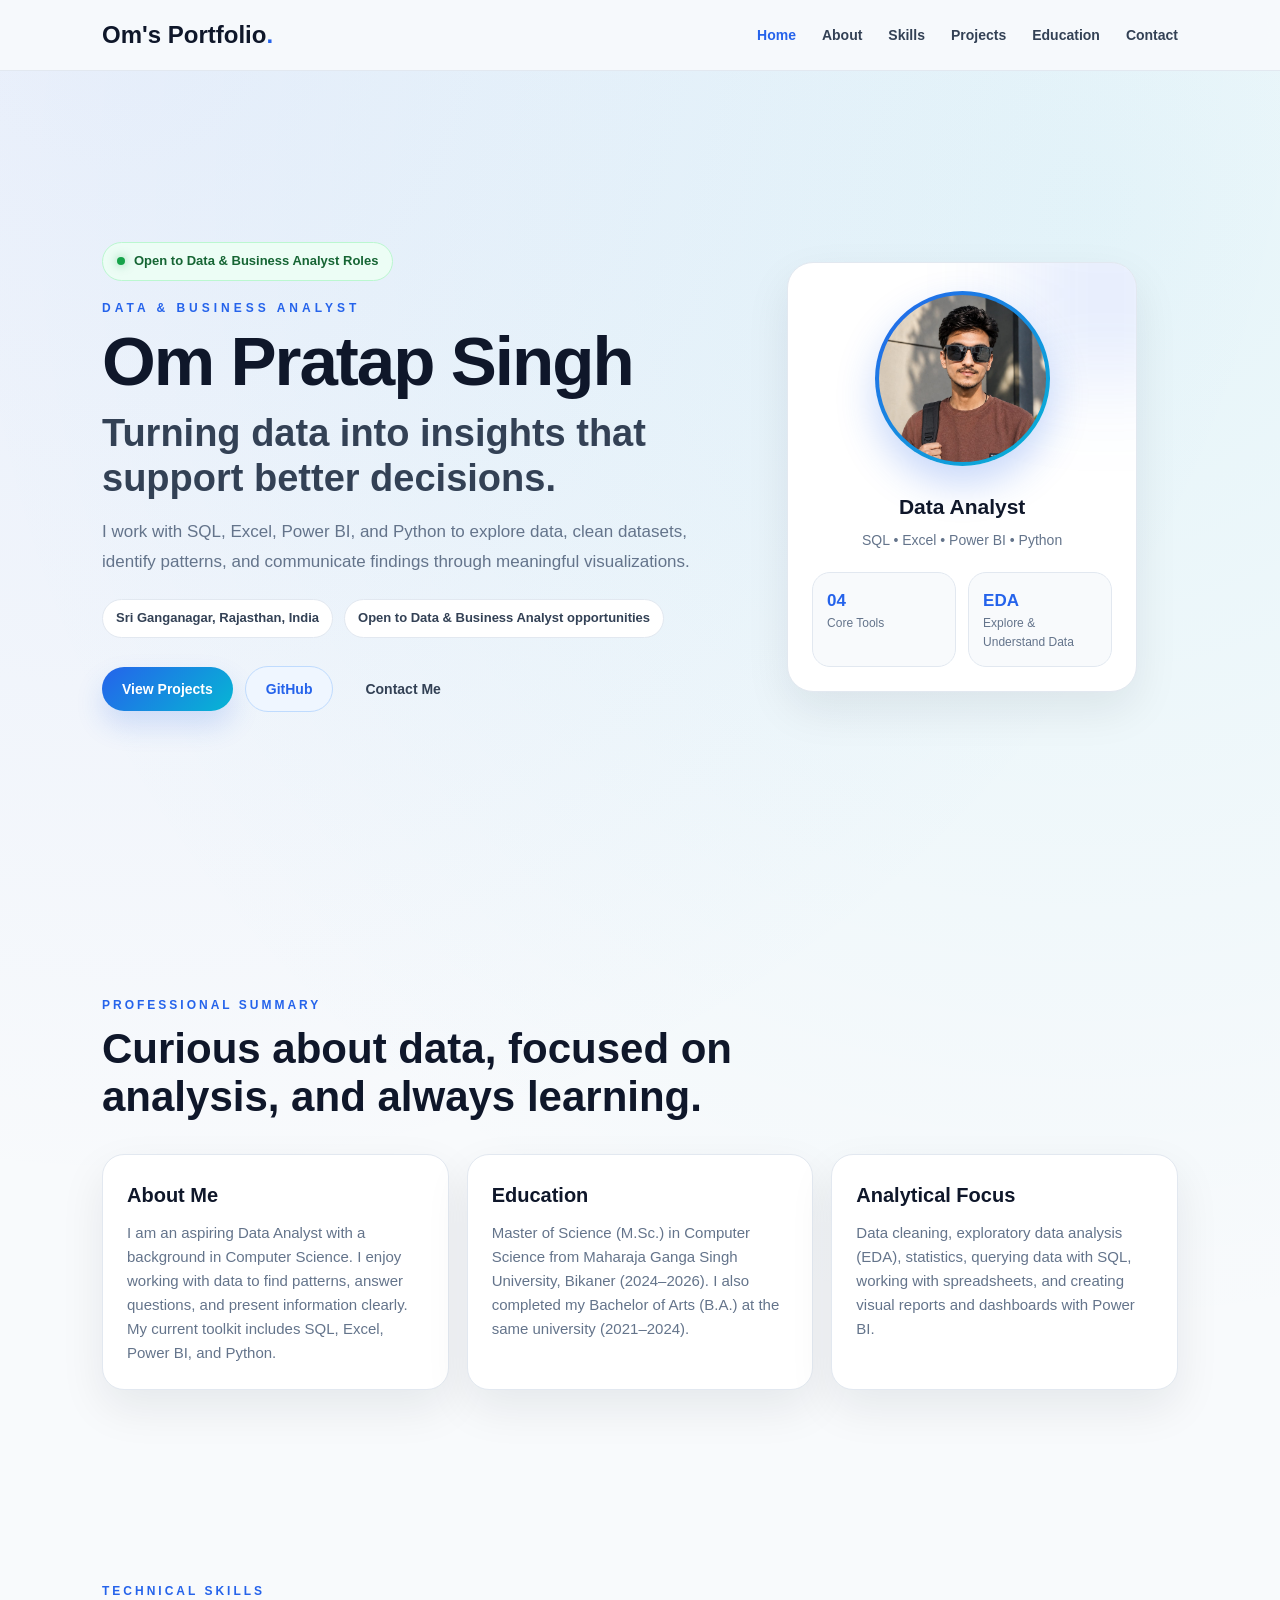
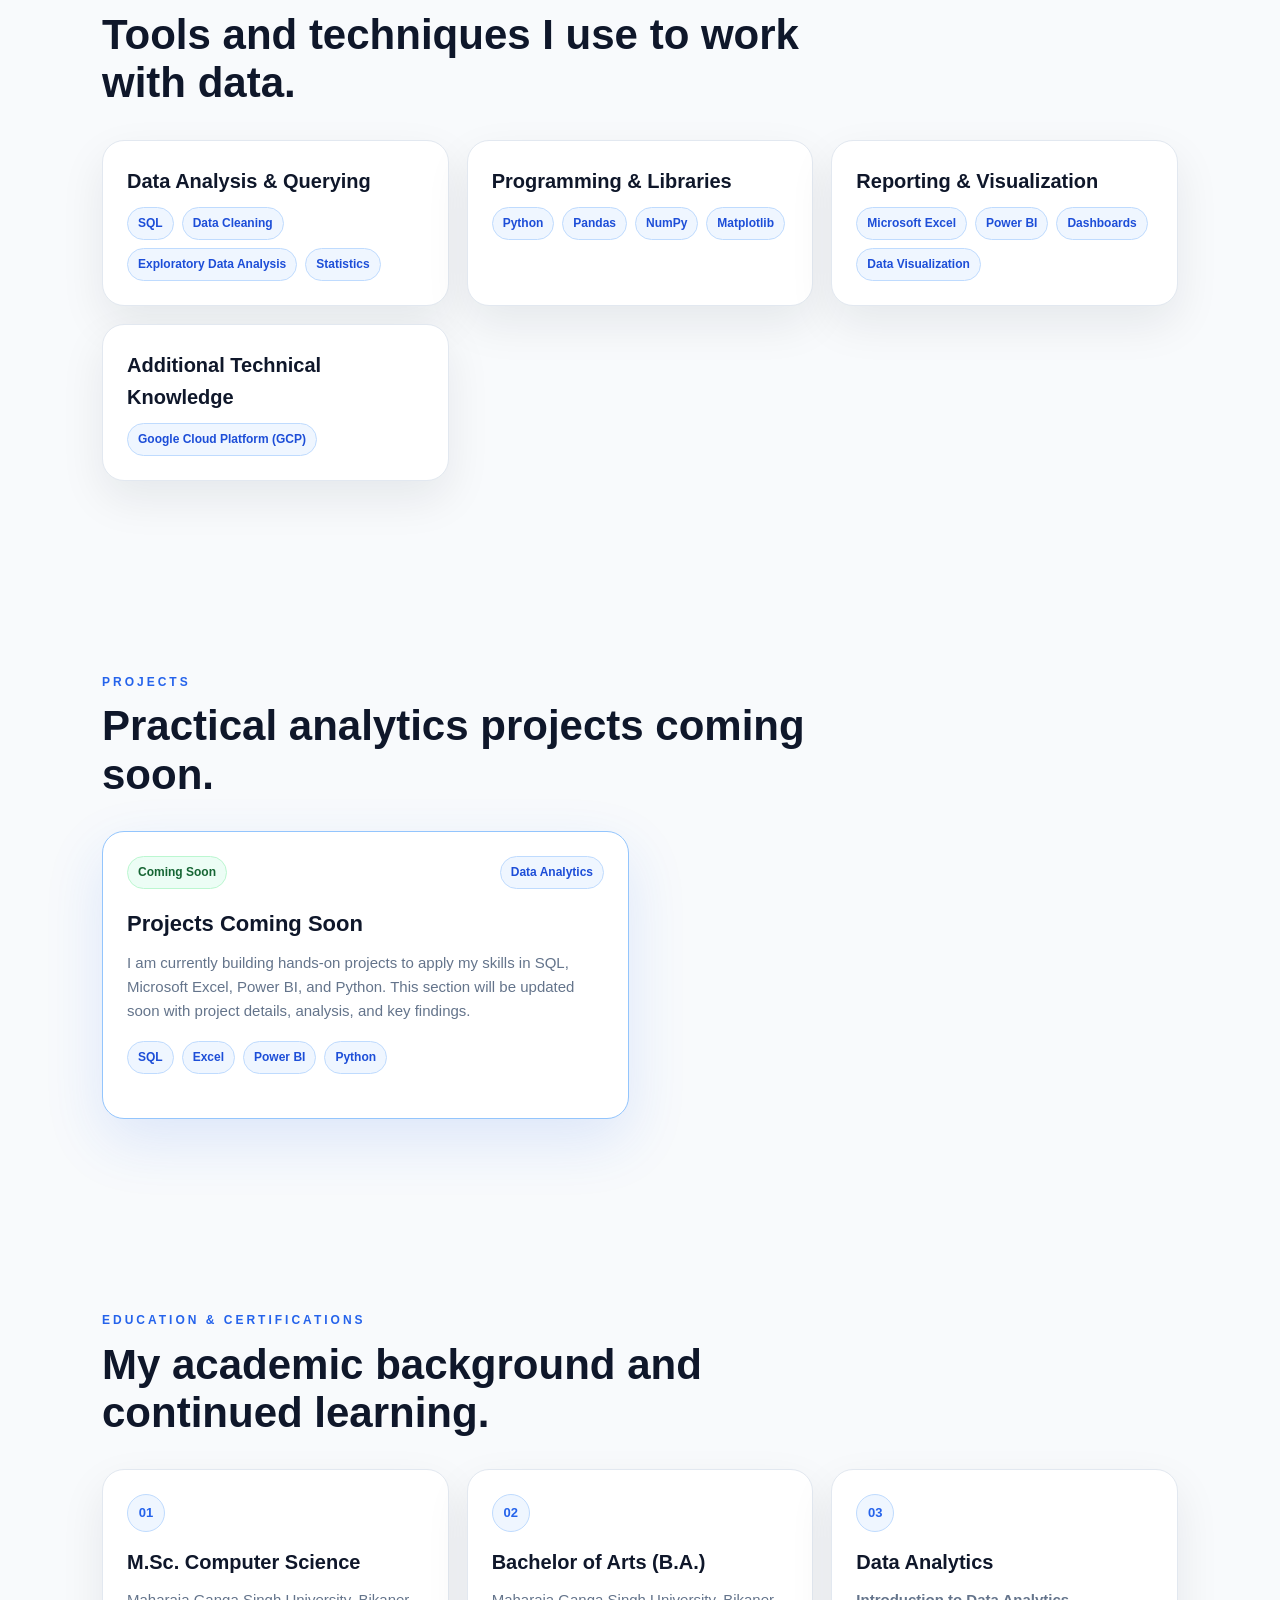
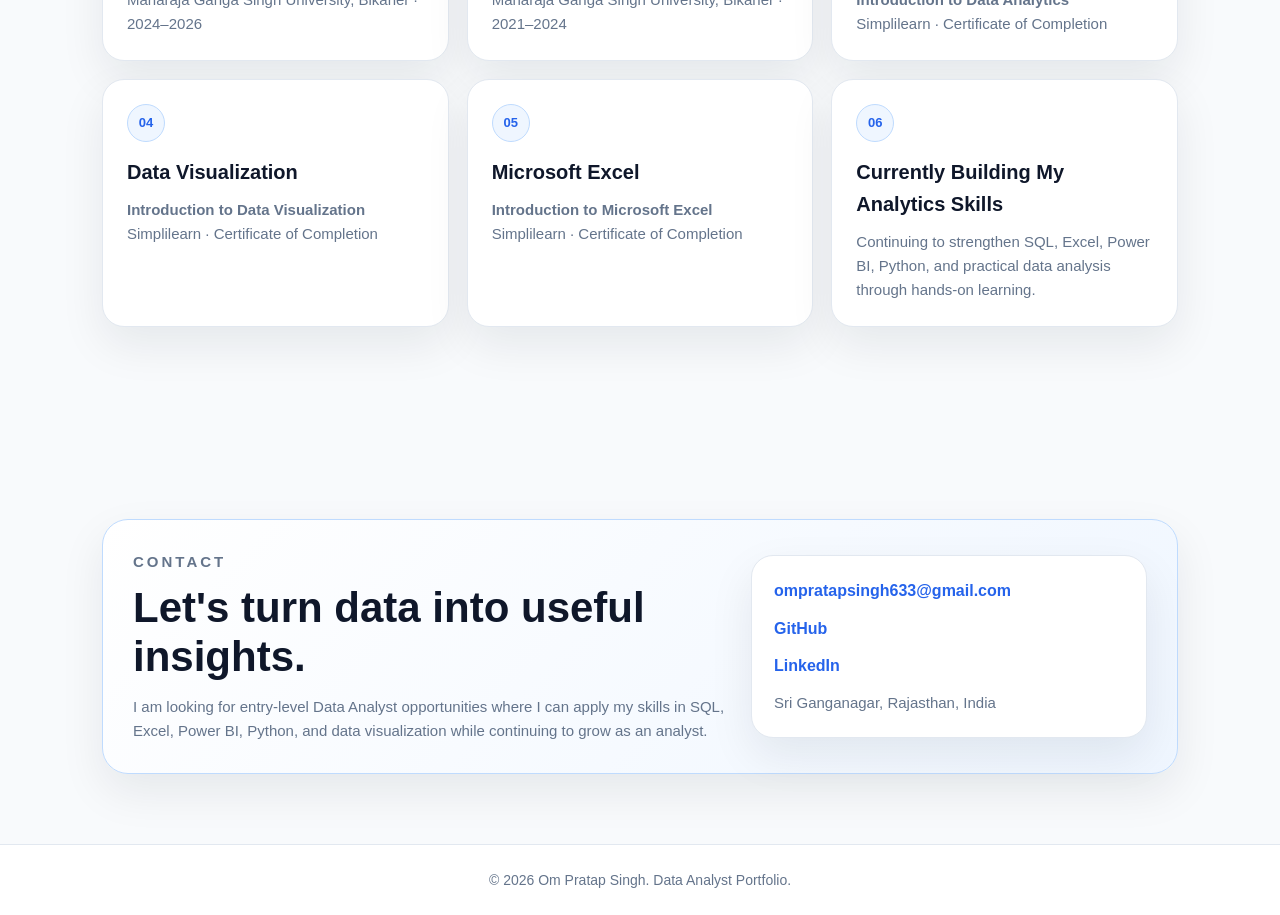
==== commit 7d71279a: "Slight Changes" ====
--- a/index.html
+++ b/index.html
@@ -4,12 +4,11 @@
     <meta charset="UTF-8" />
     <meta name="viewport" content="width=device-width, initial-scale=1.0" />
 
-    <title>Om Pratap Singh | Cloud Engineer</title>
-
+    <title>Om Pratap Singh | Aspiring Data Analyst</title>
     <meta
-        name="description"
-        content="Om Pratap Singh - Cloud Engineer focused on GCP, Terraform, Linux, networking, Docker and scalable cloud infrastructure."
-      />
+      name="description"
+      content="Om Pratap Singh, aspiring Data Analyst skilled in SQL, Excel, Power BI, Python, data cleaning, exploratory data analysis, and data visualization."
+    />
 
     <link rel="icon" type="image/png" href="favicon.png" />
     <link rel="stylesheet" href="style.css" />
@@ -22,10 +21,10 @@
 
         <ul class="nav-links" id="navLinks">
           <li><a href="#home">Home</a></li>
-          <li><a href="#summary">Summary</a></li>
+          <li><a href="#summary">About</a></li>
           <li><a href="#skills">Skills</a></li>
           <li><a href="#projects">Projects</a></li>
-          <li><a href="#journey">Journey</a></li>
+          <li><a href="#journey">Education</a></li>
           <li><a href="#contact">Contact</a></li>
         </ul>
 
@@ -42,23 +41,24 @@
         <div class="hero-left">
           <div class="status-badge">
             <span></span>
-            Available for Cloud Engineer Roles
-          </div>
-
-          <p class="eyebrow">Cloud Engineer</p>
+            Open to Data & Business Analyst Roles
+          </div>
+
+          <p class="eyebrow">Data & Business Analyst</p>
 
           <h1>Om Pratap Singh</h1>
 
-          <h2>Building reliable cloud infrastructure and production-ready systems.</h2>
+          <h2>Turning data into insights that support better decisions.</h2>
 
           <p class="hero-description">
-            Cloud Engineer focused on building practical cloud infrastructure
-            using GCP, Terraform, Linux, Docker, and networking.
+            I work with SQL, Excel, Power BI, and Python to explore data, clean
+            datasets, identify patterns, and communicate findings through
+            meaningful visualizations.
           </p>
 
           <div class="hero-info">
             <p>Sri Ganganagar, Rajasthan, India</p>
-            <p>Open to Cloud Engineer opportunities</p>
+            <p>Open to Data & Business Analyst opportunities</p>
           </div>
 
           <div class="hero-buttons">
@@ -66,6 +66,7 @@
             <a
               href="https://github.com/codes-with-om"
               target="_blank"
+              rel="noopener noreferrer"
               class="btn secondary-btn"
               >GitHub</a
             >
@@ -76,23 +77,23 @@
         <div class="hero-right">
           <div class="profile-card">
             <div class="avatar-circle">
-              <img src="images/profile.jpg" alt="Om Pratap Singh" />
+              <img src="images/profile.jpeg" alt="Om Pratap Singh" />
             </div>
 
             <div class="profile-details">
-              <h3>Cloud Engineer</h3>
-              <p>GCP • Terraform • Linux • Docker</p>
+              <h3>Data Analyst</h3>
+              <p>SQL • Excel • Power BI • Python</p>
             </div>
 
             <div class="mini-stats">
               <div>
-                <h4>01</h4>
-                <p>Featured Cloud Project</p>
+                <h4>04</h4>
+                <p>Core Tools</p>
               </div>
 
               <div>
-                <h4>GCP</h4>
-                <p>Scalable Infrastructure</p>
+                <h4>EDA</h4>
+                <p>Explore & Understand Data</p>
               </div>
             </div>
           </div>
@@ -100,83 +101,83 @@
       </section>
 
       <section class="section" id="summary">
-  <div class="section-heading">
-    <p>Professional Summary</p>
-    <h2>Cloud Engineer focused on cloud infrastructure, networking and scalable systems.</h2>
-  </div>
-
-  <div class="summary-grid">
-    <div class="glass-card summary-card">
-      <h3>About</h3>
-      <p>
-        I am Om Pratap Singh, a Cloud Engineer focused on building practical
-        cloud infrastructure using GCP, Terraform, Linux, networking, and Docker.
-      </p>
-    </div>
-
-    <div class="glass-card summary-card">
-      <h3>Education</h3>
-      <p>
-        M.Sc. Computer Science with a strong focus on cloud infrastructure,
-        Linux, networking, infrastructure as code, and practical cloud projects.
-      </p>
-    </div>
-
-    <div class="glass-card summary-card">
-      <h3>Focus Area</h3>
-      <p>
-        Building practical cloud infrastructure with GCP, Terraform,
-        Linux, networking, Docker, and scalable cloud systems.
-      </p>
-    </div>
-  </div>
-</section>
+        <div class="section-heading">
+          <p>Professional Summary</p>
+          <h2>Curious about data, focused on analysis, and always learning.</h2>
+        </div>
+
+        <div class="summary-grid">
+          <div class="glass-card summary-card">
+            <h3>About Me</h3>
+            <p>
+              I am an aspiring Data Analyst with a background in Computer
+              Science. I enjoy working with data to find patterns, answer
+              questions, and present information clearly. My current toolkit
+              includes SQL, Excel, Power BI, and Python.
+            </p>
+          </div>
+
+          <div class="glass-card summary-card">
+            <h3>Education</h3>
+            <p>
+              Master of Science (M.Sc.) in Computer Science from Maharaja Ganga
+              Singh University, Bikaner (2024–2026). I also completed my
+              Bachelor of Arts (B.A.) at the same university (2021–2024).
+            </p>
+          </div>
+
+          <div class="glass-card summary-card">
+            <h3>Analytical Focus</h3>
+            <p>
+              Data cleaning, exploratory data analysis (EDA), statistics,
+              querying data with SQL, working with spreadsheets, and creating
+              visual reports and dashboards with Power BI.
+            </p>
+          </div>
+        </div>
+      </section>
 
       <section class="section" id="skills">
         <div class="section-heading">
           <p>Technical Skills</p>
-          <h2>Tools and technologies I use to build and operate cloud infrastructure.</h2>
+          <h2>Tools and techniques I use to work with data.</h2>
         </div>
 
         <div class="skills-container">
           <div class="skill-card">
-            <h3>Cloud & Infrastructure</h3>
+            <h3>Data Analysis & Querying</h3>
             <div class="skill-list">
-              <span>GCP</span>
-              <span>Compute Engine</span>
-              <span>VPC</span>
-              <span>Subnets</span>
-              <span>Firewall Rules</span>
-              <span>IAM</span>
-              <span>Terraform</span>
-              <span>Infrastructure as Code</span>
-              <span>Instance Templates</span>
-              <span>Managed Instance Groups</span>
-              <span>Cloud Router</span>
-              <span>Cloud NAT</span>
-              <span>Load Balancing</span>
-              <span>Health Checks</span>
-              <span>Autoscaling</span>
+              <span>SQL</span>
+              <span>Data Cleaning</span>
+              <span>Exploratory Data Analysis</span>
+              <span>Statistics</span>
             </div>
           </div>
 
           <div class="skill-card">
-            <h3>Containers & Deployment</h3>
+            <h3>Programming & Libraries</h3>
             <div class="skill-list">
-              <span>GitHub Actions</span>
-              <span>CI/CD</span>
-              <span>Cloud Deployment</span>
+              <span>Python</span>
+              <span>Pandas</span>
+              <span>NumPy</span>
+              <span>Matplotlib</span>
             </div>
           </div>
 
           <div class="skill-card">
-            <h3>Linux, Networking & Tools</h3>
+            <h3>Reporting & Visualization</h3>
             <div class="skill-list">
-              <span>Linux</span>
-              <span>Networking</span>
-              <span>SSH</span>
-              <span>Git</span>
-              <span>GitHub</span>
+              <span>Microsoft Excel</span>
+              <span>Power BI</span>
+              <span>Dashboards</span>
+              <span>Data Visualization</span>
+            </div>
+          </div>
+
+          <div class="skill-card">
+            <h3>Additional Technical Knowledge</h3>
+            <div class="skill-list">
+              <span>Google Cloud Platform (GCP)</span>
             </div>
           </div>
         </div>
@@ -184,141 +185,91 @@
 
       <section class="section" id="projects">
         <div class="section-heading">
-          <p>Featured Projects</p>
-          <h2>Cloud infrastructure projects focused on reliable and production-oriented systems.</h2>
+          <p>Projects</p>
+          <h2>Practical analytics projects coming soon.</h2>
         </div>
 
         <div class="projects-grid">
           <article class="project-card">
             <div class="project-top">
-              <span class="project-label">Featured Project</span>
-              <span class="project-type">Cloud Infrastructure</span>
-            </div>
-
-            <h3>GCP Scalable Web Infrastructure</h3>
-
-            <p>
-              Production-style scalable web infrastructure built on Google Cloud Platform,
-              designed to provide reliable traffic distribution, automated scaling,
-              secure networking, and infrastructure managed through Terraform.
-            </p>
-
-            <ul class="project-points">
-              <li>
-                Designed custom GCP VPC and subnet architecture with Compute Engine instances
-                managed through Terraform
-              </li>
-              <li>
-                Built reusable Instance Template and Managed Instance Group architecture
-                with Nginx deployed through startup scripts
-              </li>
-              <li>
-                Configured Cloud Router, Cloud NAT, IAP SSH access and firewall rules
-                for secure connectivity and private outbound internet access
-              </li>
-              <li>
-                Implemented Health Check and Backend Service integration for the managed
-                instance group
-              </li>
-              <li>
-                Configured Google Cloud Load Balancer for traffic distribution across
-                healthy VM instances
-              </li>
-              <li>
-                Implemented Managed Instance Group autoscaling with scale-out and scale-in
-                based on workload demand
-              </li>
-            </ul>
+              <span class="project-label">Coming Soon</span>
+              <span class="project-type">Data Analytics</span>
+            </div>
+
+            <h3>Projects Coming Soon</h3>
+
+            <p>
+              I am currently building hands-on projects to apply my skills in
+              SQL, Microsoft Excel, Power BI, and Python. This section will be
+              updated soon with project details, analysis, and key findings.
+            </p>
 
             <div class="project-tags">
-              <span>GCP</span>
-              <span>Compute Engine</span>
-              <span>VPC</span>
-              <span>Subnets</span>
-              <span>Firewall Rules</span>
-              <span>IAM</span>
-              <span>Terraform</span>
-              <span>Infrastructure as Code</span>
-              <span>Managed Instance Groups</span>
-              <span>Load Balancing</span>
-              <span>Cloud NAT</span>
-              <span>Cloud Router</span>
-              <span>Health Checks</span>
-              <span>Autoscaling</span>
-              <span>Instance Templates</span>
-            </div>
-
-            <div class="project-actions">
-              <a
-                href="https://github.com/codes-with-om/cloud-devops-project-1"
-                target="_blank"
-                class="project-btn outline"
-              >
-                GitHub
-              </a>
+              <span>SQL</span>
+              <span>Excel</span>
+              <span>Power BI</span>
+              <span>Python</span>
             </div>
           </article>
         </div>
-
       </section>
 
       <section class="section" id="journey">
         <div class="section-heading">
-          <p>Engineering Journey</p>
-          <h2>My hands-on journey toward building and operating cloud infrastructure.</h2>
+          <p>Education & Certifications</p>
+          <h2>My academic background and continued learning.</h2>
         </div>
 
         <div class="timeline">
           <div class="timeline-item">
             <span>01</span>
-            <h3>Linux & Networking</h3>
-            <p>
-              Working with Linux systems, SSH, networking fundamentals, firewall rules,
-              private connectivity and cloud network troubleshooting.
+            <h3>M.Sc. Computer Science</h3>
+            <p>
+              Maharaja Ganga Singh University, Bikaner · 2024–2026
             </p>
           </div>
 
           <div class="timeline-item">
             <span>02</span>
-            <h3>Cloud Fundamentals</h3>
-            <p>
-              Building understanding of compute, networking, VPCs, subnets, routing,
-              public and private connectivity, IAM and core cloud architecture.
+            <h3>Bachelor of Arts (B.A.)</h3>
+            <p>
+              Maharaja Ganga Singh University, Bikaner · 2021–2024
             </p>
           </div>
 
           <div class="timeline-item">
             <span>03</span>
-            <h3>GCP</h3>
-            <p>
-              Building and managing cloud infrastructure with Compute Engine, VPC networking,
-              firewall rules, Cloud NAT, load balancing and managed instance groups.
+            <h3>Data Analytics</h3>
+            <p>
+              <strong>Introduction to Data Analytics</strong><br />
+              Simplilearn · Certificate of Completion
             </p>
           </div>
 
           <div class="timeline-item">
             <span>04</span>
-            <h3>Terraform</h3>
-            <p>
-              Provisioning and managing GCP infrastructure as code with reusable,
-              declarative configurations and controlled infrastructure changes.
+            <h3>Data Visualization</h3>
+            <p>
+              <strong>Introduction to Data Visualization</strong><br />
+              Simplilearn · Certificate of Completion
             </p>
           </div>
 
           <div class="timeline-item">
             <span>05</span>
-            <h3>Docker & Deployment</h3>
-            <p>
-              Containerizing applications with Docker and understanding how containers
-              fit into practical cloud deployment workflows.
+            <h3>Microsoft Excel</h3>
+            <p>
+              <strong>Introduction to Microsoft Excel</strong><br />
+              Simplilearn · Certificate of Completion
             </p>
           </div>
 
           <div class="timeline-item">
             <span>06</span>
-            <h3>Next: Monitoring & Automation</h3>
-            <p>
-              Planned learning area: monitoring, observability, alerting and cloud automation.
+            <h3>Currently Building My Analytics Skills</h3>
+            <p>
+              Continuing to strengthen SQL, Excel, Power BI, Python, and
+              practical data analysis through hands-on learning.
             </p>
           </div>
         </div>
@@ -328,11 +279,11 @@
         <div class="contact-wrapper">
           <div>
             <p class="contact-label">Contact</p>
-            <h2>Let’s build reliable cloud systems together.</h2>
-            <p>
-              I am currently open to Cloud Engineer roles where I can work on
-              GCP infrastructure, Terraform, Linux, networking, Docker,
-              and scalable cloud systems.
+            <h2>Let's turn data into useful insights.</h2>
+            <p>
+              I am looking for entry-level Data Analyst opportunities where I
+              can apply my skills in SQL, Excel, Power BI, Python, and data
+              visualization while continuing to grow as an analyst.
             </p>
           </div>
 
@@ -341,16 +292,19 @@
               ompratapsingh633@gmail.com
             </a>
 
-            <a href="https://github.com/codes-with-om" target="_blank">
-              GitHub
-            </a>
+            <a
+              href="https://github.com/codes-with-om"
+              target="_blank"
+              rel="noopener noreferrer"
+              >GitHub</a
+            >
 
             <a
               href="https://www.linkedin.com/in/om-pratap-singh-438247331/"
               target="_blank"
+              rel="noopener noreferrer"
+              >LinkedIn</a
             >
-              LinkedIn
-            </a>
 
             <p>Sri Ganganagar, Rajasthan, India</p>
           </div>
@@ -359,9 +313,9 @@
     </main>
 
     <footer class="footer">
-      <p>© 2026 Om Pratap Singh. Cloud Engineer ☁️</p>
+      <p>© 2026 Om Pratap Singh. Data Analyst Portfolio.</p>
     </footer>
 
     <script src="script.js"></script>
   </body>
-</html>+</html>
--- a/style.css
+++ b/style.css
@@ -666,7 +666,15 @@
     max-width: 100%;
   }
 
+  .skills-container {
+    grid-template-columns: 1fr;
+  }
+
   .timeline {
+    grid-template-columns: 1fr;
+  }
+
+  .summary-grid {
     grid-template-columns: 1fr;
   }
 
@@ -757,30 +765,4 @@
   object-position: center 10%;
   transform: none;
   display: block;
-}
-
-/* Summary cards - desktop horizontal layout */
-.summary-grid {
-  display: grid !important;
-  grid-template-columns: repeat(3, minmax(0, 1fr)) !important;
-  gap: 18px !important;
-}
-
-.summary-grid,
-.skills-container {
-  display: grid;
-  grid-template-columns: repeat(3, minmax(0, 1fr));
-  gap: 18px;
-}
-
-.summary-grid {
-  display: grid !important;
-  grid-template-columns: 1fr 1fr 1fr !important;
-  gap: 18px !important;
-}
-
-.skills-container {
-  display: grid !important;
-  grid-template-columns: 1fr 1fr 1fr !important;
-  gap: 18px !important;
 }
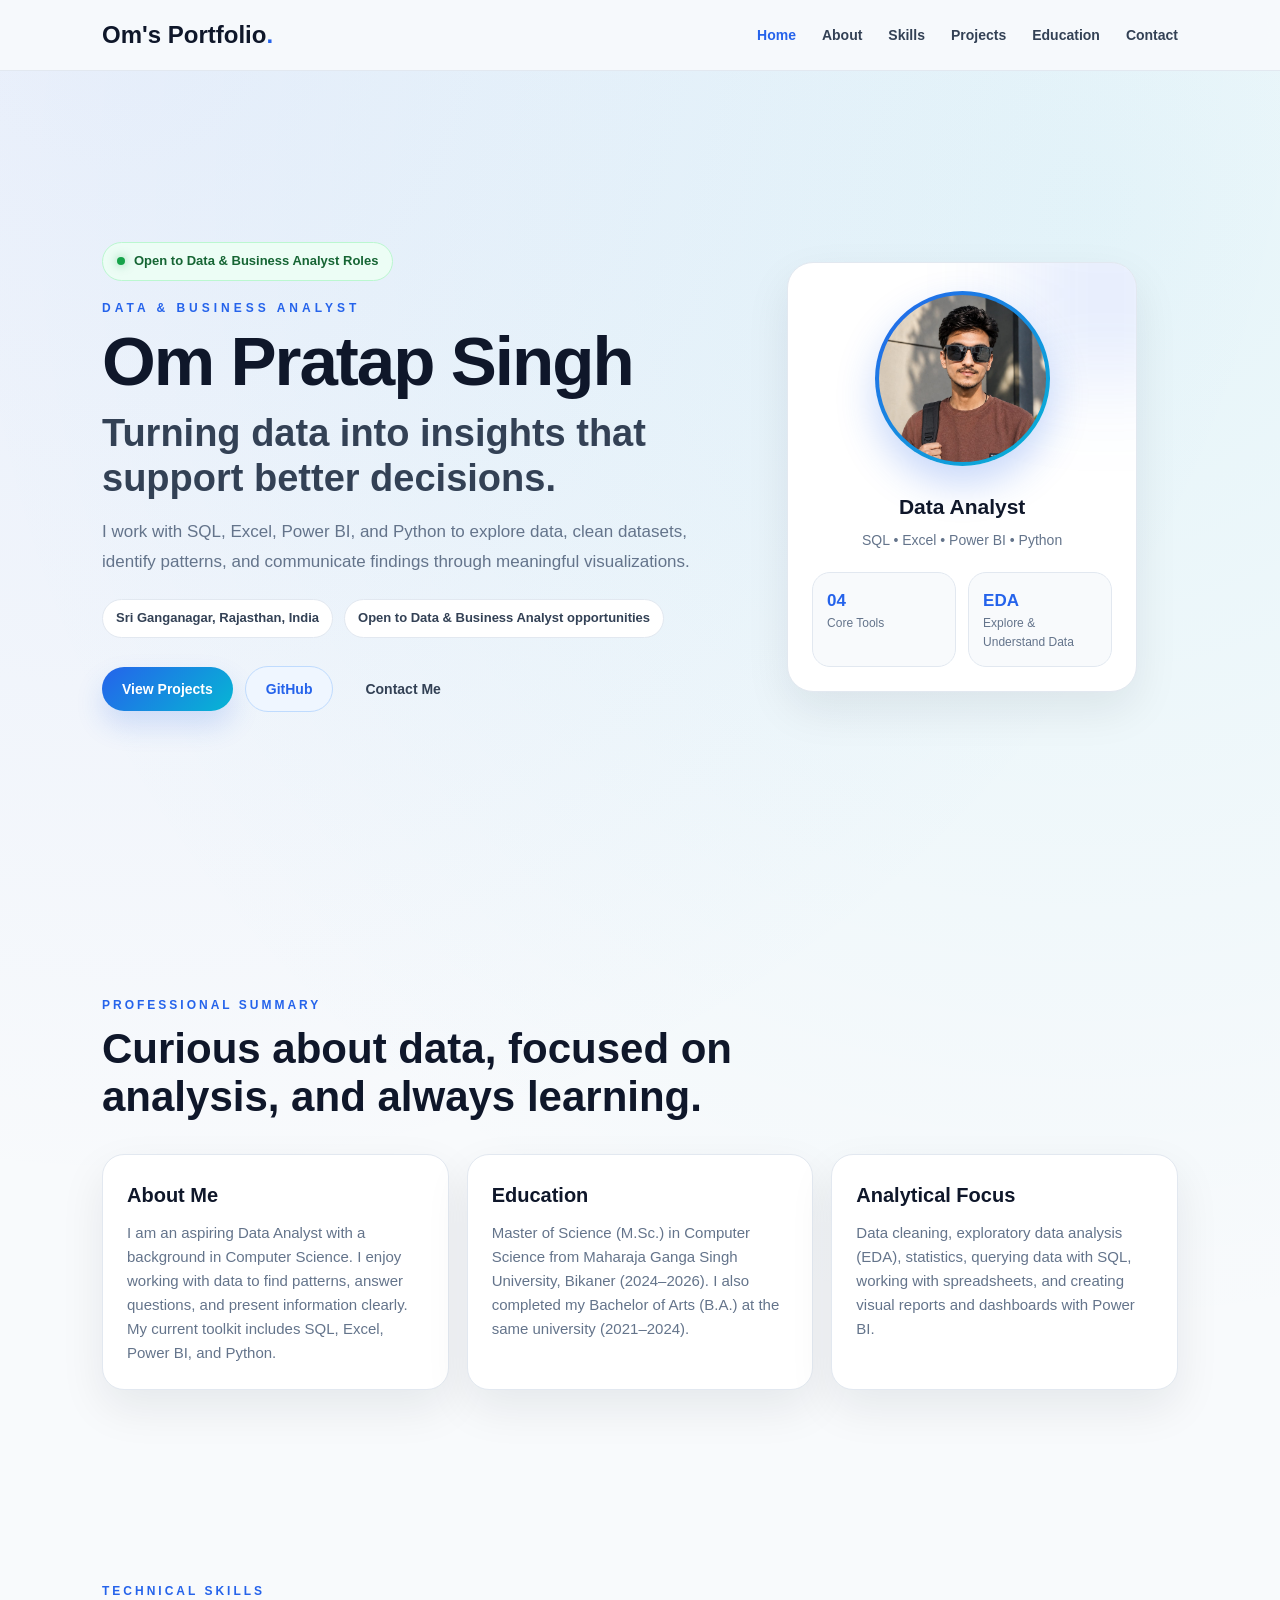
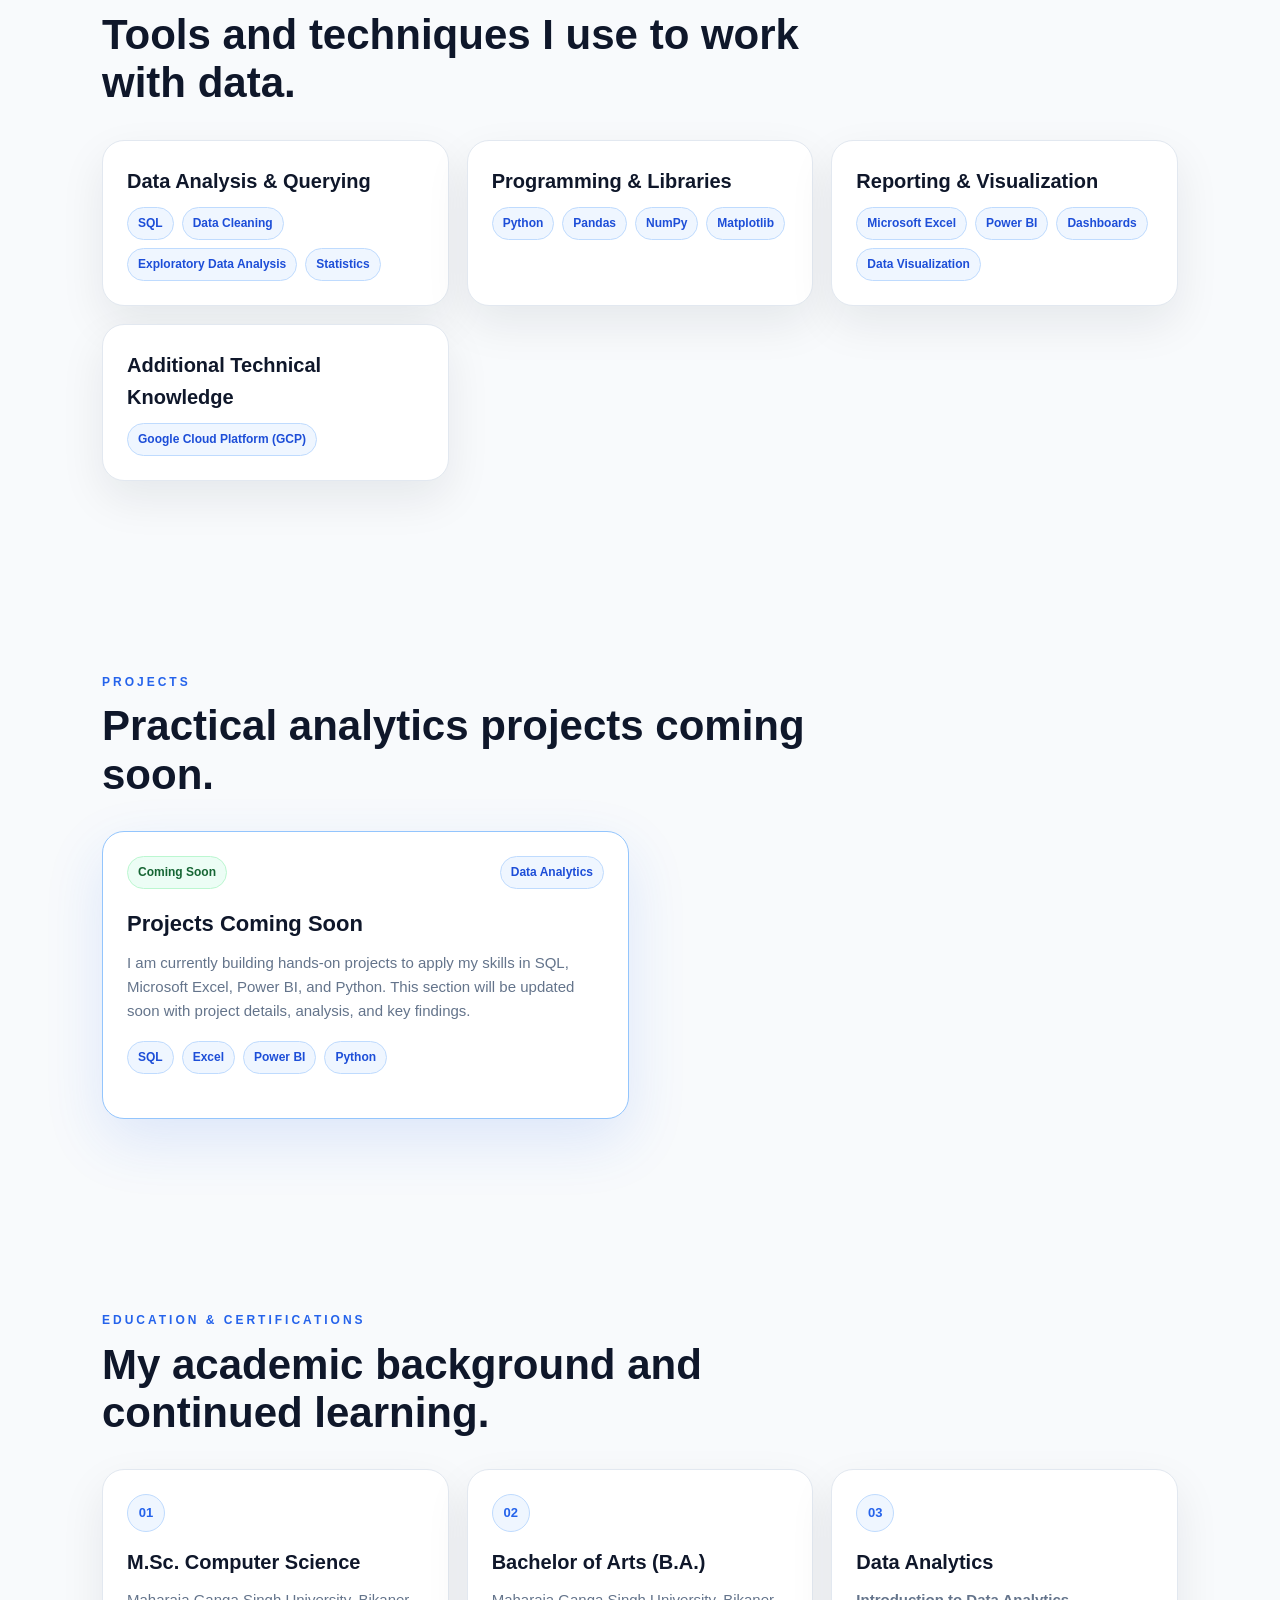
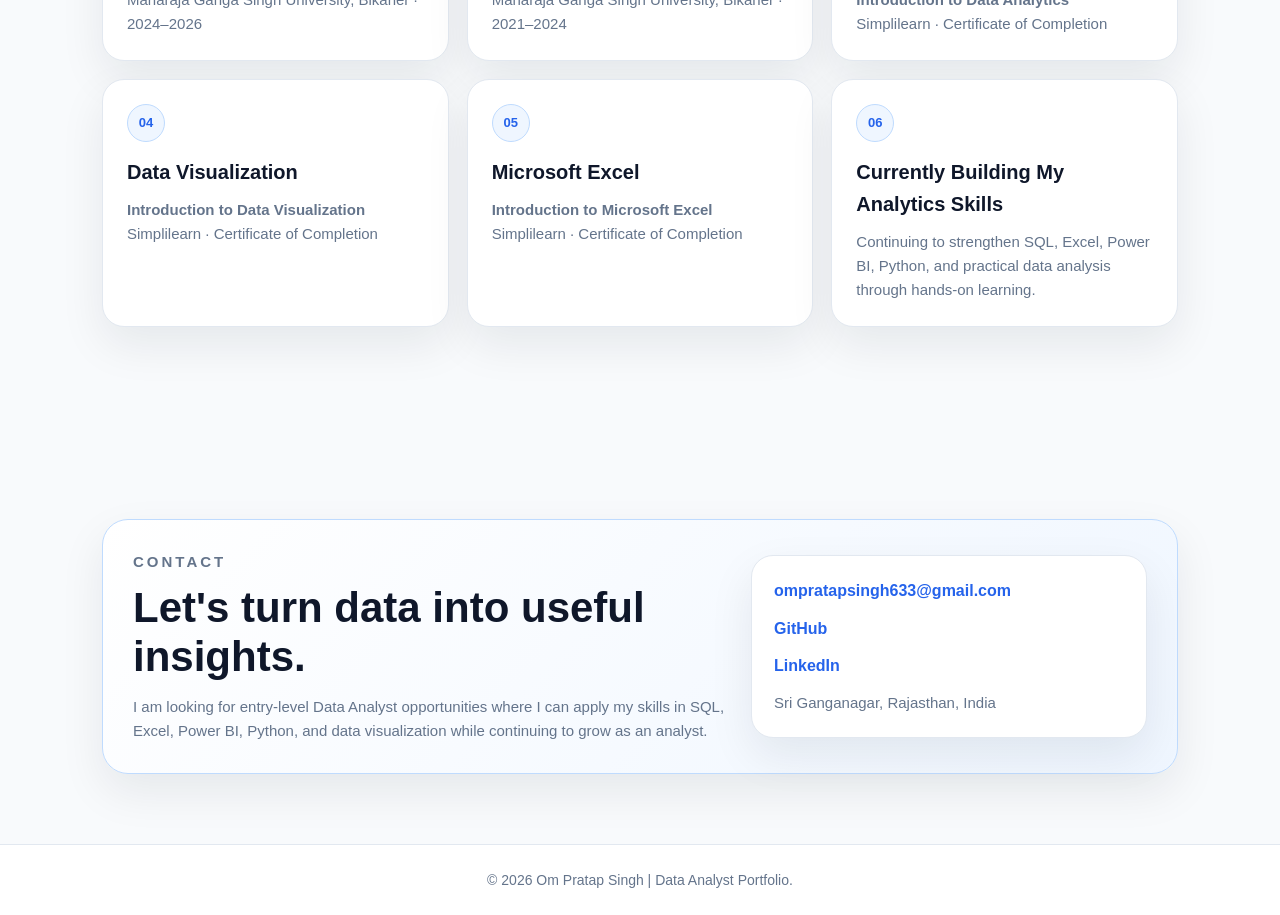
==== commit dfb48710: "Finalize Data Analyst portfolio updates" ====
--- a/index.html
+++ b/index.html
@@ -313,7 +313,7 @@
     </main>
 
     <footer class="footer">
-      <p>© 2026 Om Pratap Singh. Data Analyst Portfolio.</p>
+      <p>© 2026 Om Pratap Singh | Data Analyst Portfolio.</p>
     </footer>
 
     <script src="script.js"></script>
